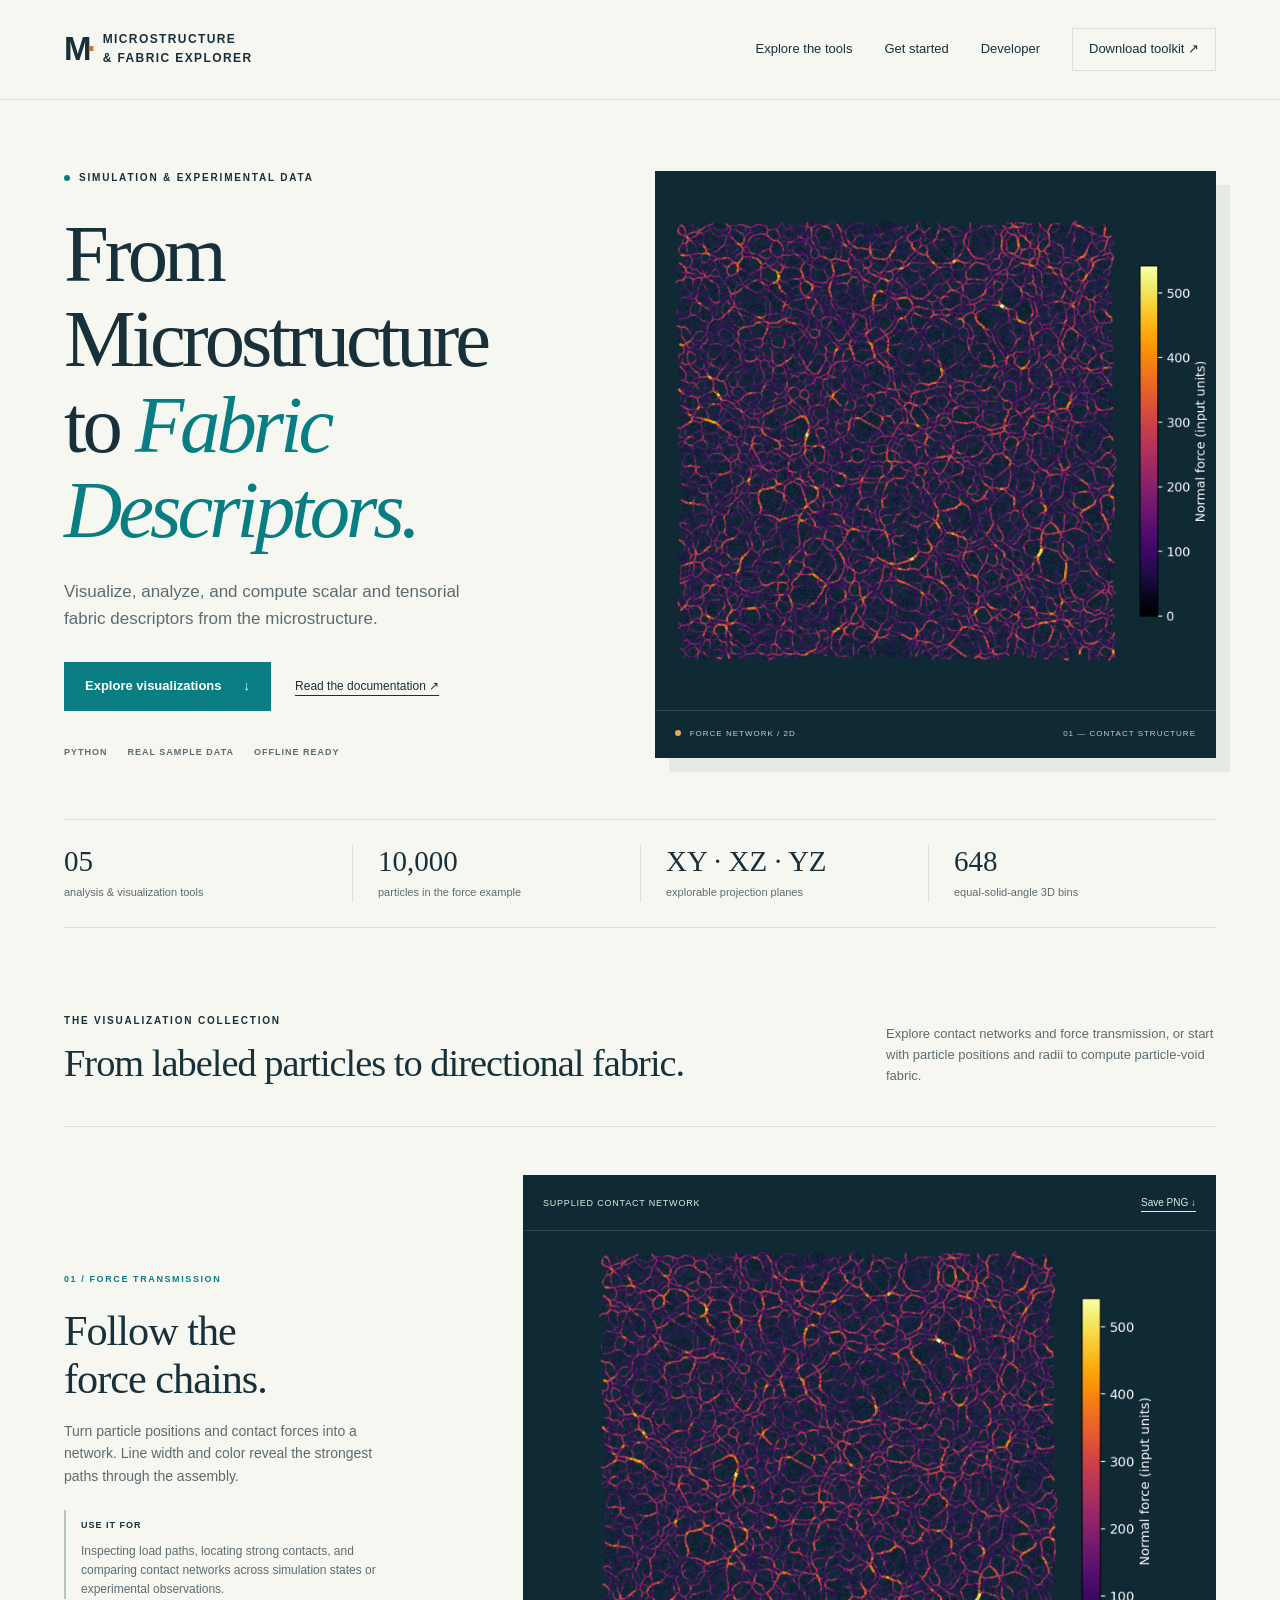
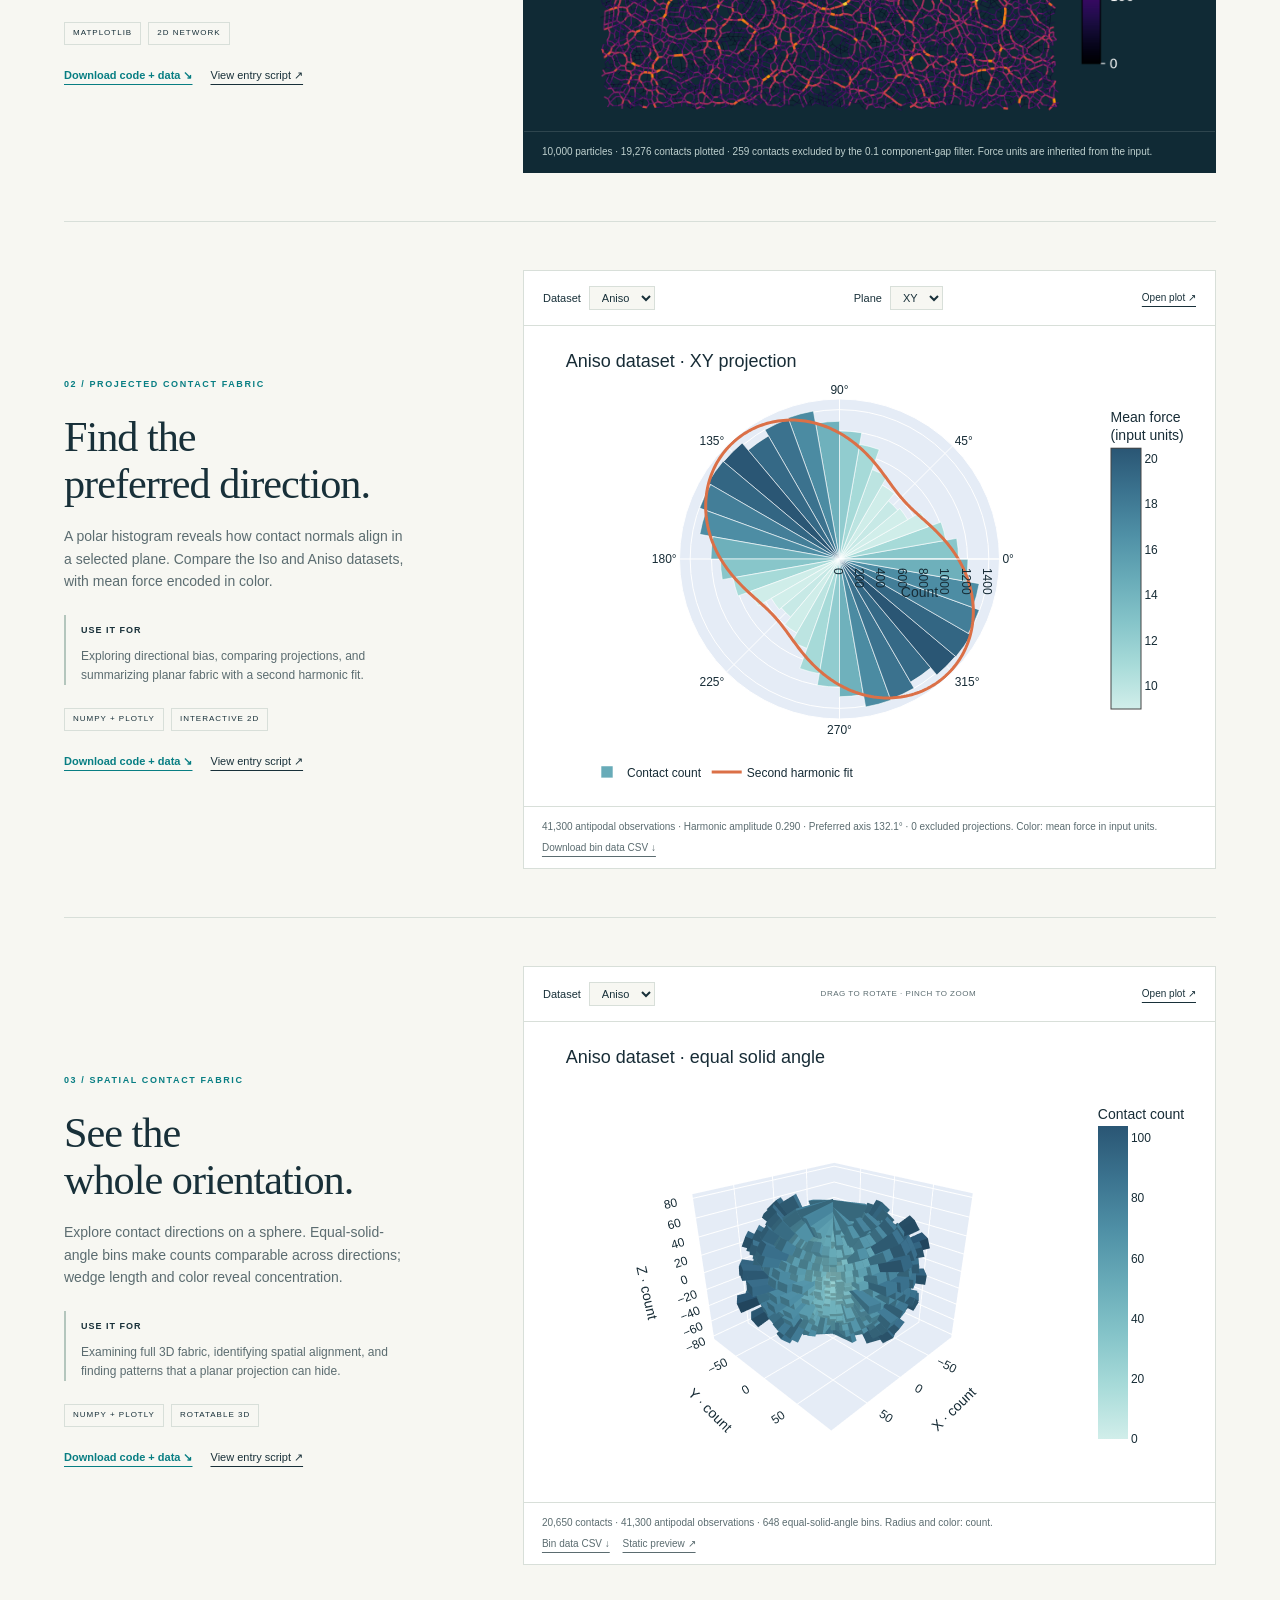
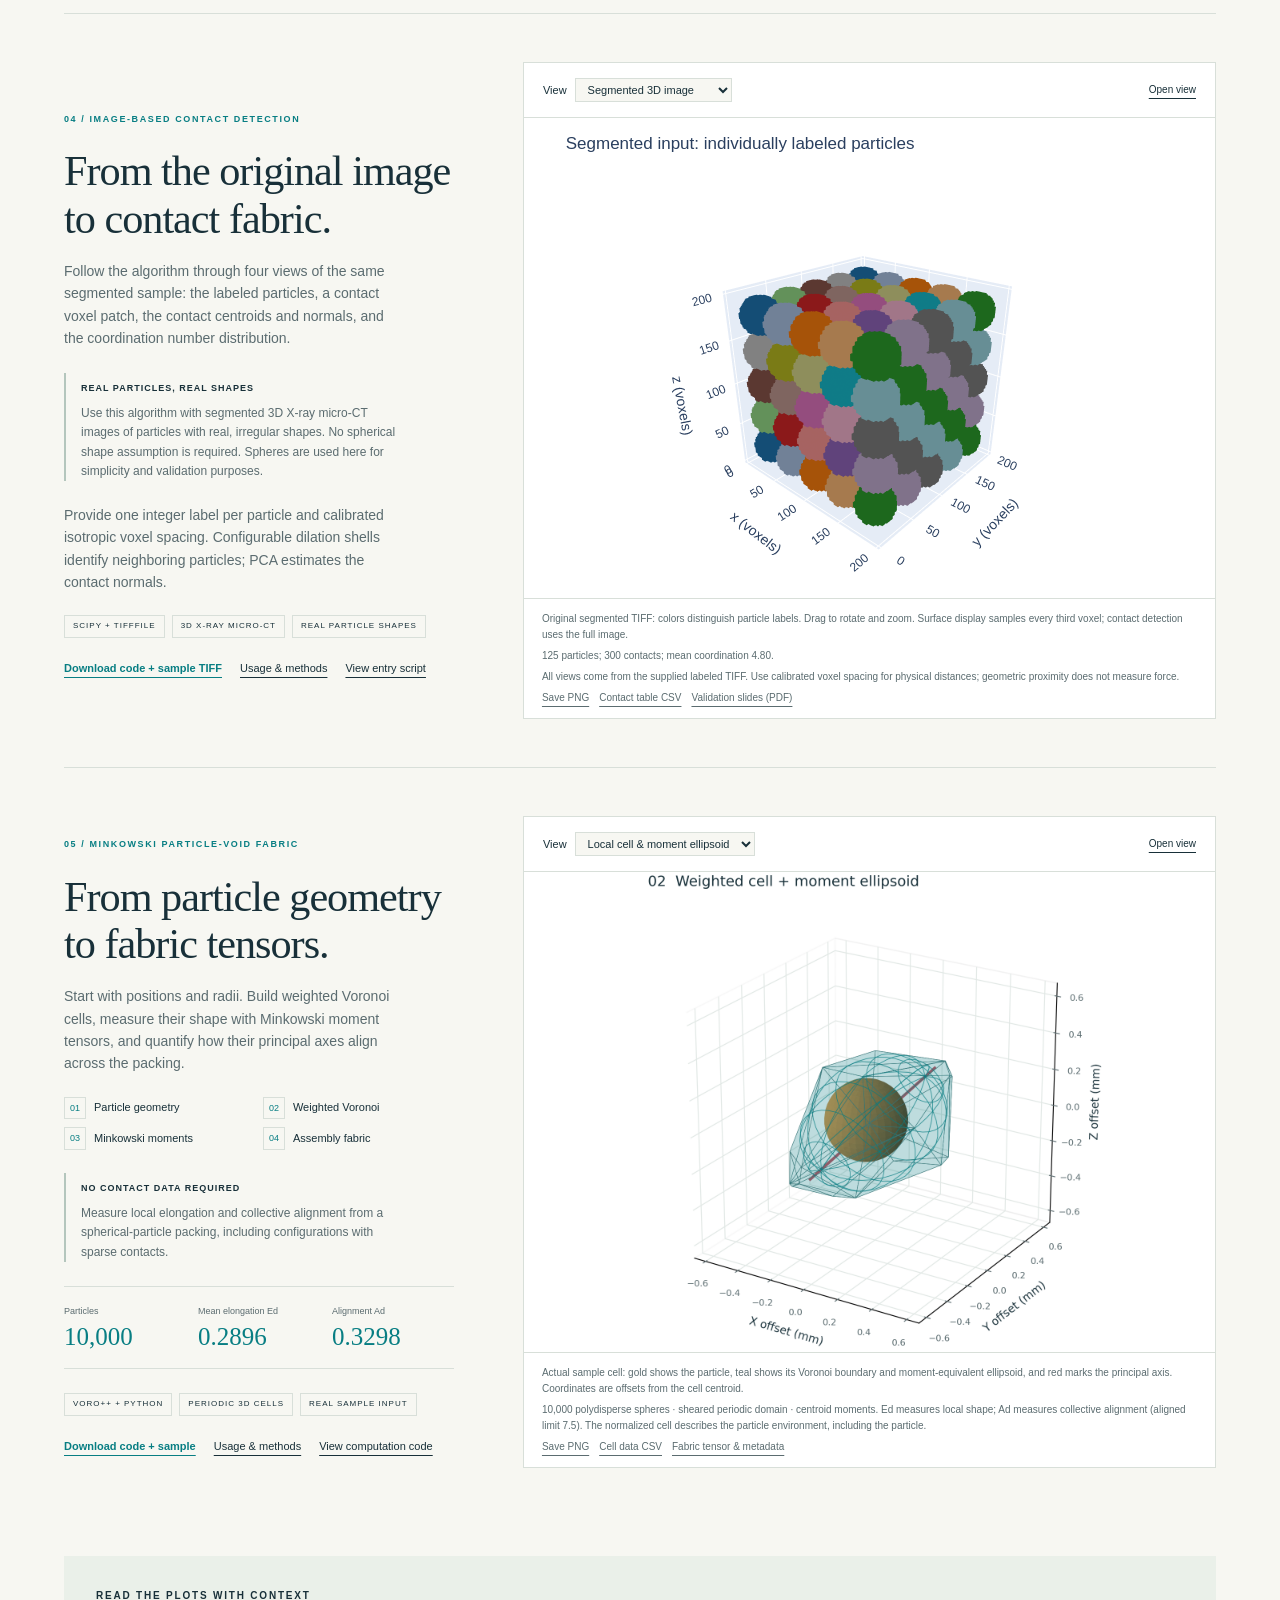
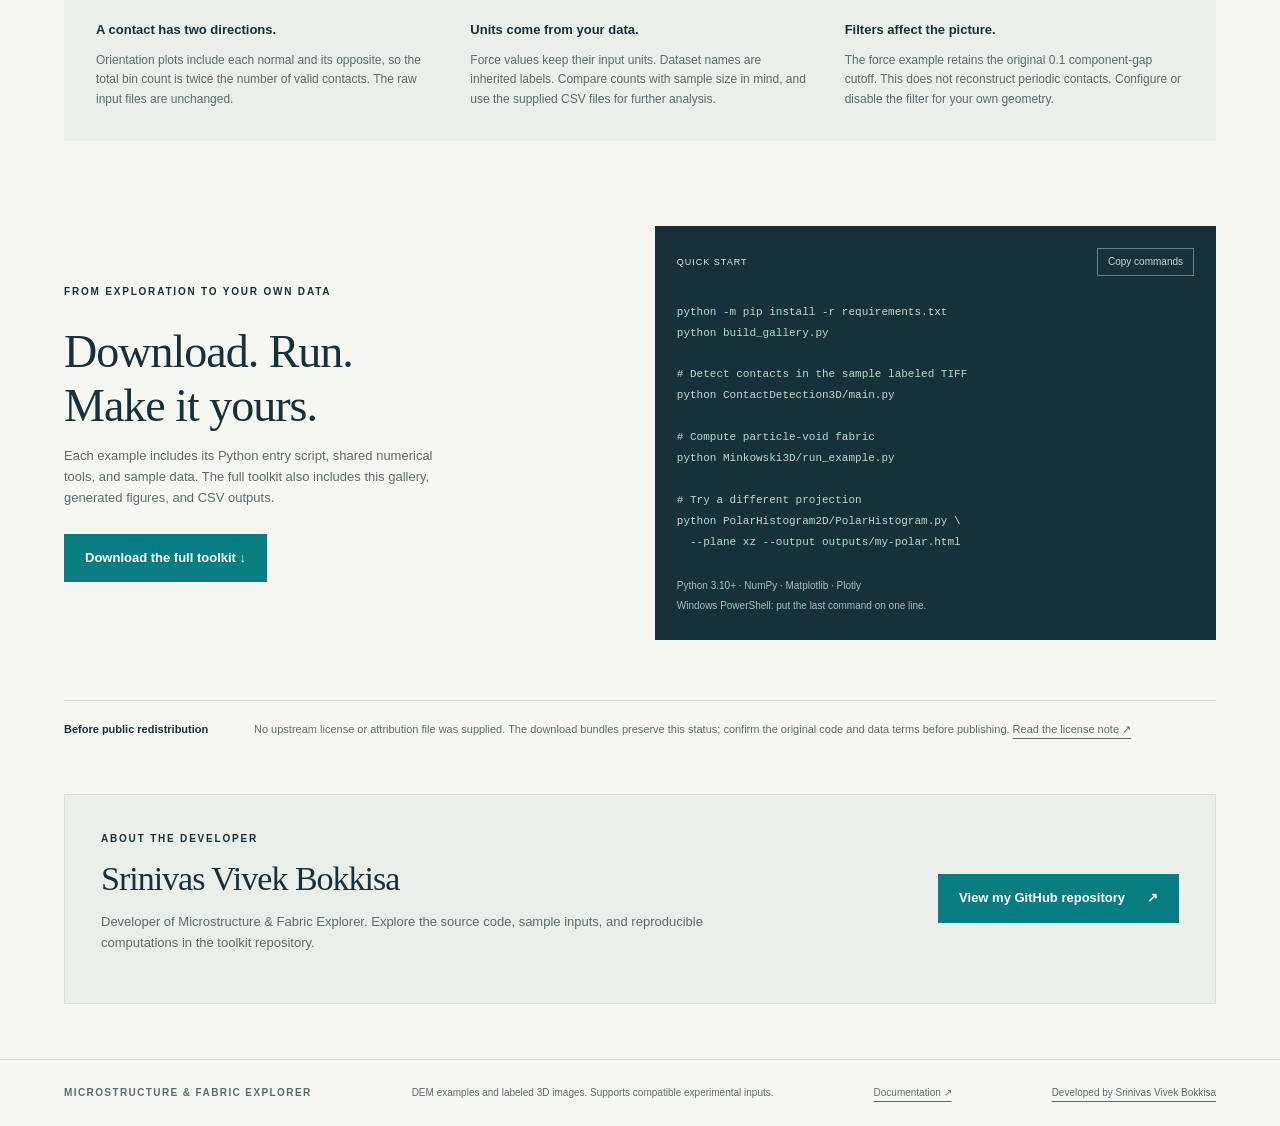
==== index.html @ 486c44ab "Added a new module for Minkowski3D" ====
<!doctype html>
<html lang="en">
<head>
  <meta name="author" content="Srinivas Vivek Bokkisa">
  <meta charset="utf-8">
  <meta name="viewport" content="width=device-width,initial-scale=1">
  <meta name="description" content="Explore microstructure, contact networks, and directional fabric from simulation or experimental data with reproducible Python tools and interactive visualizations.">
  <title>Microstructure &amp; Fabric Explorer</title>
  <link rel="stylesheet" href="styles.css">
  <script src="gallery-data.js" defer></script>
  <script src="gallery.js" defer></script>
</head>
<body>
<header class="site-header"><a class="brand" href="#"><span class="brand-mark" aria-hidden="true">M<span>·</span></span> <span>MICROSTRUCTURE<br>&amp; FABRIC EXPLORER</span></a><nav aria-label="Main navigation"><a href="#explore">Explore the tools</a><a href="#workflow">Get started</a><a href="#developer">Developer</a><a class="nav-download" href="downloads/microstructure-fabric-explorer.zip" download>Download toolkit <span aria-hidden="true">↗</span></a></nav></header>
<main>
<section class="hero">
  <div class="hero-copy"><p class="eyebrow"><span class="status-dot"></span> SIMULATION &amp; EXPERIMENTAL DATA</p><h1>From Microstructure<br>to <em>Fabric Descriptors.</em></h1><p class="intro">Visualize, analyze, and compute scalar and tensorial fabric descriptors from the microstructure.</p><div class="hero-actions"><a class="button" href="#explore">Explore visualizations <span aria-hidden="true">↓</span></a><a class="text-link" href="README.md">Read the documentation ↗</a></div><div class="hero-footnote"><span>PYTHON</span><span>REAL SAMPLE DATA</span><span>OFFLINE READY</span></div></div>
  <figure class="hero-figure"><img src="outputs/force-chain.png" alt="Force-chain network calculated from the supplied 10,000-particle dataset; bright lines indicate greater normal forces."><figcaption><span><i class="live-dot"></i> FORCE NETWORK / 2D</span><span>01 — CONTACT STRUCTURE</span></figcaption></figure>
</section>
<div class="facts" aria-label="Toolkit overview"><div><strong>05</strong><span>analysis &amp; visualization tools</span></div><div><strong>10,000</strong><span>particles in the force example</span></div><div><strong>XY · XZ · YZ</strong><span>explorable projection planes</span></div><div><strong>648</strong><span>equal-solid-angle 3D bins</span></div></div>
<section id="explore" class="explore">
  <div class="section-heading"><div><p class="eyebrow">THE VISUALIZATION COLLECTION</p><h2>From labeled particles to directional fabric.</h2></div><p>Explore contact networks and force transmission, or start with particle positions and radii to compute particle-void fabric.</p></div>
  <article class="tool force-tool" id="force">
    <div class="tool-copy"><span class="tool-number">01 / FORCE TRANSMISSION</span><h3>Follow the<br>force chains.</h3><p>Turn particle positions and contact forces into a network. Line width and color reveal the strongest paths through the assembly.</p><div class="use-case"><span>USE IT FOR</span><p>Inspecting load paths, locating strong contacts, and comparing contact networks across simulation states or experimental observations.</p></div><div class="tags"><span>MATPLOTLIB</span><span>2D NETWORK</span></div><div class="tool-links"><a href="downloads/force-chain.zip" download>Download code + data ↘</a><a href="ForceChain2D/ForceChain.py">View entry script ↗</a></div></div>
    <div class="visual-panel dark-panel"><div class="panel-toolbar"><span>SUPPLIED CONTACT NETWORK</span><a href="outputs/force-chain.png" download>Save PNG ↓</a></div><img loading="lazy" src="outputs/force-chain.png" alt="Force network with an input-unit force color scale."><div class="panel-caption" id="force-caption">Generated from the supplied particle positions and contact forces.</div></div>
  </article>
  <article class="tool" id="polar">
    <div class="tool-copy"><span class="tool-number">02 / PROJECTED CONTACT FABRIC</span><h3>Find the<br>preferred direction.</h3><p>A polar histogram reveals how contact normals align in a selected plane. Compare the Iso and Aniso datasets, with mean force encoded in color.</p><div class="use-case"><span>USE IT FOR</span><p>Exploring directional bias, comparing projections, and summarizing planar fabric with a second harmonic fit.</p></div><div class="tags"><span>NUMPY + PLOTLY</span><span>INTERACTIVE 2D</span></div><div class="tool-links"><a href="downloads/polar-histogram.zip" download>Download code + data ↘</a><a href="PolarHistogram2D/PolarHistogram.py">View entry script ↗</a></div></div>
    <div class="visual-panel"><div class="panel-toolbar controls"><label>Dataset <select id="polar-dataset"><option value="aniso">Aniso</option><option value="iso">Iso</option></select></label><label>Plane <select id="polar-plane"><option value="xy">XY</option><option value="xz">XZ</option><option value="yz">YZ</option></select></label><a id="polar-open" href="outputs/polar-aniso-xy.html" target="_blank" rel="noopener">Open plot ↗</a></div><iframe id="polar-frame" title="Interactive polar contact histogram" src="outputs/polar-aniso-xy.html" loading="lazy"></iframe><div class="panel-caption"><p id="polar-caption" aria-live="polite">Radius: antipodal contact count · Color: mean force</p><a id="polar-csv" href="outputs/polar-aniso-xy.csv" download>Download bin data CSV ↓</a></div></div>
  </article>
  <article class="tool" id="sphere">
    <div class="tool-copy"><span class="tool-number">03 / SPATIAL CONTACT FABRIC</span><h3>See the<br>whole orientation.</h3><p>Explore contact directions on a sphere. Equal-solid-angle bins make counts comparable across directions; wedge length and color reveal concentration.</p><div class="use-case"><span>USE IT FOR</span><p>Examining full 3D fabric, identifying spatial alignment, and finding patterns that a planar projection can hide.</p></div><div class="tags"><span>NUMPY + PLOTLY</span><span>ROTATABLE 3D</span></div><div class="tool-links"><a href="downloads/spherical-histogram.zip" download>Download code + data ↘</a><a href="SphericalHistogram3D/3DHistogram.py">View entry script ↗</a></div></div>
    <div class="visual-panel"><div class="panel-toolbar controls"><label>Dataset <select id="sphere-dataset"><option value="aniso">Aniso</option><option value="iso">Iso</option></select></label><span class="interaction-hint">DRAG TO ROTATE · PINCH TO ZOOM</span><a id="sphere-open" href="outputs/sphere-aniso.html" target="_blank" rel="noopener">Open plot ↗</a></div><iframe id="sphere-frame" title="Rotatable three-dimensional contact orientation histogram" src="outputs/sphere-aniso.html" loading="lazy"></iframe><div class="panel-caption"><p id="sphere-caption" aria-live="polite">36 azimuth × 18 latitude bands · Equal solid angle</p><div><a id="sphere-csv" href="outputs/sphere-aniso.csv" download>Bin data CSV ↓</a> <a id="sphere-png" href="outputs/sphere-aniso.png">Static preview ↗</a></div></div></div>
  </article>
  <article class="tool contact-tool" id="contacts">
    <div class="tool-copy"><span class="tool-number">04 / IMAGE-BASED CONTACT DETECTION</span><h3>From the original image<br>to contact fabric.</h3><p>Follow the algorithm through four views of the same segmented sample: the labeled particles, a contact voxel patch, the contact centroids and normals, and the coordination number distribution.</p><div class="use-case"><span>REAL PARTICLES, REAL SHAPES</span><p>Use this algorithm with segmented 3D X-ray micro-CT images of particles with real, irregular shapes. No spherical shape assumption is required. Spheres are used here for simplicity and validation purposes.</p></div><p>Provide one integer label per particle and calibrated isotropic voxel spacing. Configurable dilation shells identify neighboring particles; PCA estimates the contact normals.</p><div class="tags"><span>SCIPY + TIFFFILE</span><span>3D X-RAY MICRO-CT</span><span>REAL PARTICLE SHAPES</span></div><div class="tool-links"><a href="downloads/contact-detection.zip" download>Download code + sample TIFF</a><a href="ContactDetection3D/README.md">Usage &amp; methods</a><a href="ContactDetection3D/main.py">View entry script</a></div></div>
    <div class="visual-panel contact-panel">
      <div class="panel-toolbar controls"><label>View <select id="contact-view"><option value="volume">Segmented 3D image</option><option value="patch">Contact voxel patch</option><option value="normals">Centroids &amp; normals</option><option value="coordination">Coordination distribution</option></select></label><a id="contact-open" href="outputs/contact-detection/segmented-volume.html" target="_blank" rel="noopener">Open view</a></div>
      <iframe id="contact-frame" title="Rotatable 3D view of the original segmented TIFF showing individually colored spherical particles" src="outputs/contact-detection/segmented-volume.html" loading="lazy"></iframe>
      <img id="contact-image" class="contact-preview" src="outputs/contact-detection/contact-voxels.png" alt="Contact voxel patch highlighted in red between two particle surfaces." hidden>
      <div class="panel-caption"><p id="contact-caption" aria-live="polite">Original segmented TIFF: colors distinguish particle labels. Drag to rotate and zoom. Surface display samples every third voxel; contact detection uses the full image.</p><p id="contact-summary">125 particles; 300 contacts; mean coordination 4.80.</p><p>All views come from the supplied labeled TIFF. Use calibrated voxel spacing for physical distances; geometric proximity does not measure force.</p><a id="contact-save" href="outputs/contact-detection/segmented-volume.png" download>Save PNG</a><a href="outputs/contact-detection/contacts_summary.csv" download>Contact table CSV</a><a href="ContactDetection3D/out/Validation_contact_algorithm.pdf">Validation slides (PDF)</a></div>
    </div>
  </article>
  <article class="tool minkowski-tool" id="minkowski">
    <div class="tool-copy">
      <span class="tool-number">05 / MINKOWSKI PARTICLE-VOID FABRIC</span>
      <h3>From particle geometry<br> to fabric tensors.</h3>
      <p>Start with positions and radii. Build weighted Voronoi cells, measure their shape with Minkowski moment tensors, and quantify how their principal axes align across the packing.</p>
      <ol class="minkowski-steps" aria-label="Minkowski computation workflow"><li>Particle geometry</li><li>Weighted Voronoi</li><li>Minkowski moments</li><li>Assembly fabric</li></ol>
      <div class="use-case"><span>NO CONTACT DATA REQUIRED</span><p>Measure local elongation and collective alignment from a spherical-particle packing, including configurations with sparse contacts.</p></div>
      <dl class="minkowski-metrics"><div><dt>Particles</dt><dd id="minkowski-count">10,000</dd></div><div><dt>Mean elongation Ed</dt><dd id="minkowski-ed">0.2896</dd></div><div><dt>Alignment Ad</dt><dd id="minkowski-ad">0.3298</dd></div></dl>
      <div class="tags"><span>VORO++ + PYTHON</span><span>PERIODIC 3D CELLS</span><span>REAL SAMPLE INPUT</span></div>
      <div class="tool-links"><a href="downloads/minkowski3d.zip" download>Download code + sample</a><a href="Minkowski3D/README.md">Usage &amp; methods</a><a href="Minkowski3D/main.py">View computation code</a></div>
    </div>
    <div class="visual-panel minkowski-panel">
      <div class="panel-toolbar controls"><label>View <select id="minkowski-view"><option value="cell">Local cell &amp; moment ellipsoid</option><option value="packing">Particle packing</option><option value="fabric">Assembly statistics</option><option value="workflow">Complete workflow</option><option value="interactive">Interactive 3D explorer</option></select></label><a id="minkowski-open" href="outputs/minkowski/cell.png" target="_blank" rel="noopener">Open view</a></div>
      <img id="minkowski-image" class="minkowski-preview" src="outputs/minkowski/cell.png" alt="A computed weighted Voronoi cell enclosing its spherical particle, with a moment-equivalent ellipsoid and principal axis." loading="lazy">
      <iframe id="minkowski-frame" title="Interactive Minkowski packing, local cell, principal axes, and elongation statistics" src="outputs/minkowski/preview.html" loading="lazy" hidden></iframe>
      <div class="panel-caption"><p id="minkowski-caption" aria-live="polite">Actual sample cell: gold shows the particle, teal shows its Voronoi boundary and moment-equivalent ellipsoid, and red marks the principal axis. Coordinates are offsets from the cell centroid.</p><p>10,000 polydisperse spheres &middot; sheared periodic domain &middot; centroid moments. Ed measures local shape; Ad measures collective alignment (aligned limit 7.5). The normalized cell describes the particle environment, including the particle.</p><a id="minkowski-save" href="outputs/minkowski/cell.png" download>Save PNG</a><a href="outputs/minkowski/cells.csv" download>Cell data CSV</a><a href="outputs/minkowski/fabric.json">Fabric tensor &amp; metadata</a></div>
    </div>
  </article>
</section>
<section class="reading"><p class="eyebrow">READ THE PLOTS WITH CONTEXT</p><div class="reading-grid"><div><h4>A contact has two directions.</h4><p>Orientation plots include each normal and its opposite, so the total bin count is twice the number of valid contacts. The raw input files are unchanged.</p></div><div><h4>Units come from your data.</h4><p>Force values keep their input units. Dataset names are inherited labels. Compare counts with sample size in mind, and use the supplied CSV files for further analysis.</p></div><div><h4>Filters affect the picture.</h4><p>The force example retains the original 0.1 component-gap cutoff. This does not reconstruct periodic contacts. Configure or disable the filter for your own geometry.</p></div></div></section>
<section id="workflow" class="workflow"><div><p class="eyebrow">FROM EXPLORATION TO YOUR OWN DATA</p><h2>Download. Run.<br>Make it yours.</h2><p>Each example includes its Python entry script, shared numerical tools, and sample data. The full toolkit also includes this gallery, generated figures, and CSV outputs.</p><a class="button" href="downloads/microstructure-fabric-explorer.zip" download>Download the full toolkit ↓</a></div><div class="terminal"><div class="terminal-top"><span>QUICK START</span><button id="copy-command" type="button">Copy commands</button></div><pre><code id="quickstart">python -m pip install -r requirements.txt
python build_gallery.py

# Detect contacts in the sample labeled TIFF
python ContactDetection3D/main.py

# Compute particle-void fabric
python Minkowski3D/run_example.py

# Try a different projection
python PolarHistogram2D/PolarHistogram.py \
  --plane xz --output outputs/my-polar.html</code></pre><p>Python 3.10+ · NumPy · Matplotlib · Plotly</p><p>Windows PowerShell: put the last command on one line.</p><span id="copy-status" role="status"></span></div></section>
<aside class="license-note"><strong>Before public redistribution</strong><p>No upstream license or attribution file was supplied. The download bundles preserve this status; confirm the original code and data terms before publishing. <a href="LICENSE-NOTE.md">Read the license note ↗</a></p></aside>
<section id="developer" class="developer">
  <div><p class="eyebrow">ABOUT THE DEVELOPER</p><h2>Srinivas Vivek Bokkisa</h2><p>Developer of Microstructure &amp; Fabric Explorer. Explore the source code, sample inputs, and reproducible computations in the toolkit repository.</p></div>
  <a class="button" href="https://github.com/srinivas12viv/microstructure-fabric-explorer" target="_blank" rel="noopener">View my GitHub repository <span aria-hidden="true">&#8599;</span></a>
</section>
</main>
<footer><a class="brand" href="#">MICROSTRUCTURE &amp; FABRIC EXPLORER</a><span>DEM examples and labeled 3D images. Supports compatible experimental inputs.</span><a href="README.md">Documentation ↗</a><a href="#developer">Developed by Srinivas Vivek Bokkisa</a></footer>
<noscript><p class="noscript">JavaScript is required for plot controls. <a href="outputs/polar-aniso-xy.html">Open the polar plot</a> or <a href="outputs/sphere-aniso.html">open the 3D plot</a> directly.</p></noscript>
</body>
</html>
---- styles.css ----
:root{--paper:#f7f7f2;--ink:#183039;--muted:#5b6c70;--line:#d8dfd9;--teal:#087e83;--orange:#d56e42}*{box-sizing:border-box}html{scroll-behavior:smooth;scroll-padding-top:28px}body{margin:0;background:var(--paper);color:var(--ink);font:16px/1.6 'Segoe UI',Arial,sans-serif}a{color:inherit;text-underline-offset:5px}a:hover{color:var(--teal)}a:focus-visible,button:focus-visible,select:focus-visible{outline:3px solid var(--orange);outline-offset:4px}button,select{font:inherit}header,main,footer{max-width:1440px;margin:auto}.site-header{height:100px;padding:0 5%;display:flex;align-items:center;justify-content:space-between;border-bottom:1px solid var(--line)}.brand{font-size:12px;font-weight:750;letter-spacing:1.4px;text-decoration:none;display:flex;align-items:center;gap:12px}.brand-mark{font-size:33px;letter-spacing:-5px}.brand-mark span{color:var(--orange)}nav{display:flex;align-items:center;gap:32px;font-size:13px}nav a{text-decoration:none}.nav-download{border:1px solid var(--line);padding:10px 16px}.hero{padding:70px 5% 60px;display:grid;grid-template-columns:1fr 1.05fr;gap:5%;align-items:center}.eyebrow{font-size:10px;font-weight:700;letter-spacing:1.8px;display:flex;align-items:center;gap:9px;margin:0 0 25px}.status-dot,.live-dot{height:6px;width:6px;border-radius:50%;background:var(--teal);display:inline-block}.hero h1{font-family:Georgia,'Times New Roman',serif;font-size:clamp(55px,6.3vw,90px);font-weight:400;line-height:1.06;letter-spacing:-4px;margin:0 0 25px}em{font-weight:400;color:var(--teal)}.intro{font-size:17px;color:var(--muted);max-width:420px}.hero-actions{display:flex;align-items:center;gap:24px;flex-wrap:wrap;margin:30px 0 34px}.button{display:inline-flex;gap:22px;align-items:center;background:var(--teal);color:white;padding:14px 21px;text-decoration:none;font-size:13px;font-weight:600}.button:hover{background:#075d61;color:white}.text-link{font-size:12px}.hero-footnote{display:flex;gap:20px;font-size:9px;font-weight:700;letter-spacing:1px;color:var(--muted)}.hero-figure{margin:0;background:#102a35;box-shadow:14px 14px 0 #e5eae3;overflow:hidden}.hero-figure img{display:block;width:100%;aspect-ratio:1.04;object-fit:contain}.hero-figure figcaption{display:flex;justify-content:space-between;gap:14px;border-top:1px solid #ffffff20;padding:17px 20px;color:#bfd1cf;font-size:8px;letter-spacing:1px}.live-dot{background:#e3ac5c;margin-right:5px}.facts{margin:0 5%;border-top:1px solid var(--line);border-bottom:1px solid var(--line);display:grid;grid-template-columns:repeat(4,1fr);padding:25px 0}.facts>div{display:flex;flex-direction:column;padding-left:25px;border-left:1px solid var(--line)}.facts>div:first-child{padding-left:0;border-left:0}.facts strong{font:29px Georgia,serif}.facts span{font-size:11px;color:var(--muted);margin-top:6px}.explore{padding:85px 5% 0}.section-heading{display:flex;justify-content:space-between;gap:40px;align-items:end;margin-bottom:40px}.section-heading .eyebrow{margin-bottom:12px}h2{font:400 clamp(30px,3vw,44px)/1.18 Georgia,serif;letter-spacing:-1px;margin:0}.section-heading>p{max-width:330px;color:var(--muted);font-size:13px;margin:0}.tool{display:grid;grid-template-columns:0.72fr 1.28fr;gap:6%;padding:48px 0;border-top:1px solid var(--line);align-items:center}.tool-number{font-size:9px;font-weight:700;letter-spacing:1.6px;color:var(--teal)}h3{font:400 clamp(31px,3.3vw,47px)/1.12 Georgia,serif;letter-spacing:-1px;margin:18px 0}.tool-copy>p{font-size:14px;max-width:340px;color:var(--muted)}.use-case{border-left:2px solid #b4c6bd;padding-left:15px;margin:23px 0}.use-case span{font-size:9px;font-weight:700;letter-spacing:1px}.use-case p{font-size:12px;color:var(--muted);margin:6px 0;max-width:315px}.tags{display:flex;flex-wrap:wrap;gap:7px;margin:22px 0}.tags span{font-size:8px;letter-spacing:1px;border:1px solid var(--line);padding:4px 8px}.tool-links{display:flex;gap:18px;flex-wrap:wrap;font-size:11px}.tool-links a:first-child{color:var(--teal);font-weight:700}.visual-panel{background:white;border:1px solid var(--line);min-width:0}.panel-toolbar{display:flex;align-items:center;justify-content:space-between;gap:15px;padding:13px 19px;border-bottom:1px solid var(--line);font-size:9px;letter-spacing:0.8px;min-height:55px}.panel-toolbar a{font-size:10px;letter-spacing:0}.controls label{font-size:11px;letter-spacing:0;display:flex;gap:8px;align-items:center}.controls select{border:1px solid var(--line);background:var(--paper);padding:4px 8px;color:var(--ink);font-size:11px}.interaction-hint{font-size:8px;letter-spacing:0.5px;color:var(--muted)}iframe{display:block;border:0;width:100%;height:480px}.panel-caption{border-top:1px solid var(--line);padding:12px 18px;font-size:10px;color:var(--muted)}.panel-caption p{margin:0 0 5px}.panel-caption a{margin-right:10px}.dark-panel{background:#102a35;color:#dce9e5;border-color:#102a35}.dark-panel .panel-toolbar,.dark-panel .panel-caption{border-color:#ffffff20}.dark-panel .panel-caption{color:#bfd1cf}.dark-panel img{width:100%;display:block;max-height:500px;object-fit:contain}.reading{margin:40px 5% 0;padding:32px;background:#eaf0e9}.reading .eyebrow{margin-bottom:16px}.reading-grid{display:grid;grid-template-columns:repeat(3,1fr);gap:35px}h4{font-size:13px;font-weight:650;margin:0 0 10px}.reading p:not(.eyebrow){font-size:12px;color:var(--muted);margin:0}.workflow{display:grid;grid-template-columns:1fr 1.1fr;gap:7%;padding:85px 5% 60px;align-items:center}.workflow h2{font-size:46px}.workflow>div>p:not(.eyebrow){font-size:13px;color:var(--muted);max-width:390px}.workflow .button{margin-top:12px}.terminal{background:#17313a;color:#dce7e3;padding:22px;min-width:0}.terminal-top{display:flex;justify-content:space-between;align-items:center;font-size:9px;letter-spacing:1px}.terminal button{border:1px solid #6a807f;color:#c7dad4;background:transparent;font-size:10px;padding:5px 10px;cursor:pointer}.terminal pre{font-size:11px;line-height:1.9;overflow-x:auto;margin:26px 0;color:#aee0c6}.terminal p{font-size:10px!important;color:#a9beb9!important;margin:4px 0}.terminal #copy-status{font-size:11px}.license-note{margin:0 5% 55px;border-top:1px solid var(--line);padding-top:20px;font-size:11px;color:var(--muted);display:flex;gap:30px}.license-note strong{min-width:160px;color:var(--ink)}.license-note p{margin:0}footer{border-top:1px solid var(--line);padding:25px 5%;display:flex;gap:25px;align-items:center;justify-content:space-between;font-size:10px;color:var(--muted)}footer .brand{font-size:10px}.noscript{padding:20px} @media(min-width:1440px){.hero h1{font-size:90px}}@media(max-width:900px){nav{gap:16px}.hero{gap:28px}.hero h1{letter-spacing:-2px}.hero-actions{gap:15px}.hero-footnote{gap:10px;font-size:8px}.tool{gap:25px;grid-template-columns:0.8fr 1.2fr}iframe{height:420px}.interaction-hint{display:none}.panel-toolbar{padding:12px;gap:8px}.workflow{gap:30px}.terminal pre{font-size:10px}}@media(max-width:650px){.site-header{height:78px}.brand{font-size:10px;letter-spacing:1px}nav>a:not(.nav-download){display:none}.nav-download{font-size:10px;padding:8px}.hero{grid-template-columns:1fr;padding-top:40px;gap:35px}.hero h1{font-size:64px}.hero-figure{max-width:100%;box-shadow:8px 8px 0 #e5eae3}.hero-figure img{max-height:430px}.hero-footnote{font-size:8px;gap:18px}.facts{grid-template-columns:1fr 1fr;gap:25px 12px}.facts>div:nth-child(3){border:0;padding:0}.facts strong{font-size:24px}.facts span{font-size:10px}.explore{padding-top:55px}.section-heading{display:block}.section-heading>p{margin-top:18px}.tool{grid-template-columns:1fr;gap:25px;padding:32px 0}.tool-copy>p,.use-case p{max-width:none}.tool h3 br{display:none}.tool h3{font-size:36px}.tool-links{font-size:12px}iframe{height:425px}.reading{padding:25px}.reading-grid{grid-template-columns:1fr;gap:22px}.workflow{grid-template-columns:1fr;padding-top:55px}.workflow h2{font-size:40px}.terminal pre{font-size:10px}.license-note{display:block}.license-note p{margin-top:10px}footer{flex-wrap:wrap;justify-content:start;gap:15px}footer>span{width:100%;order:3}}@media(prefers-reduced-motion:reduce){html{scroll-behavior:auto}}
:where(.hero,.tool,.workflow,.reading-grid)>*{min-width:0}img{max-width:100%}@media(max-width:650px){.hero,.tool,.workflow{grid-template-columns:minmax(0,1fr)}.hero h1{font-size:clamp(43px,12vw,64px)}.hero-footnote{flex-wrap:wrap}.site-header{gap:12px}.nav-download{white-space:nowrap}.panel-toolbar{flex-wrap:wrap}.reading-grid{grid-template-columns:minmax(0,1fr)}}

.contact-preview{display:block;width:100%;height:480px;object-fit:contain;background:#fff;padding:12px}.contact-tool .tool-links{row-gap:12px}@media(max-width:650px){.contact-preview{height:360px}}

/* One output panel, matching the other toolkit examples. */
.contact-panel [hidden]{display:none}
.contact-panel .contact-preview{height:480px}
.contact-panel select{max-width:100%}
@media(max-width:900px){.contact-panel .contact-preview{height:420px}}
@media(max-width:650px){.contact-panel .contact-preview{height:425px}}
.minkowski-panel [hidden]{display:none}
.minkowski-preview{display:block;width:100%;height:480px;object-fit:contain;background:white}
.minkowski-panel iframe{height:980px}
.minkowski-panel select{max-width:100%}
.minkowski-steps{list-style:none;padding:0;margin:22px 0;display:grid;grid-template-columns:1fr 1fr;gap:8px;counter-reset:stage}
.minkowski-steps li{counter-increment:stage;font-size:11px;display:flex;gap:8px;align-items:center}
.minkowski-steps li::before{content:counter(stage,decimal-leading-zero);font-size:9px;color:var(--teal);border:1px solid var(--line);padding:3px 5px}
.minkowski-metrics{display:grid;grid-template-columns:repeat(3,1fr);gap:12px;margin:24px 0;padding:17px 0;border-top:1px solid var(--line);border-bottom:1px solid var(--line)}
.minkowski-metrics dt{font-size:9px;color:var(--muted)}
.minkowski-metrics dd{margin:5px 0 0;font:25px Georgia,serif;color:var(--teal)}
.developer{margin:0 5% 55px;padding:36px;border:1px solid var(--line);background:#eaf0e9;display:flex;justify-content:space-between;align-items:center;gap:32px}
.developer .eyebrow{margin-bottom:12px}.developer h2{font-size:34px}.developer p:not(.eyebrow){font-size:13px;color:var(--muted);max-width:620px}.developer .button{flex-shrink:0}
@media(max-width:900px){.developer{flex-wrap:wrap}.minkowski-preview{height:420px}}
@media(max-width:650px){.developer{padding:25px}.developer h2{font-size:29px}.minkowski-preview{height:380px}.minkowski-metrics dd{font-size:23px}.minkowski-panel .controls label{flex-wrap:wrap}}
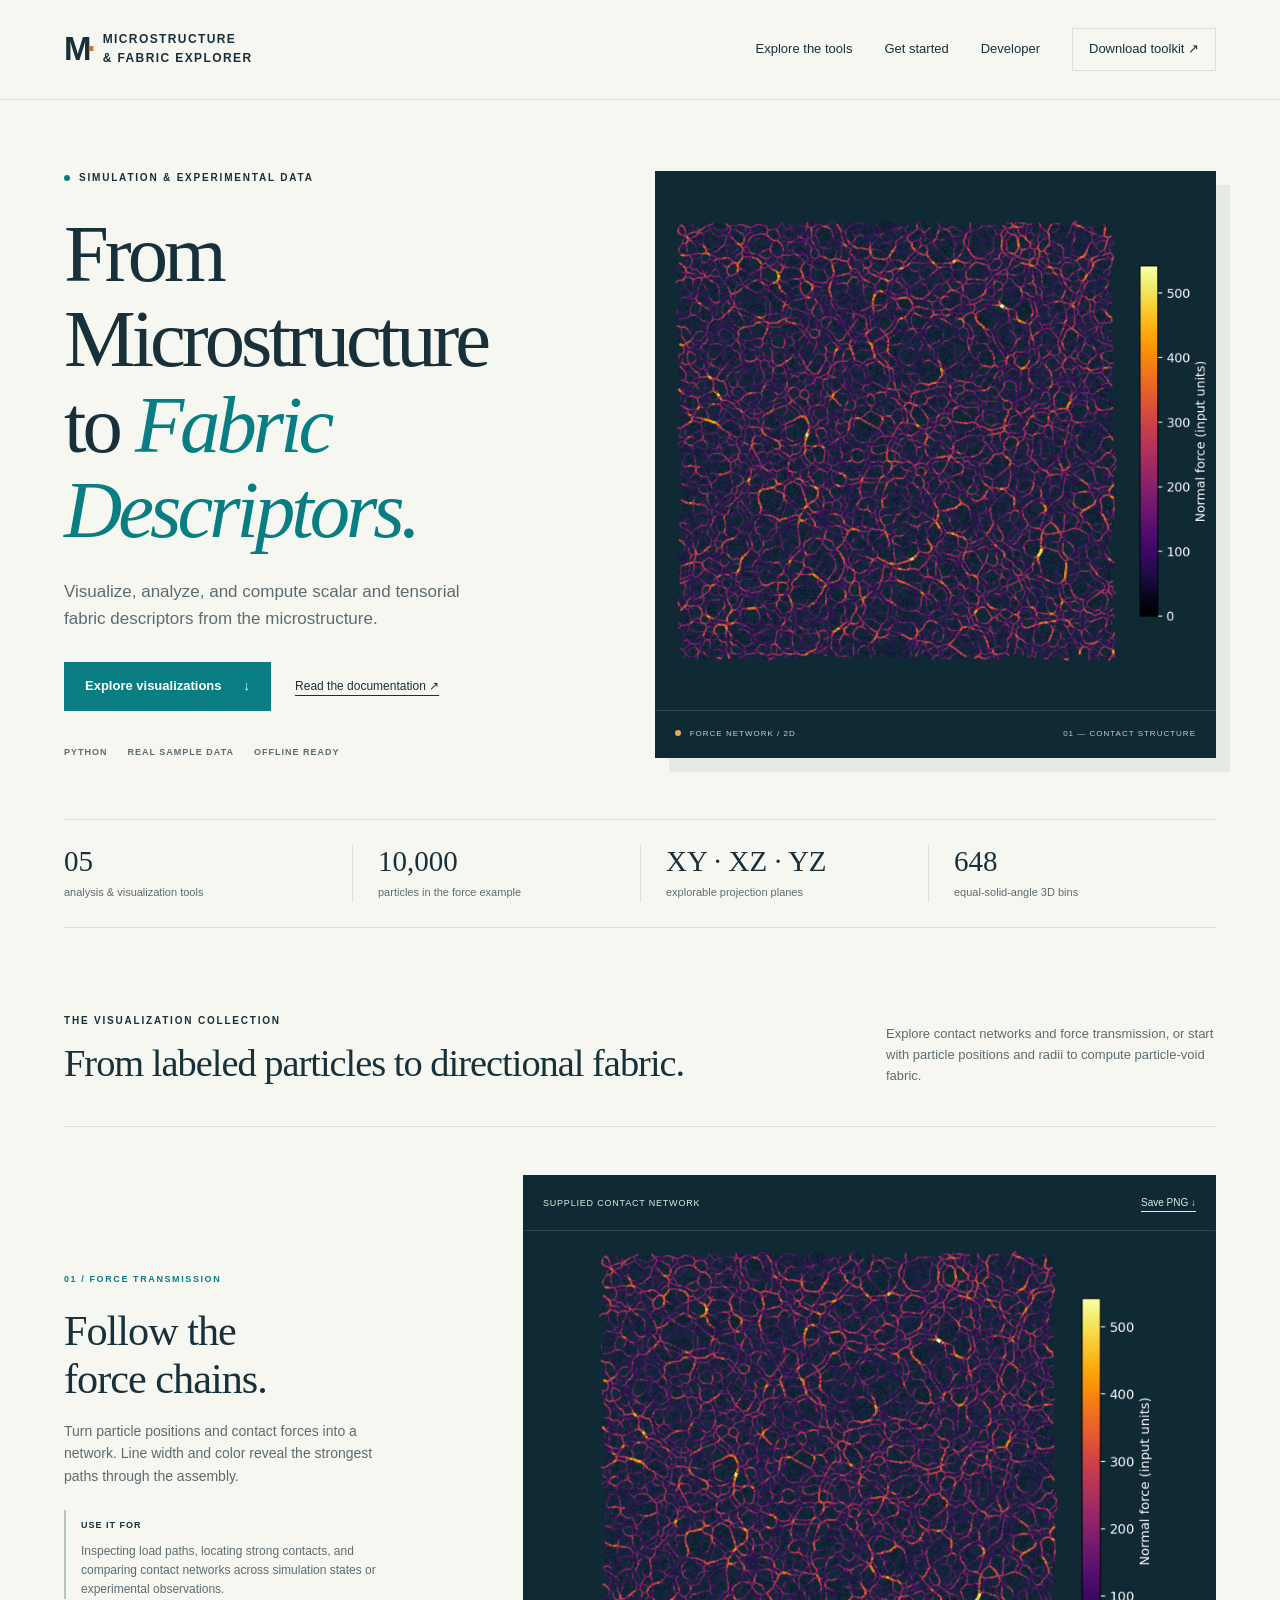
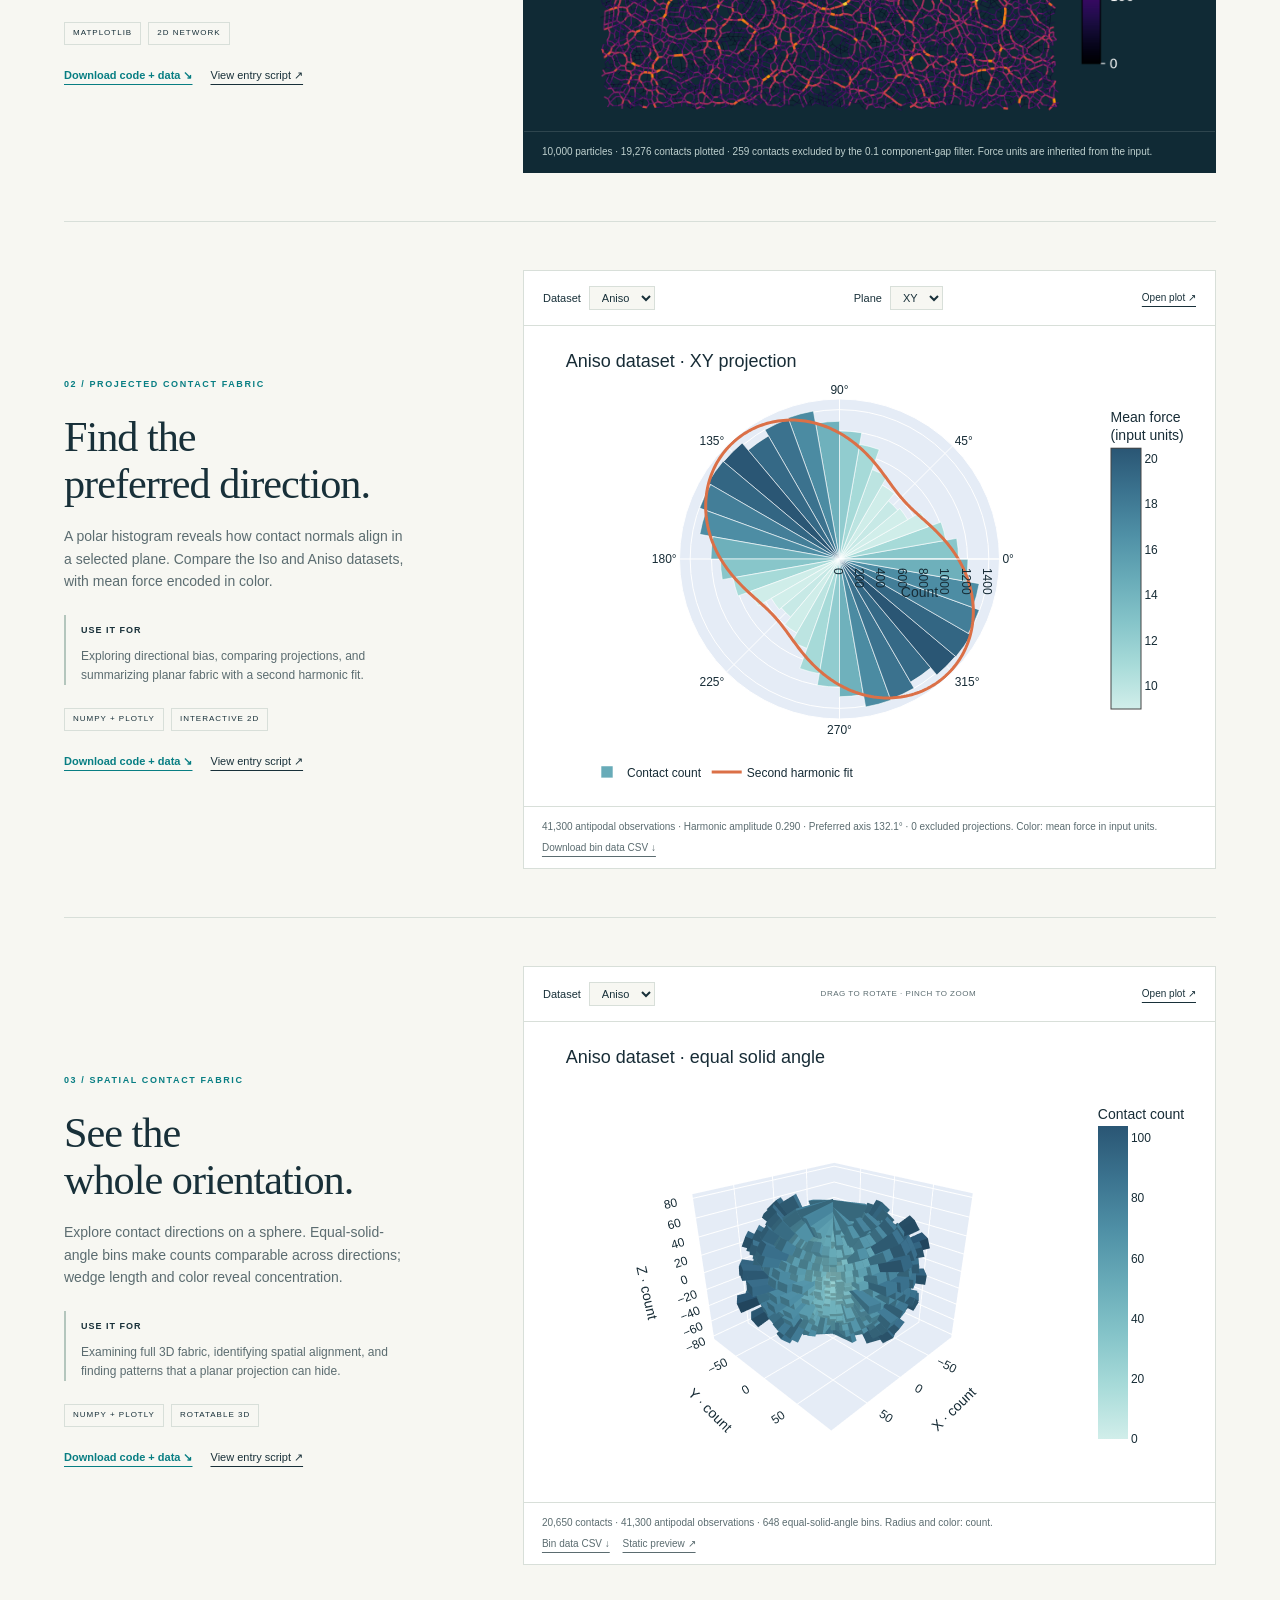
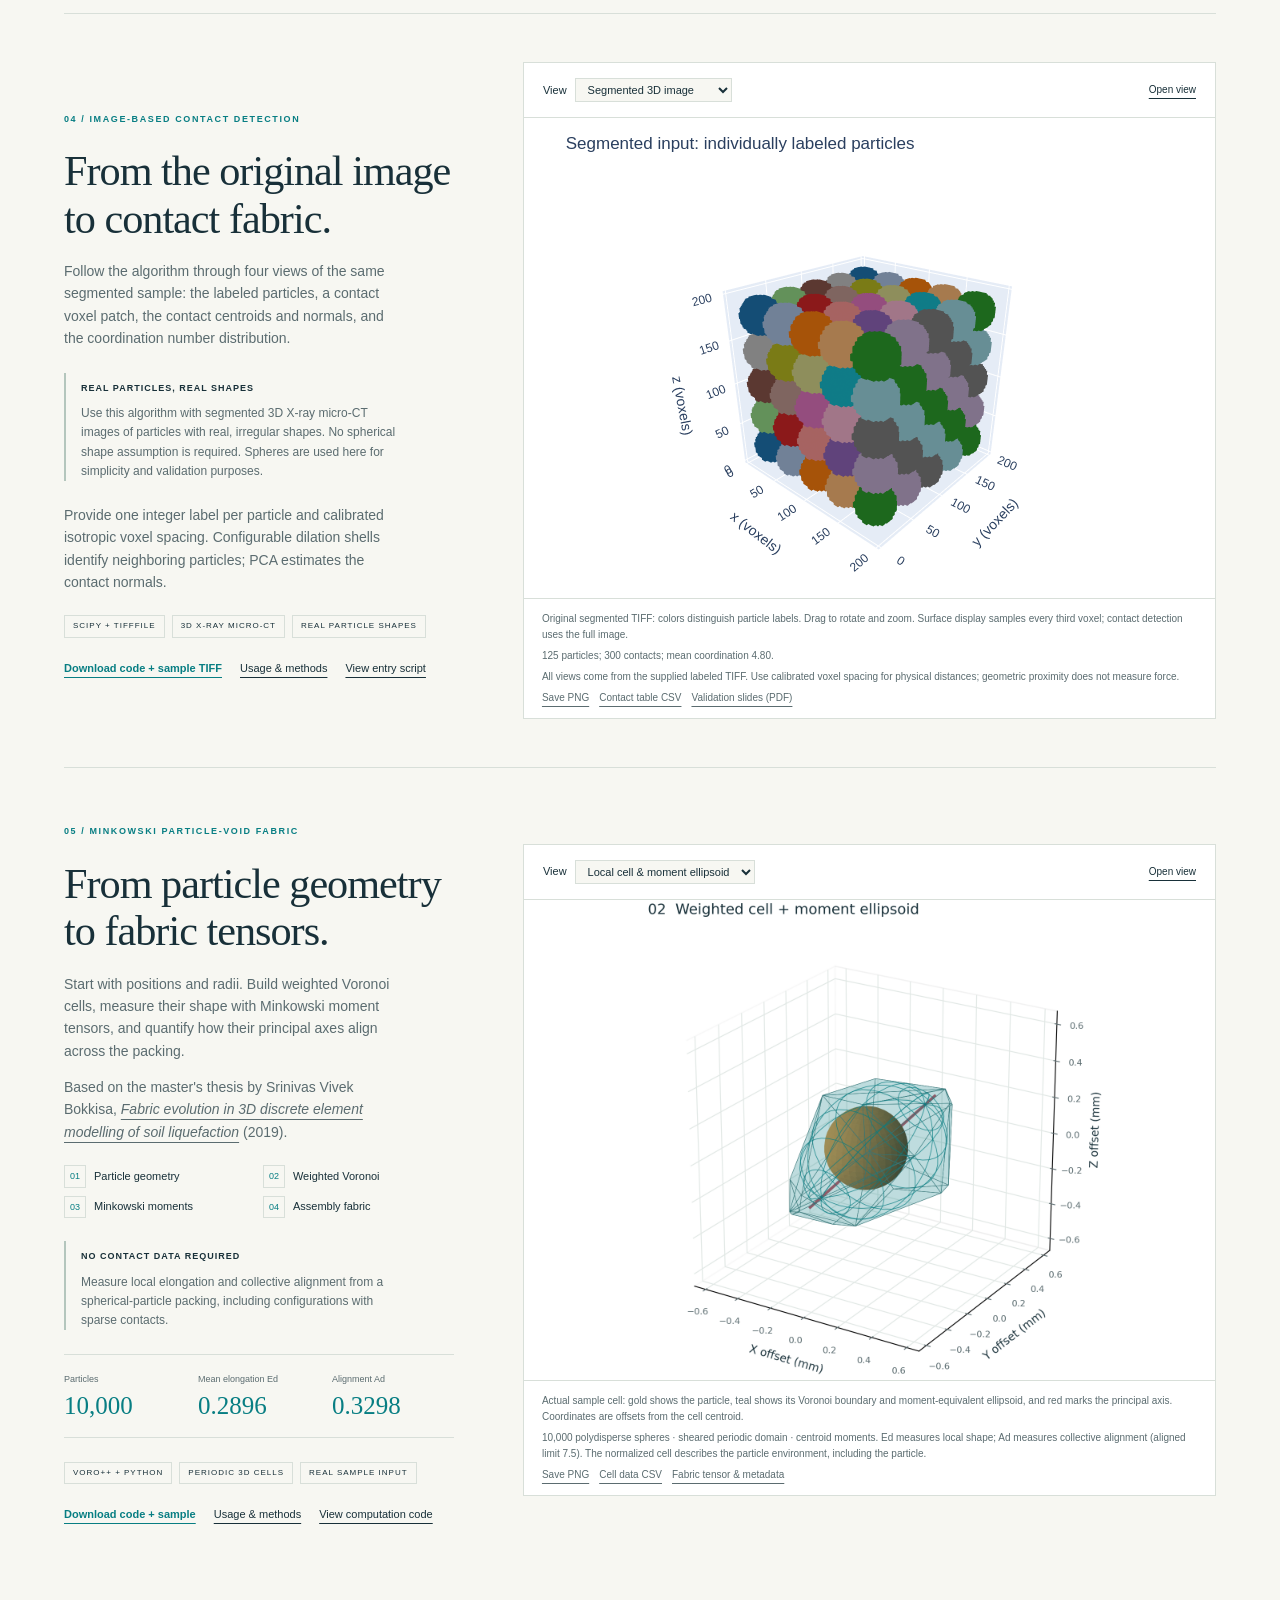
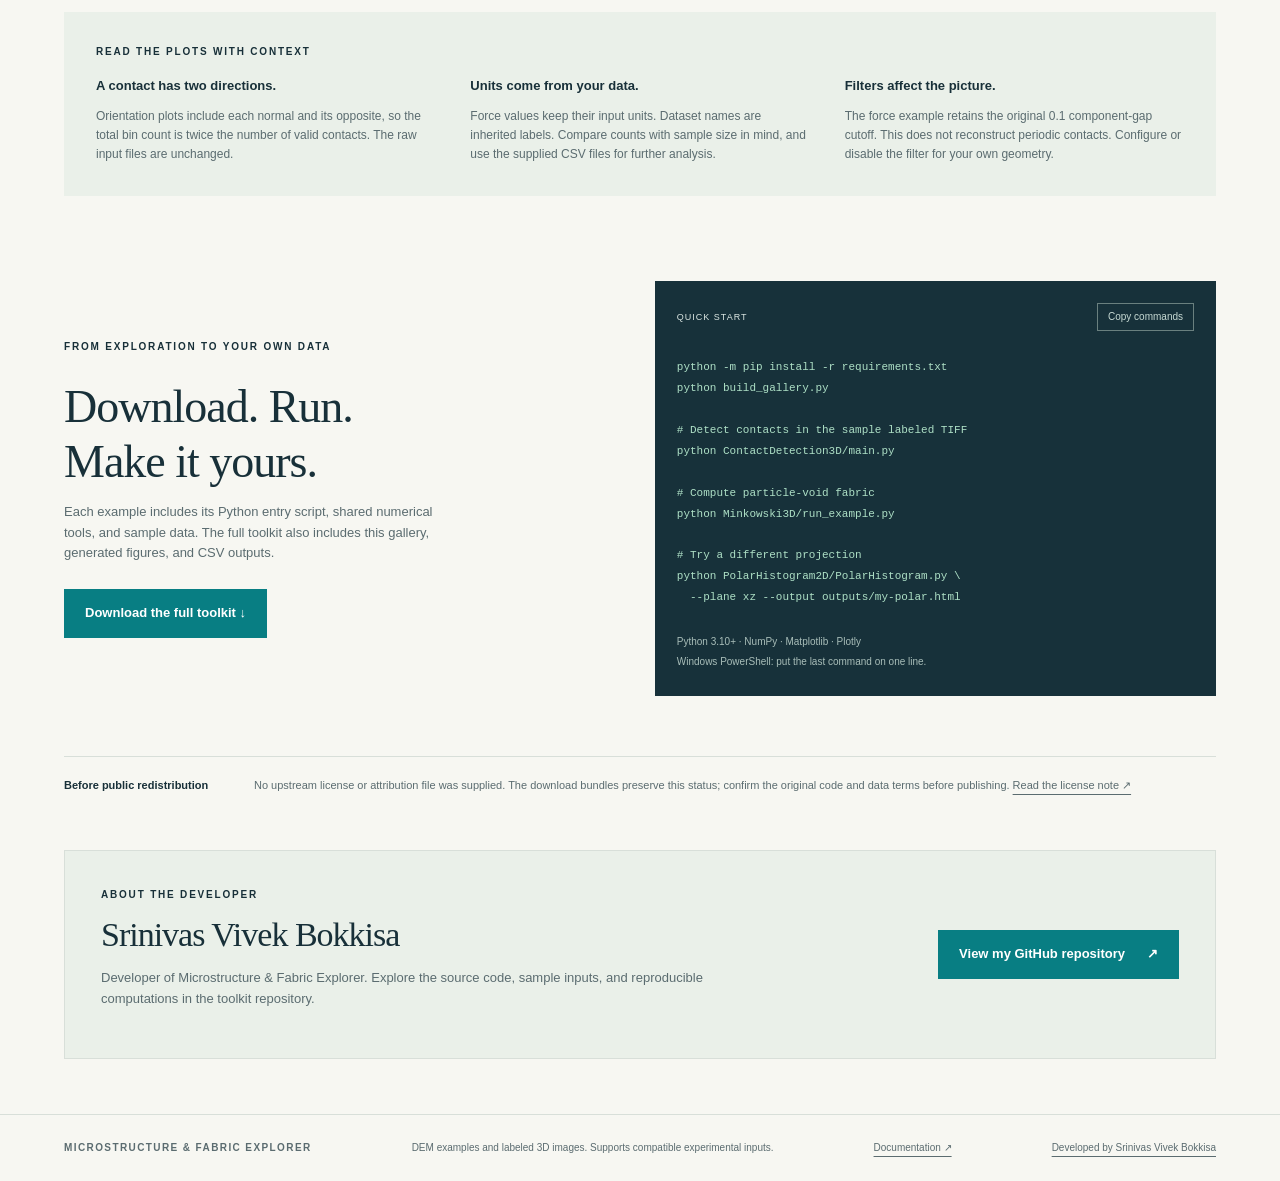
==== commit 0dbfc799: "More changes" ====
--- a/index.html
+++ b/index.html
@@ -46,6 +46,7 @@
       <span class="tool-number">05 / MINKOWSKI PARTICLE-VOID FABRIC</span>
       <h3>From particle geometry<br> to fabric tensors.</h3>
       <p>Start with positions and radii. Build weighted Voronoi cells, measure their shape with Minkowski moment tensors, and quantify how their principal axes align across the packing.</p>
+      <p>Based on the master's thesis by Srinivas Vivek Bokkisa, <a href="https://doi.org/10.14711/thesis-991012752454703412" target="_blank" rel="noopener"><cite>Fabric evolution in 3D discrete element modelling of soil liquefaction</cite></a> (2019).</p>
       <ol class="minkowski-steps" aria-label="Minkowski computation workflow"><li>Particle geometry</li><li>Weighted Voronoi</li><li>Minkowski moments</li><li>Assembly fabric</li></ol>
       <div class="use-case"><span>NO CONTACT DATA REQUIRED</span><p>Measure local elongation and collective alignment from a spherical-particle packing, including configurations with sparse contacts.</p></div>
       <dl class="minkowski-metrics"><div><dt>Particles</dt><dd id="minkowski-count">10,000</dd></div><div><dt>Mean elongation Ed</dt><dd id="minkowski-ed">0.2896</dd></div><div><dt>Alignment Ad</dt><dd id="minkowski-ad">0.3298</dd></div></dl>
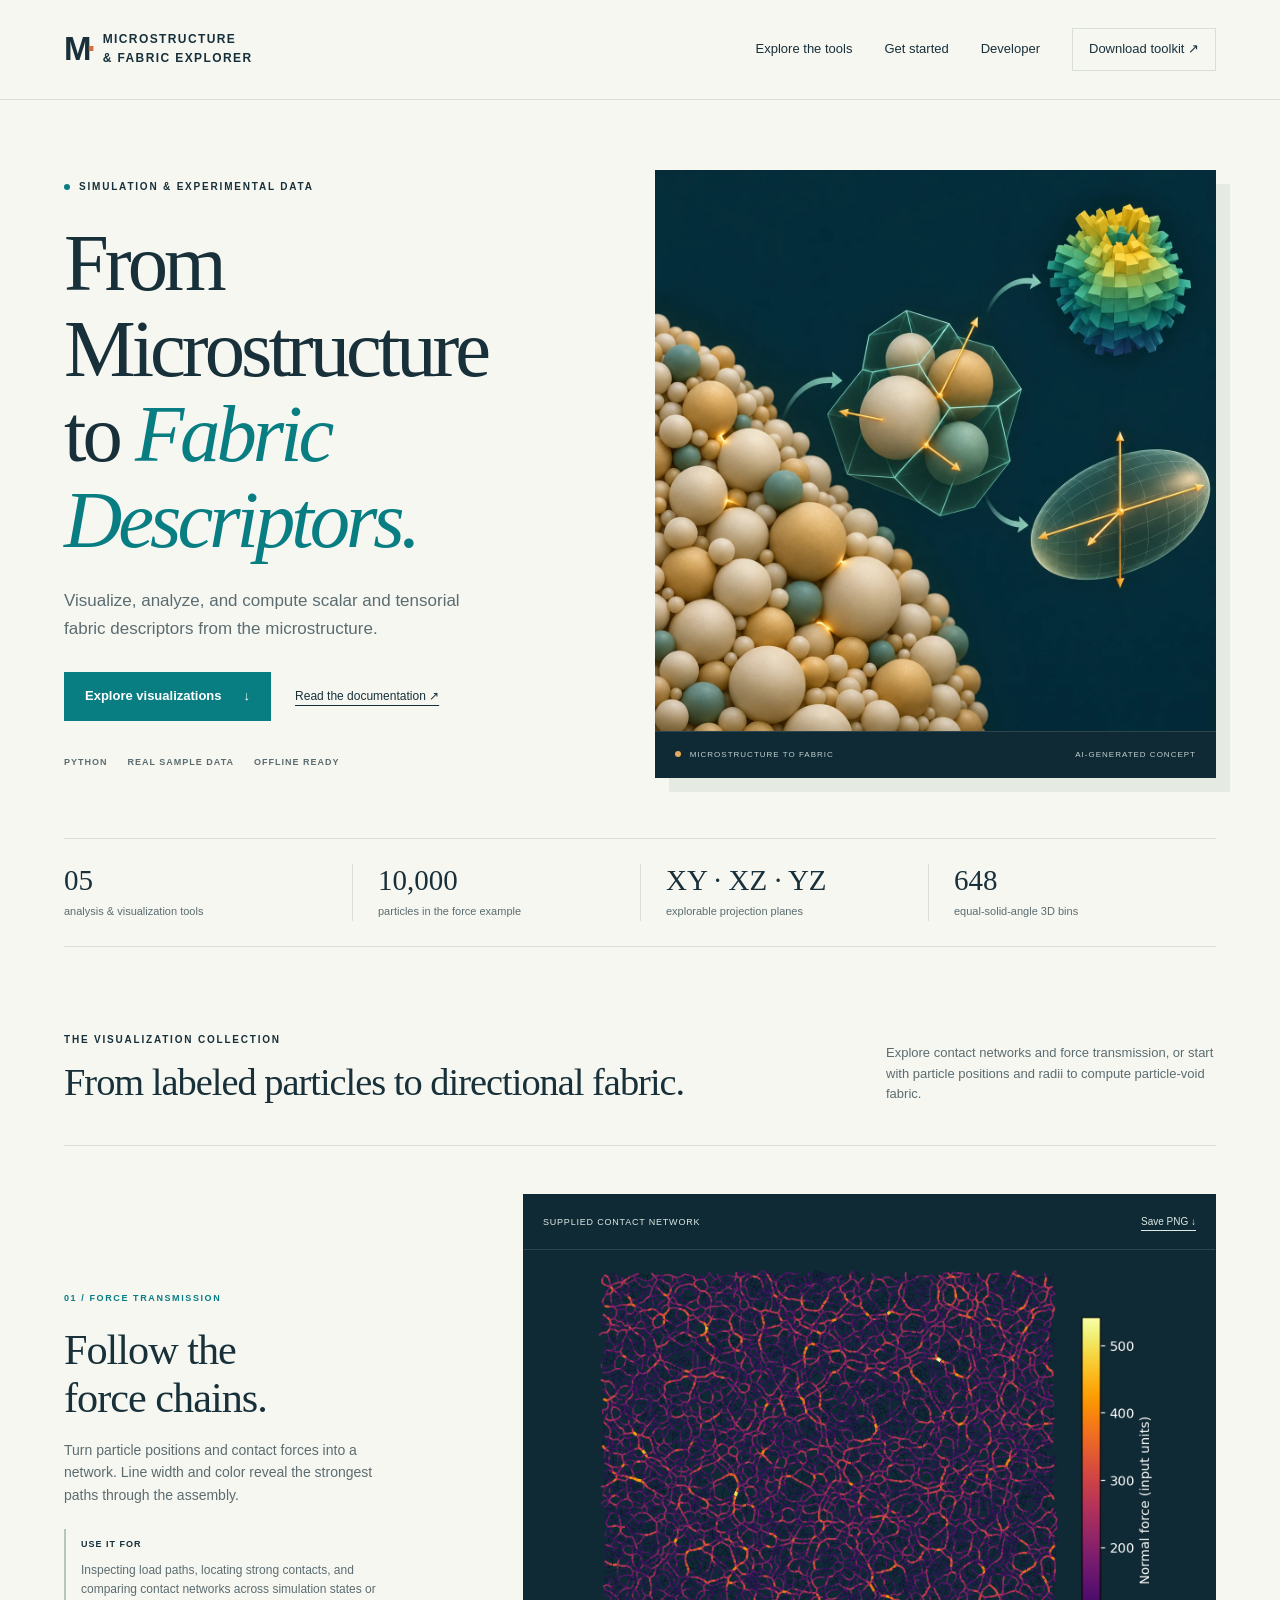
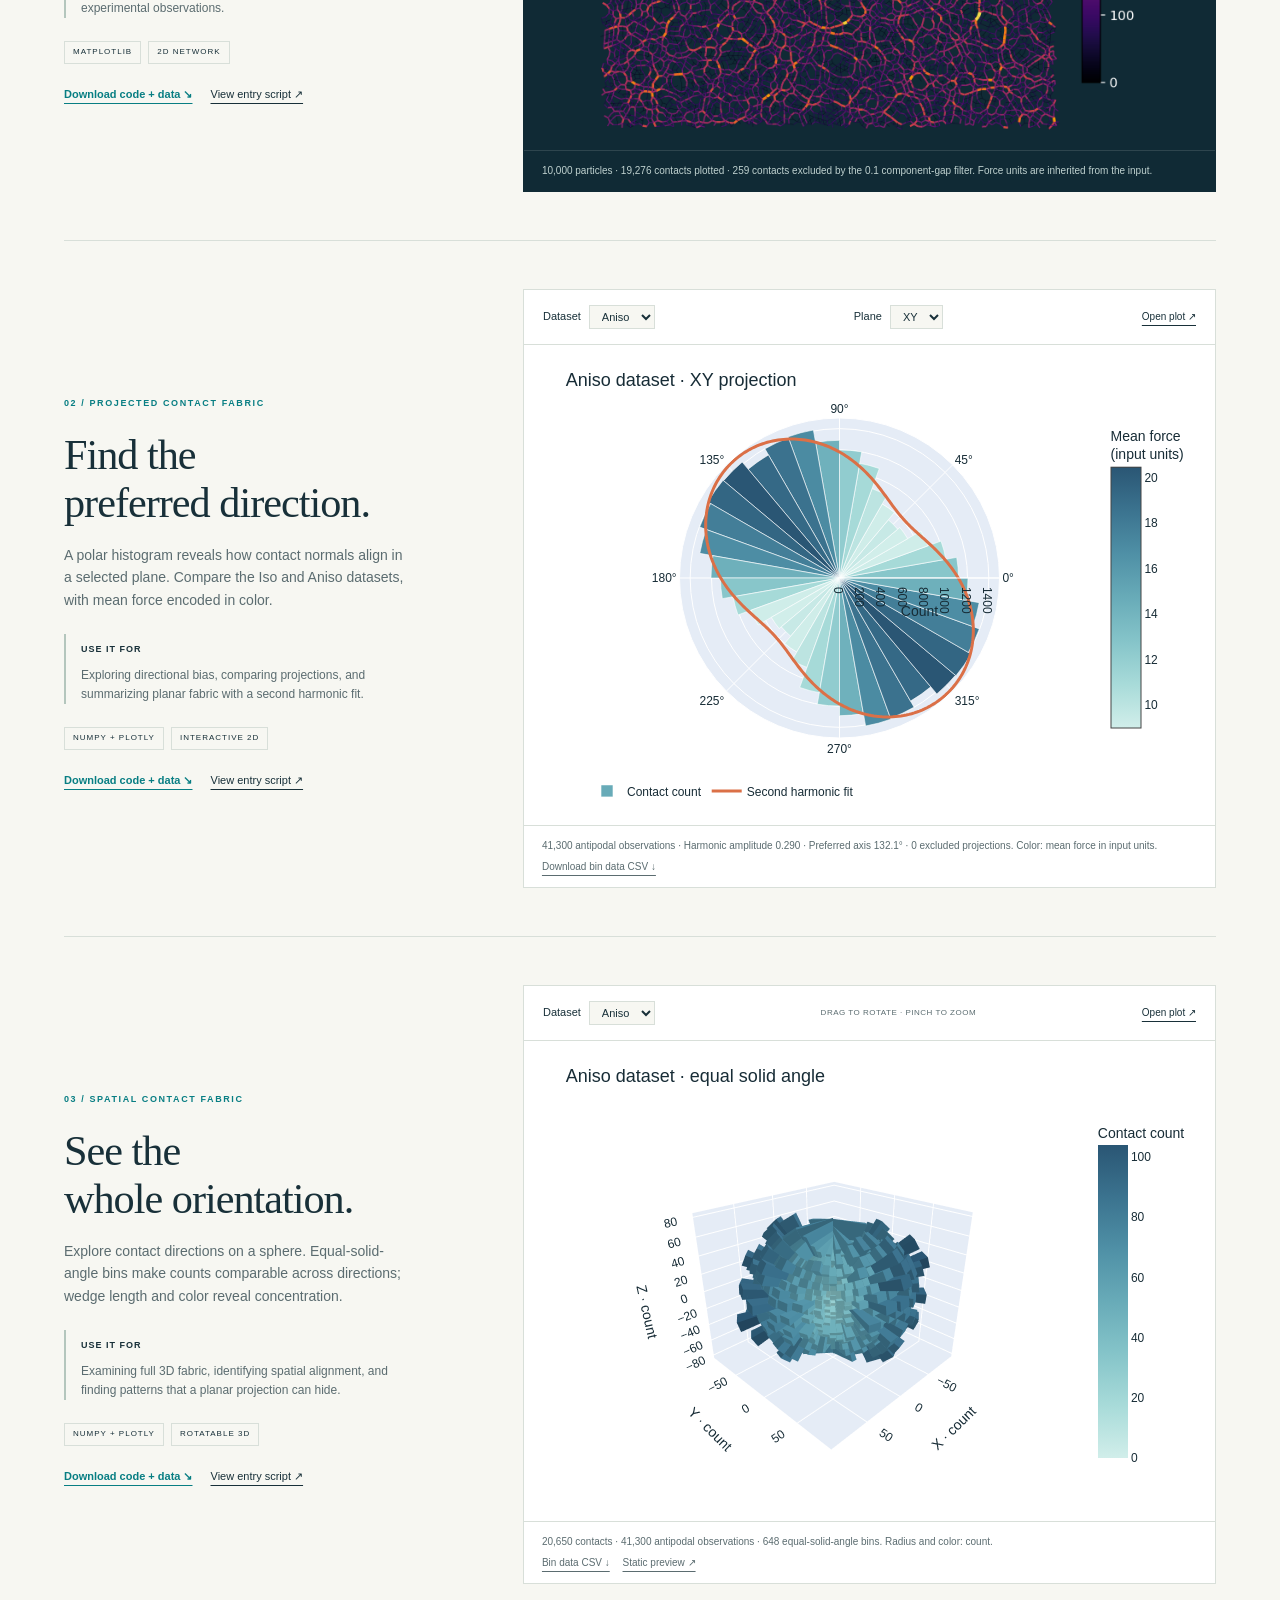
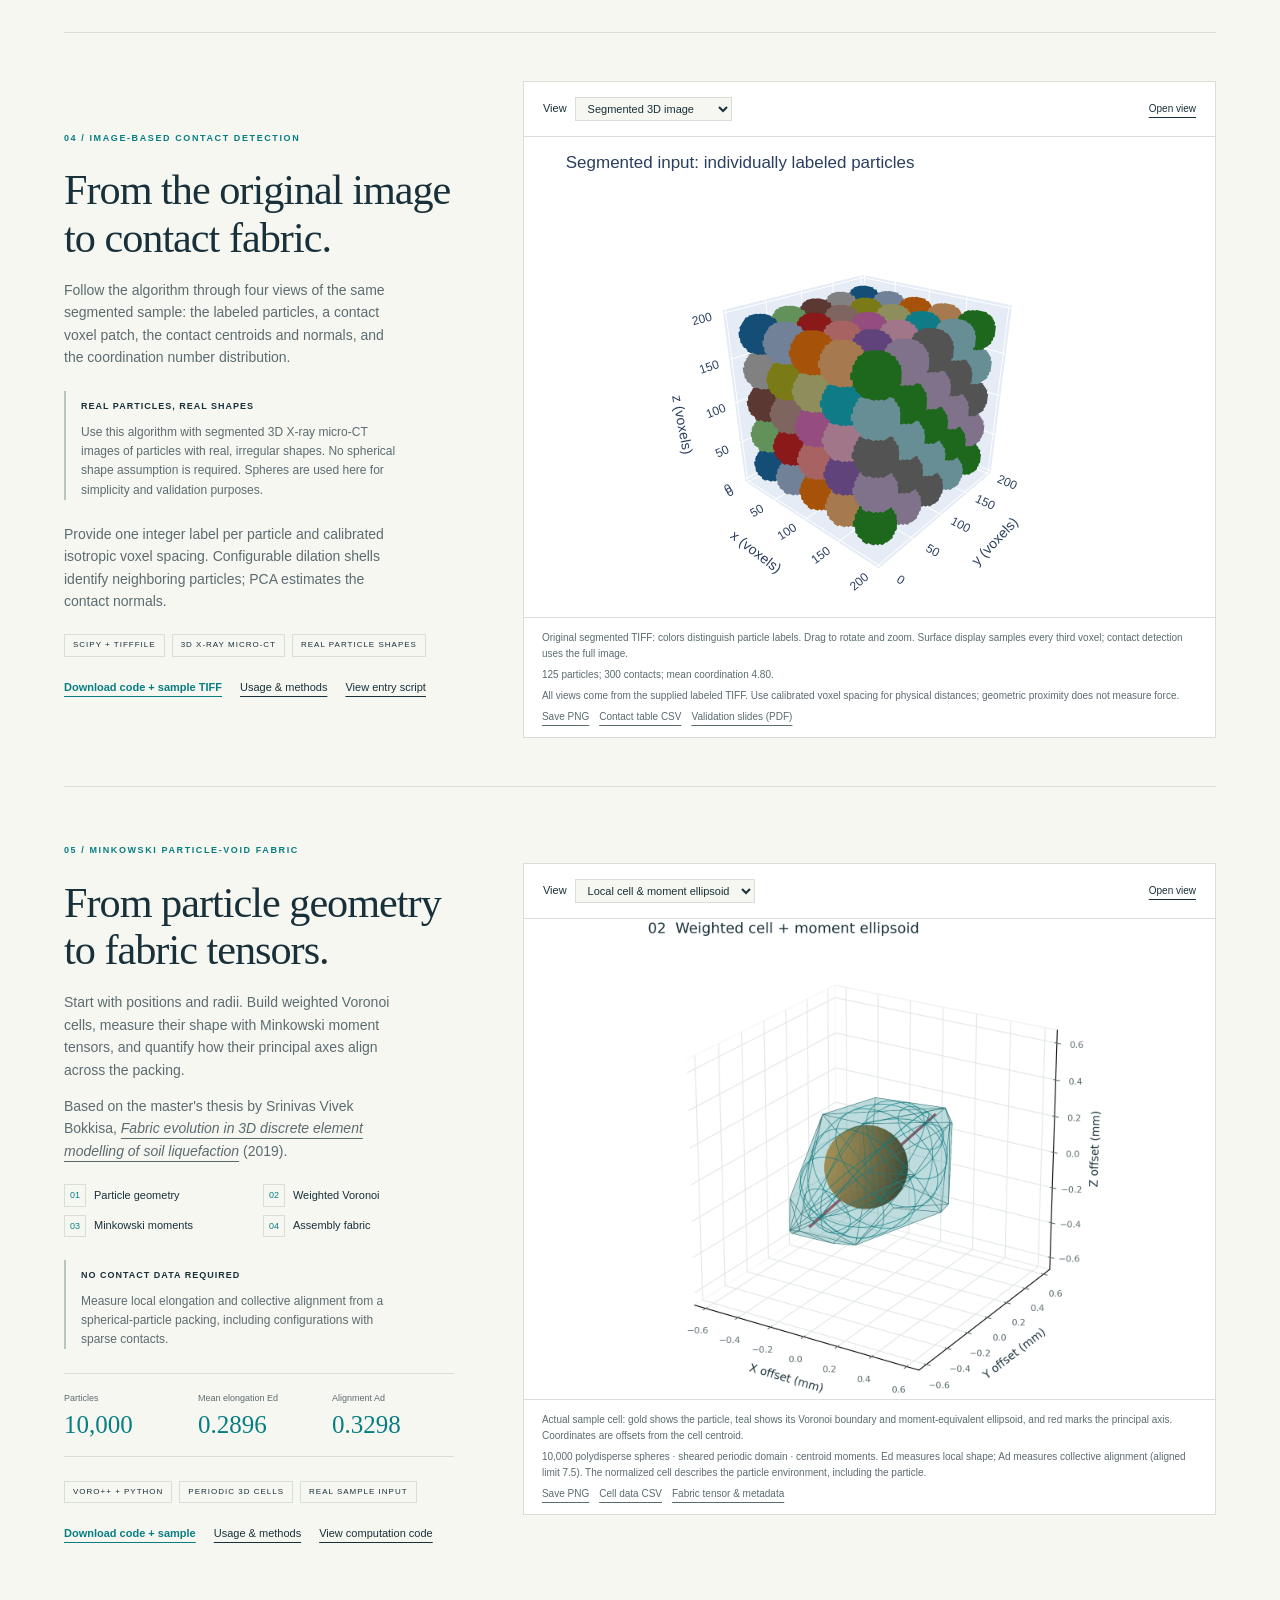
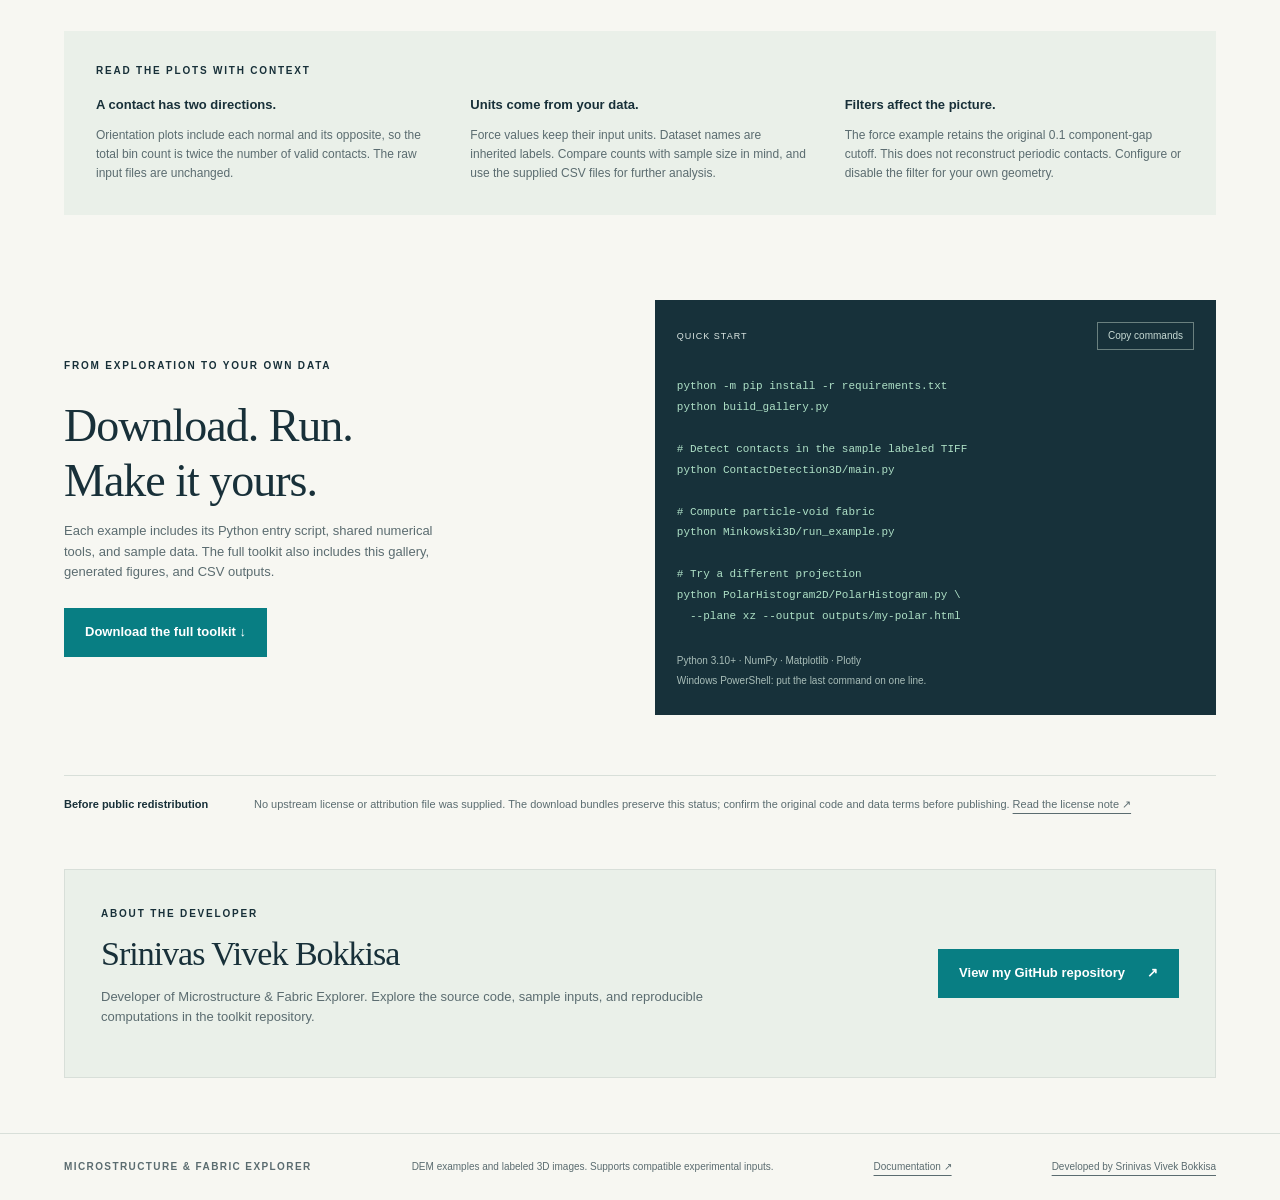
==== commit da95fbf1: "Updated the image at the start" ====
--- a/index.html
+++ b/index.html
@@ -15,7 +15,7 @@
 <main>
 <section class="hero">
   <div class="hero-copy"><p class="eyebrow"><span class="status-dot"></span> SIMULATION &amp; EXPERIMENTAL DATA</p><h1>From Microstructure<br>to <em>Fabric Descriptors.</em></h1><p class="intro">Visualize, analyze, and compute scalar and tensorial fabric descriptors from the microstructure.</p><div class="hero-actions"><a class="button" href="#explore">Explore visualizations <span aria-hidden="true">↓</span></a><a class="text-link" href="README.md">Read the documentation ↗</a></div><div class="hero-footnote"><span>PYTHON</span><span>REAL SAMPLE DATA</span><span>OFFLINE READY</span></div></div>
-  <figure class="hero-figure"><img src="outputs/force-chain.png" alt="Force-chain network calculated from the supplied 10,000-particle dataset; bright lines indicate greater normal forces."><figcaption><span><i class="live-dot"></i> FORCE NETWORK / 2D</span><span>01 — CONTACT STRUCTURE</span></figcaption></figure>
+  <figure class="hero-figure"><img src="outputs/microstructure-to-fabric.webp" width="1254" height="1254" fetchpriority="high" alt="Conceptual illustration of a dense spherical granular packing transitioning through contact normals and Voronoi cells into a 3D spherical histogram and an ellipsoidal approximation."><figcaption><span><i class="live-dot"></i> MICROSTRUCTURE TO FABRIC</span><span>AI-GENERATED CONCEPT</span></figcaption></figure>
 </section>
 <div class="facts" aria-label="Toolkit overview"><div><strong>05</strong><span>analysis &amp; visualization tools</span></div><div><strong>10,000</strong><span>particles in the force example</span></div><div><strong>XY · XZ · YZ</strong><span>explorable projection planes</span></div><div><strong>648</strong><span>equal-solid-angle 3D bins</span></div></div>
 <section id="explore" class="explore">
--- a/styles.css
+++ b/styles.css
@@ -1,4 +1,4 @@
-:root{--paper:#f7f7f2;--ink:#183039;--muted:#5b6c70;--line:#d8dfd9;--teal:#087e83;--orange:#d56e42}*{box-sizing:border-box}html{scroll-behavior:smooth;scroll-padding-top:28px}body{margin:0;background:var(--paper);color:var(--ink);font:16px/1.6 'Segoe UI',Arial,sans-serif}a{color:inherit;text-underline-offset:5px}a:hover{color:var(--teal)}a:focus-visible,button:focus-visible,select:focus-visible{outline:3px solid var(--orange);outline-offset:4px}button,select{font:inherit}header,main,footer{max-width:1440px;margin:auto}.site-header{height:100px;padding:0 5%;display:flex;align-items:center;justify-content:space-between;border-bottom:1px solid var(--line)}.brand{font-size:12px;font-weight:750;letter-spacing:1.4px;text-decoration:none;display:flex;align-items:center;gap:12px}.brand-mark{font-size:33px;letter-spacing:-5px}.brand-mark span{color:var(--orange)}nav{display:flex;align-items:center;gap:32px;font-size:13px}nav a{text-decoration:none}.nav-download{border:1px solid var(--line);padding:10px 16px}.hero{padding:70px 5% 60px;display:grid;grid-template-columns:1fr 1.05fr;gap:5%;align-items:center}.eyebrow{font-size:10px;font-weight:700;letter-spacing:1.8px;display:flex;align-items:center;gap:9px;margin:0 0 25px}.status-dot,.live-dot{height:6px;width:6px;border-radius:50%;background:var(--teal);display:inline-block}.hero h1{font-family:Georgia,'Times New Roman',serif;font-size:clamp(55px,6.3vw,90px);font-weight:400;line-height:1.06;letter-spacing:-4px;margin:0 0 25px}em{font-weight:400;color:var(--teal)}.intro{font-size:17px;color:var(--muted);max-width:420px}.hero-actions{display:flex;align-items:center;gap:24px;flex-wrap:wrap;margin:30px 0 34px}.button{display:inline-flex;gap:22px;align-items:center;background:var(--teal);color:white;padding:14px 21px;text-decoration:none;font-size:13px;font-weight:600}.button:hover{background:#075d61;color:white}.text-link{font-size:12px}.hero-footnote{display:flex;gap:20px;font-size:9px;font-weight:700;letter-spacing:1px;color:var(--muted)}.hero-figure{margin:0;background:#102a35;box-shadow:14px 14px 0 #e5eae3;overflow:hidden}.hero-figure img{display:block;width:100%;aspect-ratio:1.04;object-fit:contain}.hero-figure figcaption{display:flex;justify-content:space-between;gap:14px;border-top:1px solid #ffffff20;padding:17px 20px;color:#bfd1cf;font-size:8px;letter-spacing:1px}.live-dot{background:#e3ac5c;margin-right:5px}.facts{margin:0 5%;border-top:1px solid var(--line);border-bottom:1px solid var(--line);display:grid;grid-template-columns:repeat(4,1fr);padding:25px 0}.facts>div{display:flex;flex-direction:column;padding-left:25px;border-left:1px solid var(--line)}.facts>div:first-child{padding-left:0;border-left:0}.facts strong{font:29px Georgia,serif}.facts span{font-size:11px;color:var(--muted);margin-top:6px}.explore{padding:85px 5% 0}.section-heading{display:flex;justify-content:space-between;gap:40px;align-items:end;margin-bottom:40px}.section-heading .eyebrow{margin-bottom:12px}h2{font:400 clamp(30px,3vw,44px)/1.18 Georgia,serif;letter-spacing:-1px;margin:0}.section-heading>p{max-width:330px;color:var(--muted);font-size:13px;margin:0}.tool{display:grid;grid-template-columns:0.72fr 1.28fr;gap:6%;padding:48px 0;border-top:1px solid var(--line);align-items:center}.tool-number{font-size:9px;font-weight:700;letter-spacing:1.6px;color:var(--teal)}h3{font:400 clamp(31px,3.3vw,47px)/1.12 Georgia,serif;letter-spacing:-1px;margin:18px 0}.tool-copy>p{font-size:14px;max-width:340px;color:var(--muted)}.use-case{border-left:2px solid #b4c6bd;padding-left:15px;margin:23px 0}.use-case span{font-size:9px;font-weight:700;letter-spacing:1px}.use-case p{font-size:12px;color:var(--muted);margin:6px 0;max-width:315px}.tags{display:flex;flex-wrap:wrap;gap:7px;margin:22px 0}.tags span{font-size:8px;letter-spacing:1px;border:1px solid var(--line);padding:4px 8px}.tool-links{display:flex;gap:18px;flex-wrap:wrap;font-size:11px}.tool-links a:first-child{color:var(--teal);font-weight:700}.visual-panel{background:white;border:1px solid var(--line);min-width:0}.panel-toolbar{display:flex;align-items:center;justify-content:space-between;gap:15px;padding:13px 19px;border-bottom:1px solid var(--line);font-size:9px;letter-spacing:0.8px;min-height:55px}.panel-toolbar a{font-size:10px;letter-spacing:0}.controls label{font-size:11px;letter-spacing:0;display:flex;gap:8px;align-items:center}.controls select{border:1px solid var(--line);background:var(--paper);padding:4px 8px;color:var(--ink);font-size:11px}.interaction-hint{font-size:8px;letter-spacing:0.5px;color:var(--muted)}iframe{display:block;border:0;width:100%;height:480px}.panel-caption{border-top:1px solid var(--line);padding:12px 18px;font-size:10px;color:var(--muted)}.panel-caption p{margin:0 0 5px}.panel-caption a{margin-right:10px}.dark-panel{background:#102a35;color:#dce9e5;border-color:#102a35}.dark-panel .panel-toolbar,.dark-panel .panel-caption{border-color:#ffffff20}.dark-panel .panel-caption{color:#bfd1cf}.dark-panel img{width:100%;display:block;max-height:500px;object-fit:contain}.reading{margin:40px 5% 0;padding:32px;background:#eaf0e9}.reading .eyebrow{margin-bottom:16px}.reading-grid{display:grid;grid-template-columns:repeat(3,1fr);gap:35px}h4{font-size:13px;font-weight:650;margin:0 0 10px}.reading p:not(.eyebrow){font-size:12px;color:var(--muted);margin:0}.workflow{display:grid;grid-template-columns:1fr 1.1fr;gap:7%;padding:85px 5% 60px;align-items:center}.workflow h2{font-size:46px}.workflow>div>p:not(.eyebrow){font-size:13px;color:var(--muted);max-width:390px}.workflow .button{margin-top:12px}.terminal{background:#17313a;color:#dce7e3;padding:22px;min-width:0}.terminal-top{display:flex;justify-content:space-between;align-items:center;font-size:9px;letter-spacing:1px}.terminal button{border:1px solid #6a807f;color:#c7dad4;background:transparent;font-size:10px;padding:5px 10px;cursor:pointer}.terminal pre{font-size:11px;line-height:1.9;overflow-x:auto;margin:26px 0;color:#aee0c6}.terminal p{font-size:10px!important;color:#a9beb9!important;margin:4px 0}.terminal #copy-status{font-size:11px}.license-note{margin:0 5% 55px;border-top:1px solid var(--line);padding-top:20px;font-size:11px;color:var(--muted);display:flex;gap:30px}.license-note strong{min-width:160px;color:var(--ink)}.license-note p{margin:0}footer{border-top:1px solid var(--line);padding:25px 5%;display:flex;gap:25px;align-items:center;justify-content:space-between;font-size:10px;color:var(--muted)}footer .brand{font-size:10px}.noscript{padding:20px} @media(min-width:1440px){.hero h1{font-size:90px}}@media(max-width:900px){nav{gap:16px}.hero{gap:28px}.hero h1{letter-spacing:-2px}.hero-actions{gap:15px}.hero-footnote{gap:10px;font-size:8px}.tool{gap:25px;grid-template-columns:0.8fr 1.2fr}iframe{height:420px}.interaction-hint{display:none}.panel-toolbar{padding:12px;gap:8px}.workflow{gap:30px}.terminal pre{font-size:10px}}@media(max-width:650px){.site-header{height:78px}.brand{font-size:10px;letter-spacing:1px}nav>a:not(.nav-download){display:none}.nav-download{font-size:10px;padding:8px}.hero{grid-template-columns:1fr;padding-top:40px;gap:35px}.hero h1{font-size:64px}.hero-figure{max-width:100%;box-shadow:8px 8px 0 #e5eae3}.hero-figure img{max-height:430px}.hero-footnote{font-size:8px;gap:18px}.facts{grid-template-columns:1fr 1fr;gap:25px 12px}.facts>div:nth-child(3){border:0;padding:0}.facts strong{font-size:24px}.facts span{font-size:10px}.explore{padding-top:55px}.section-heading{display:block}.section-heading>p{margin-top:18px}.tool{grid-template-columns:1fr;gap:25px;padding:32px 0}.tool-copy>p,.use-case p{max-width:none}.tool h3 br{display:none}.tool h3{font-size:36px}.tool-links{font-size:12px}iframe{height:425px}.reading{padding:25px}.reading-grid{grid-template-columns:1fr;gap:22px}.workflow{grid-template-columns:1fr;padding-top:55px}.workflow h2{font-size:40px}.terminal pre{font-size:10px}.license-note{display:block}.license-note p{margin-top:10px}footer{flex-wrap:wrap;justify-content:start;gap:15px}footer>span{width:100%;order:3}}@media(prefers-reduced-motion:reduce){html{scroll-behavior:auto}}
+:root{--paper:#f7f7f2;--ink:#183039;--muted:#5b6c70;--line:#d8dfd9;--teal:#087e83;--orange:#d56e42}*{box-sizing:border-box}html{scroll-behavior:smooth;scroll-padding-top:28px}body{margin:0;background:var(--paper);color:var(--ink);font:16px/1.6 'Segoe UI',Arial,sans-serif}a{color:inherit;text-underline-offset:5px}a:hover{color:var(--teal)}a:focus-visible,button:focus-visible,select:focus-visible{outline:3px solid var(--orange);outline-offset:4px}button,select{font:inherit}header,main,footer{max-width:1440px;margin:auto}.site-header{height:100px;padding:0 5%;display:flex;align-items:center;justify-content:space-between;border-bottom:1px solid var(--line)}.brand{font-size:12px;font-weight:750;letter-spacing:1.4px;text-decoration:none;display:flex;align-items:center;gap:12px}.brand-mark{font-size:33px;letter-spacing:-5px}.brand-mark span{color:var(--orange)}nav{display:flex;align-items:center;gap:32px;font-size:13px}nav a{text-decoration:none}.nav-download{border:1px solid var(--line);padding:10px 16px}.hero{padding:70px 5% 60px;display:grid;grid-template-columns:1fr 1.05fr;gap:5%;align-items:center}.eyebrow{font-size:10px;font-weight:700;letter-spacing:1.8px;display:flex;align-items:center;gap:9px;margin:0 0 25px}.status-dot,.live-dot{height:6px;width:6px;border-radius:50%;background:var(--teal);display:inline-block}.hero h1{font-family:Georgia,'Times New Roman',serif;font-size:clamp(55px,6.3vw,90px);font-weight:400;line-height:1.06;letter-spacing:-4px;margin:0 0 25px}em{font-weight:400;color:var(--teal)}.intro{font-size:17px;color:var(--muted);max-width:420px}.hero-actions{display:flex;align-items:center;gap:24px;flex-wrap:wrap;margin:30px 0 34px}.button{display:inline-flex;gap:22px;align-items:center;background:var(--teal);color:white;padding:14px 21px;text-decoration:none;font-size:13px;font-weight:600}.button:hover{background:#075d61;color:white}.text-link{font-size:12px}.hero-footnote{display:flex;gap:20px;font-size:9px;font-weight:700;letter-spacing:1px;color:var(--muted)}.hero-figure{margin:0;background:#102a35;box-shadow:14px 14px 0 #e5eae3;overflow:hidden}.hero-figure img{display:block;width:100%;height:auto;aspect-ratio:1;object-fit:contain}.hero-figure figcaption{display:flex;justify-content:space-between;gap:14px;border-top:1px solid #ffffff20;padding:17px 20px;color:#bfd1cf;font-size:8px;letter-spacing:1px}.live-dot{background:#e3ac5c;margin-right:5px}.facts{margin:0 5%;border-top:1px solid var(--line);border-bottom:1px solid var(--line);display:grid;grid-template-columns:repeat(4,1fr);padding:25px 0}.facts>div{display:flex;flex-direction:column;padding-left:25px;border-left:1px solid var(--line)}.facts>div:first-child{padding-left:0;border-left:0}.facts strong{font:29px Georgia,serif}.facts span{font-size:11px;color:var(--muted);margin-top:6px}.explore{padding:85px 5% 0}.section-heading{display:flex;justify-content:space-between;gap:40px;align-items:end;margin-bottom:40px}.section-heading .eyebrow{margin-bottom:12px}h2{font:400 clamp(30px,3vw,44px)/1.18 Georgia,serif;letter-spacing:-1px;margin:0}.section-heading>p{max-width:330px;color:var(--muted);font-size:13px;margin:0}.tool{display:grid;grid-template-columns:0.72fr 1.28fr;gap:6%;padding:48px 0;border-top:1px solid var(--line);align-items:center}.tool-number{font-size:9px;font-weight:700;letter-spacing:1.6px;color:var(--teal)}h3{font:400 clamp(31px,3.3vw,47px)/1.12 Georgia,serif;letter-spacing:-1px;margin:18px 0}.tool-copy>p{font-size:14px;max-width:340px;color:var(--muted)}.use-case{border-left:2px solid #b4c6bd;padding-left:15px;margin:23px 0}.use-case span{font-size:9px;font-weight:700;letter-spacing:1px}.use-case p{font-size:12px;color:var(--muted);margin:6px 0;max-width:315px}.tags{display:flex;flex-wrap:wrap;gap:7px;margin:22px 0}.tags span{font-size:8px;letter-spacing:1px;border:1px solid var(--line);padding:4px 8px}.tool-links{display:flex;gap:18px;flex-wrap:wrap;font-size:11px}.tool-links a:first-child{color:var(--teal);font-weight:700}.visual-panel{background:white;border:1px solid var(--line);min-width:0}.panel-toolbar{display:flex;align-items:center;justify-content:space-between;gap:15px;padding:13px 19px;border-bottom:1px solid var(--line);font-size:9px;letter-spacing:0.8px;min-height:55px}.panel-toolbar a{font-size:10px;letter-spacing:0}.controls label{font-size:11px;letter-spacing:0;display:flex;gap:8px;align-items:center}.controls select{border:1px solid var(--line);background:var(--paper);padding:4px 8px;color:var(--ink);font-size:11px}.interaction-hint{font-size:8px;letter-spacing:0.5px;color:var(--muted)}iframe{display:block;border:0;width:100%;height:480px}.panel-caption{border-top:1px solid var(--line);padding:12px 18px;font-size:10px;color:var(--muted)}.panel-caption p{margin:0 0 5px}.panel-caption a{margin-right:10px}.dark-panel{background:#102a35;color:#dce9e5;border-color:#102a35}.dark-panel .panel-toolbar,.dark-panel .panel-caption{border-color:#ffffff20}.dark-panel .panel-caption{color:#bfd1cf}.dark-panel img{width:100%;display:block;max-height:500px;object-fit:contain}.reading{margin:40px 5% 0;padding:32px;background:#eaf0e9}.reading .eyebrow{margin-bottom:16px}.reading-grid{display:grid;grid-template-columns:repeat(3,1fr);gap:35px}h4{font-size:13px;font-weight:650;margin:0 0 10px}.reading p:not(.eyebrow){font-size:12px;color:var(--muted);margin:0}.workflow{display:grid;grid-template-columns:1fr 1.1fr;gap:7%;padding:85px 5% 60px;align-items:center}.workflow h2{font-size:46px}.workflow>div>p:not(.eyebrow){font-size:13px;color:var(--muted);max-width:390px}.workflow .button{margin-top:12px}.terminal{background:#17313a;color:#dce7e3;padding:22px;min-width:0}.terminal-top{display:flex;justify-content:space-between;align-items:center;font-size:9px;letter-spacing:1px}.terminal button{border:1px solid #6a807f;color:#c7dad4;background:transparent;font-size:10px;padding:5px 10px;cursor:pointer}.terminal pre{font-size:11px;line-height:1.9;overflow-x:auto;margin:26px 0;color:#aee0c6}.terminal p{font-size:10px!important;color:#a9beb9!important;margin:4px 0}.terminal #copy-status{font-size:11px}.license-note{margin:0 5% 55px;border-top:1px solid var(--line);padding-top:20px;font-size:11px;color:var(--muted);display:flex;gap:30px}.license-note strong{min-width:160px;color:var(--ink)}.license-note p{margin:0}footer{border-top:1px solid var(--line);padding:25px 5%;display:flex;gap:25px;align-items:center;justify-content:space-between;font-size:10px;color:var(--muted)}footer .brand{font-size:10px}.noscript{padding:20px} @media(min-width:1440px){.hero h1{font-size:90px}}@media(max-width:900px){nav{gap:16px}.hero{gap:28px}.hero h1{letter-spacing:-2px}.hero-actions{gap:15px}.hero-footnote{gap:10px;font-size:8px}.tool{gap:25px;grid-template-columns:0.8fr 1.2fr}iframe{height:420px}.interaction-hint{display:none}.panel-toolbar{padding:12px;gap:8px}.workflow{gap:30px}.terminal pre{font-size:10px}}@media(max-width:650px){.site-header{height:78px}.brand{font-size:10px;letter-spacing:1px}nav>a:not(.nav-download){display:none}.nav-download{font-size:10px;padding:8px}.hero{grid-template-columns:1fr;padding-top:40px;gap:35px}.hero h1{font-size:64px}.hero-figure{max-width:100%;box-shadow:8px 8px 0 #e5eae3}.hero-figure img{max-height:430px}.hero-footnote{font-size:8px;gap:18px}.facts{grid-template-columns:1fr 1fr;gap:25px 12px}.facts>div:nth-child(3){border:0;padding:0}.facts strong{font-size:24px}.facts span{font-size:10px}.explore{padding-top:55px}.section-heading{display:block}.section-heading>p{margin-top:18px}.tool{grid-template-columns:1fr;gap:25px;padding:32px 0}.tool-copy>p,.use-case p{max-width:none}.tool h3 br{display:none}.tool h3{font-size:36px}.tool-links{font-size:12px}iframe{height:425px}.reading{padding:25px}.reading-grid{grid-template-columns:1fr;gap:22px}.workflow{grid-template-columns:1fr;padding-top:55px}.workflow h2{font-size:40px}.terminal pre{font-size:10px}.license-note{display:block}.license-note p{margin-top:10px}footer{flex-wrap:wrap;justify-content:start;gap:15px}footer>span{width:100%;order:3}}@media(prefers-reduced-motion:reduce){html{scroll-behavior:auto}}
 :where(.hero,.tool,.workflow,.reading-grid)>*{min-width:0}img{max-width:100%}@media(max-width:650px){.hero,.tool,.workflow{grid-template-columns:minmax(0,1fr)}.hero h1{font-size:clamp(43px,12vw,64px)}.hero-footnote{flex-wrap:wrap}.site-header{gap:12px}.nav-download{white-space:nowrap}.panel-toolbar{flex-wrap:wrap}.reading-grid{grid-template-columns:minmax(0,1fr)}}
 
 .contact-preview{display:block;width:100%;height:480px;object-fit:contain;background:#fff;padding:12px}.contact-tool .tool-links{row-gap:12px}@media(max-width:650px){.contact-preview{height:360px}}
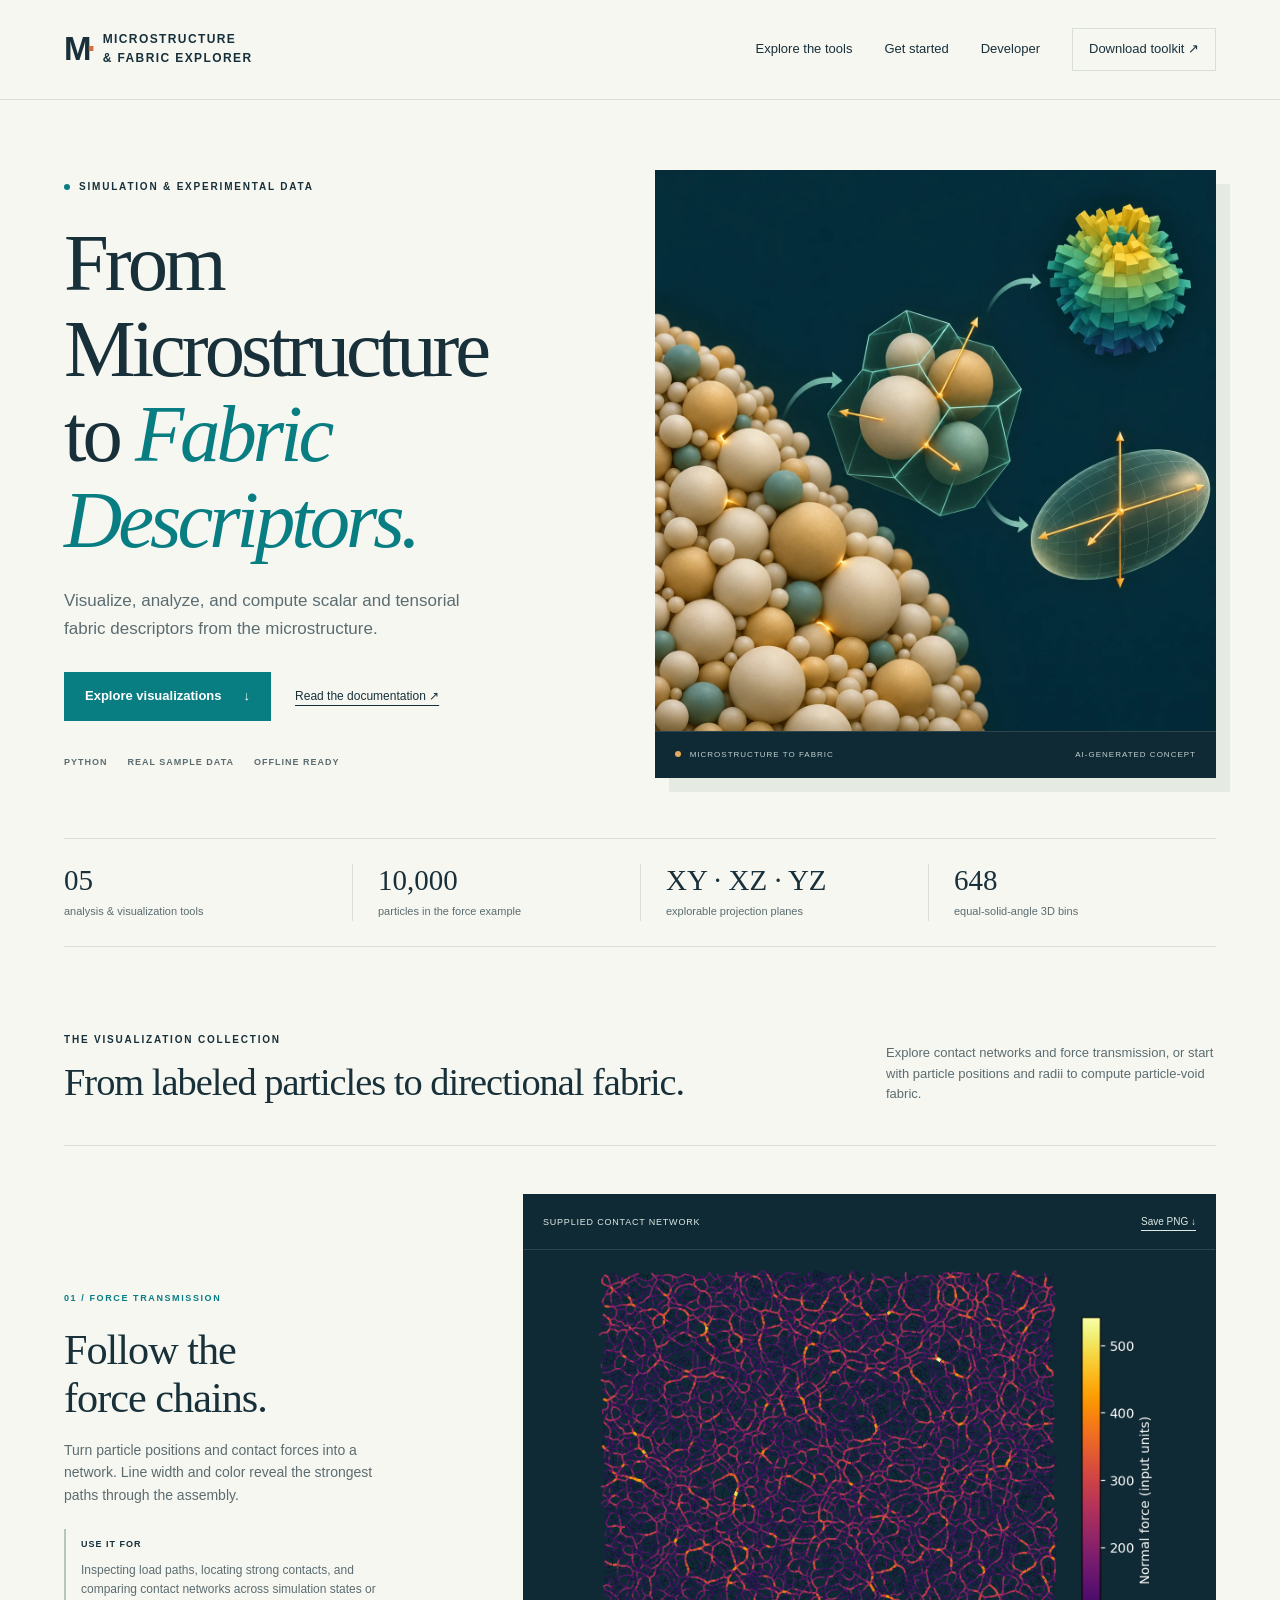
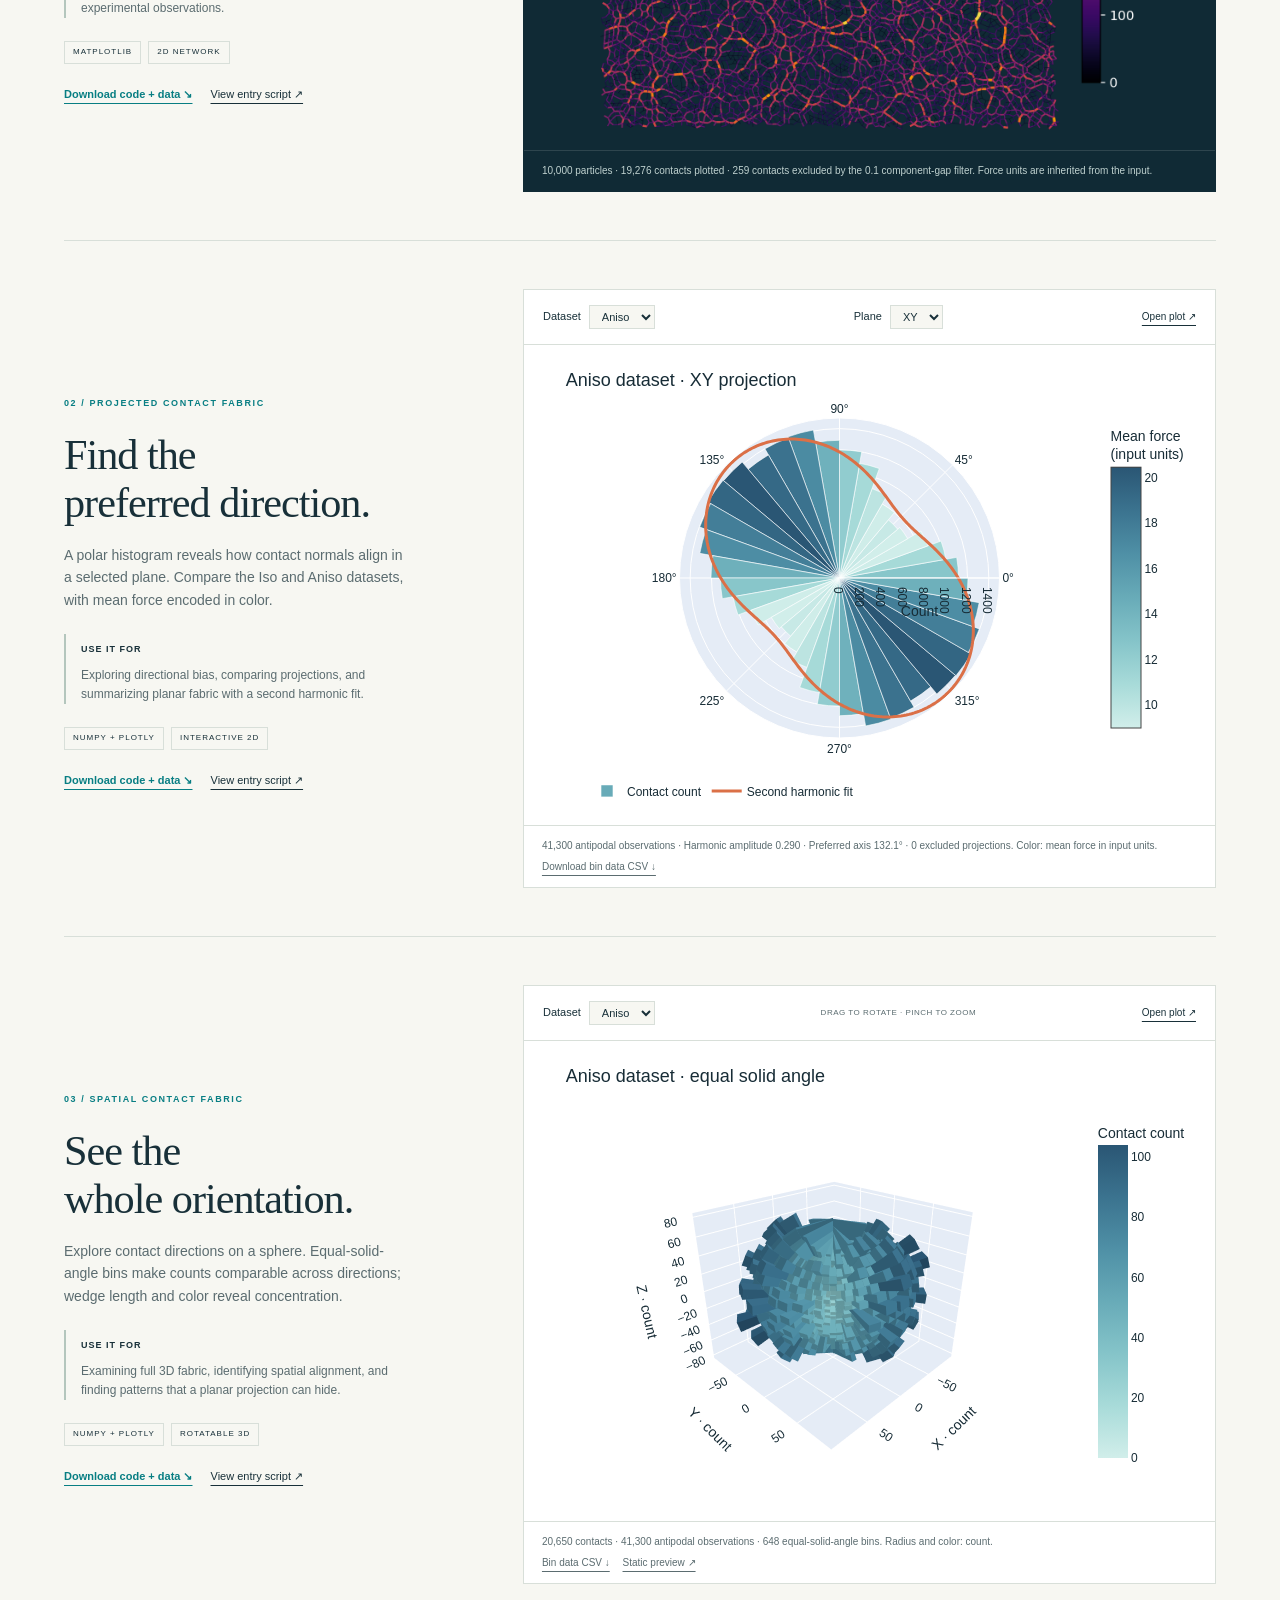
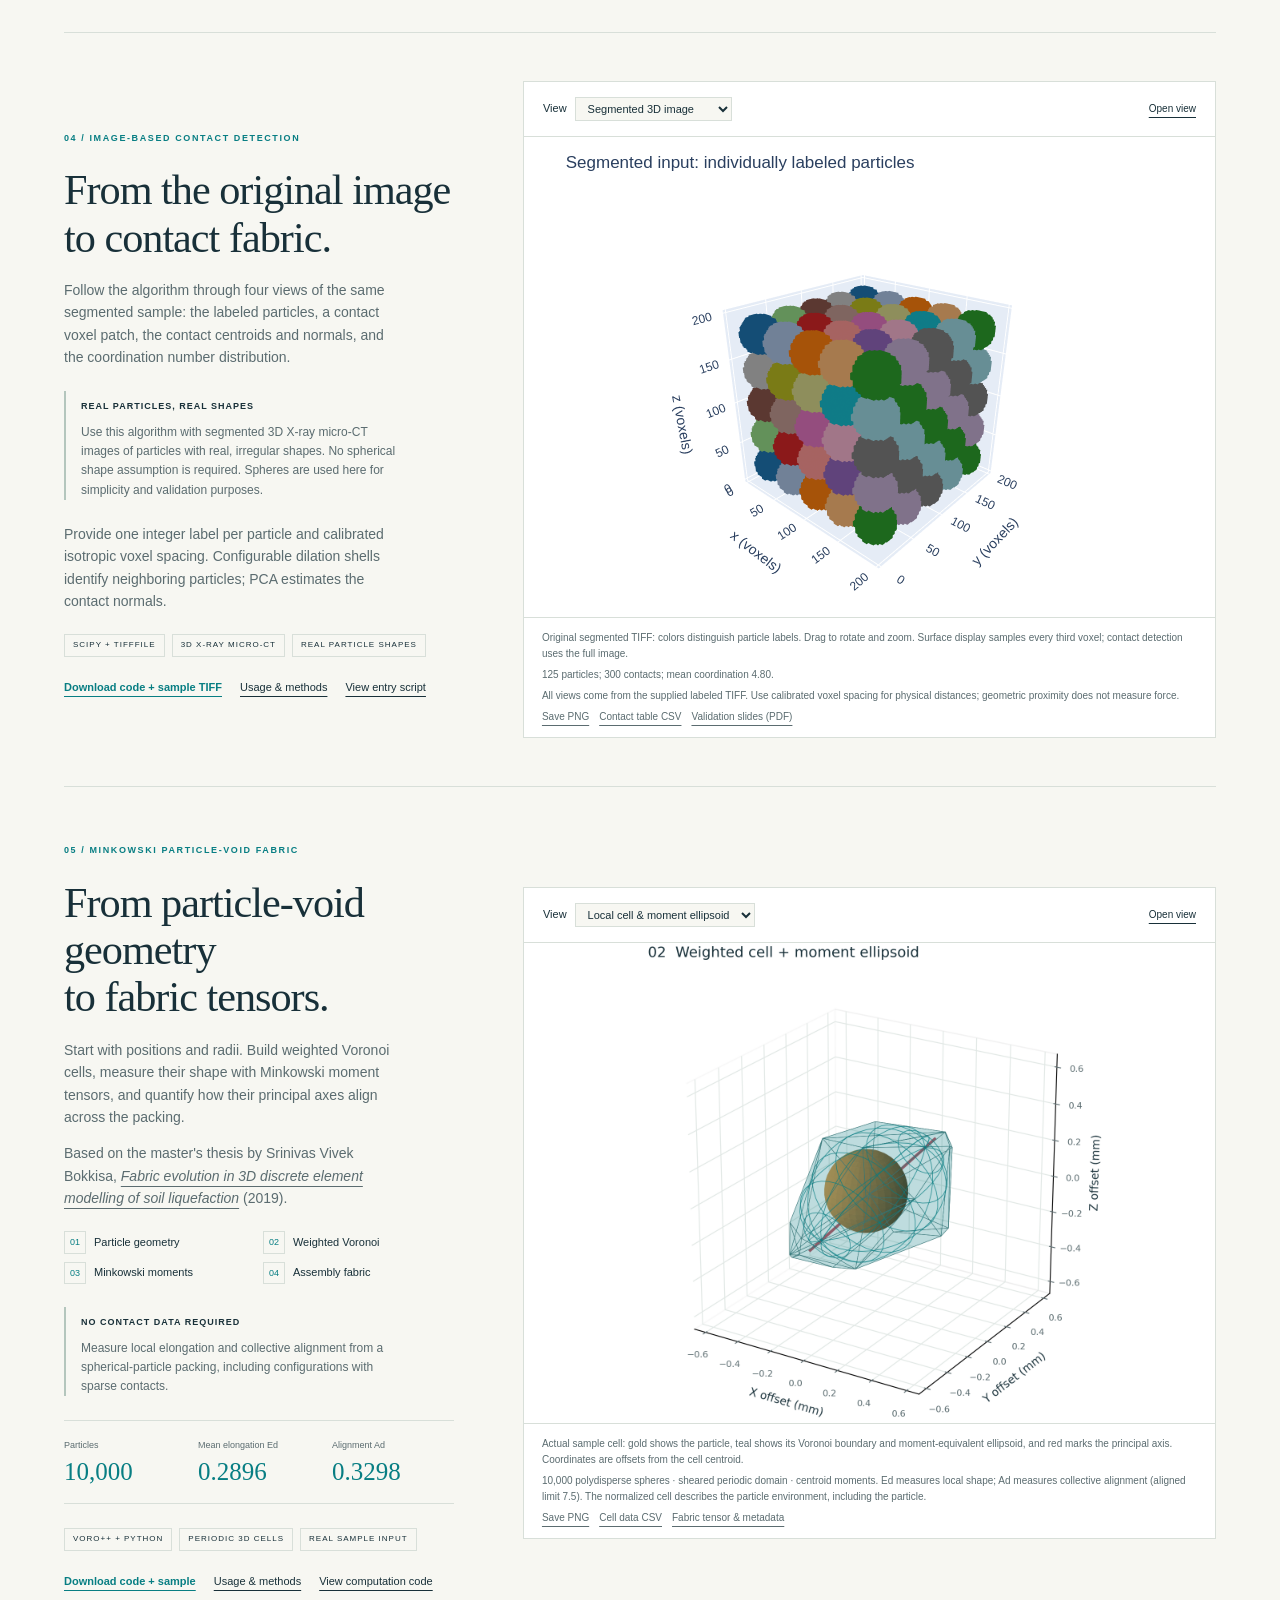
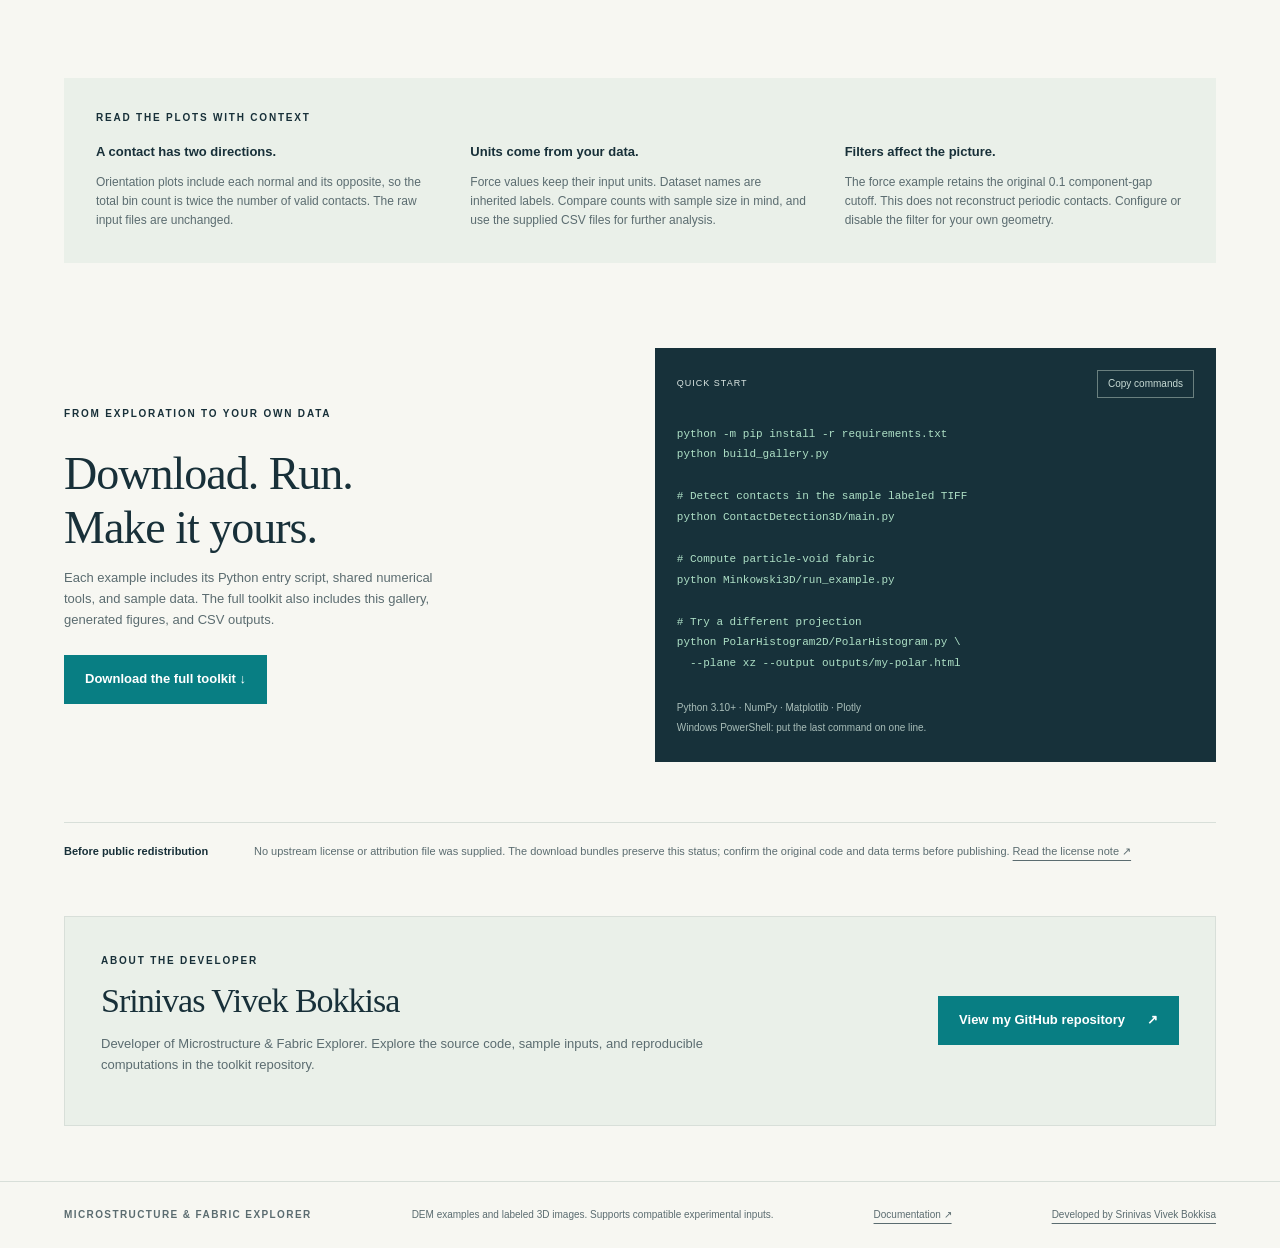
==== commit a52c99de: "Update index.html" ====
--- a/index.html
+++ b/index.html
@@ -44,7 +44,7 @@
   <article class="tool minkowski-tool" id="minkowski">
     <div class="tool-copy">
       <span class="tool-number">05 / MINKOWSKI PARTICLE-VOID FABRIC</span>
-      <h3>From particle geometry<br> to fabric tensors.</h3>
+      <h3>From particle-void geometry<br> to fabric tensors.</h3>
       <p>Start with positions and radii. Build weighted Voronoi cells, measure their shape with Minkowski moment tensors, and quantify how their principal axes align across the packing.</p>
       <p>Based on the master's thesis by Srinivas Vivek Bokkisa, <a href="https://doi.org/10.14711/thesis-991012752454703412" target="_blank" rel="noopener"><cite>Fabric evolution in 3D discrete element modelling of soil liquefaction</cite></a> (2019).</p>
       <ol class="minkowski-steps" aria-label="Minkowski computation workflow"><li>Particle geometry</li><li>Weighted Voronoi</li><li>Minkowski moments</li><li>Assembly fabric</li></ol>
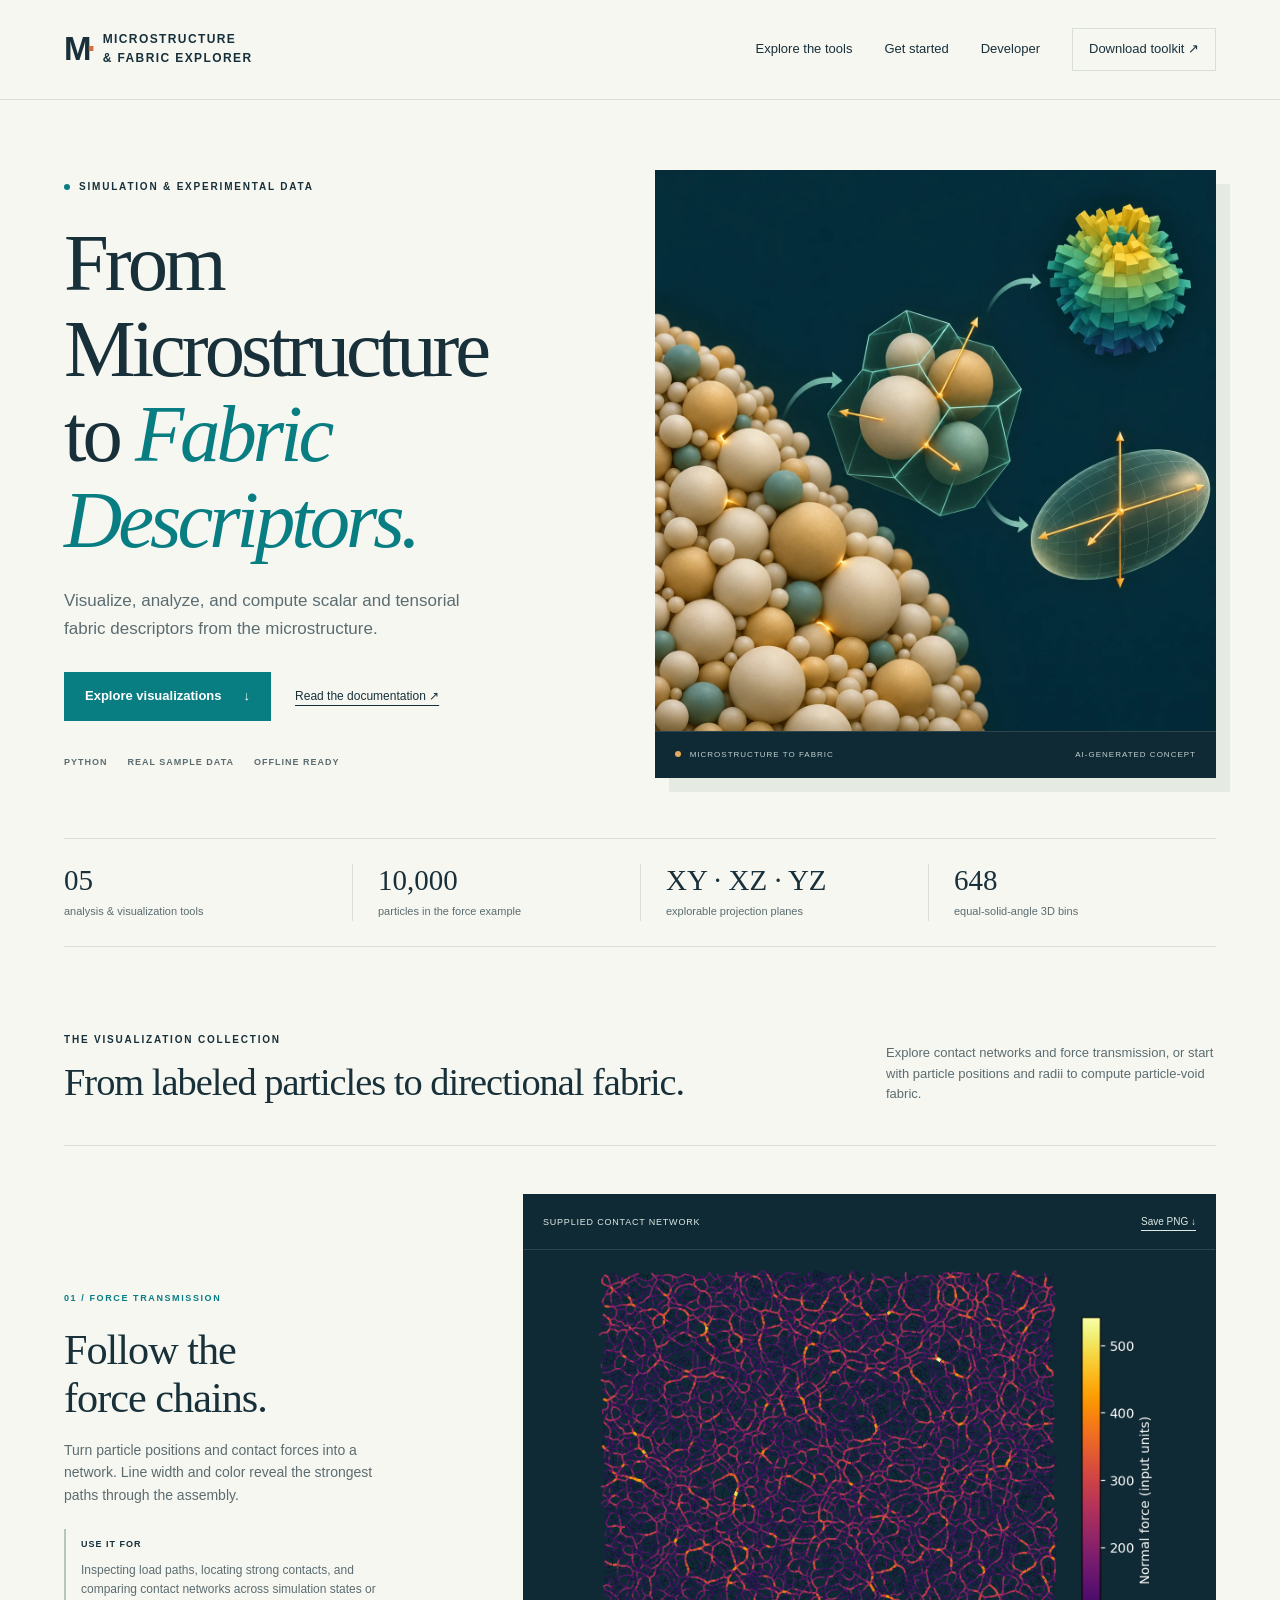
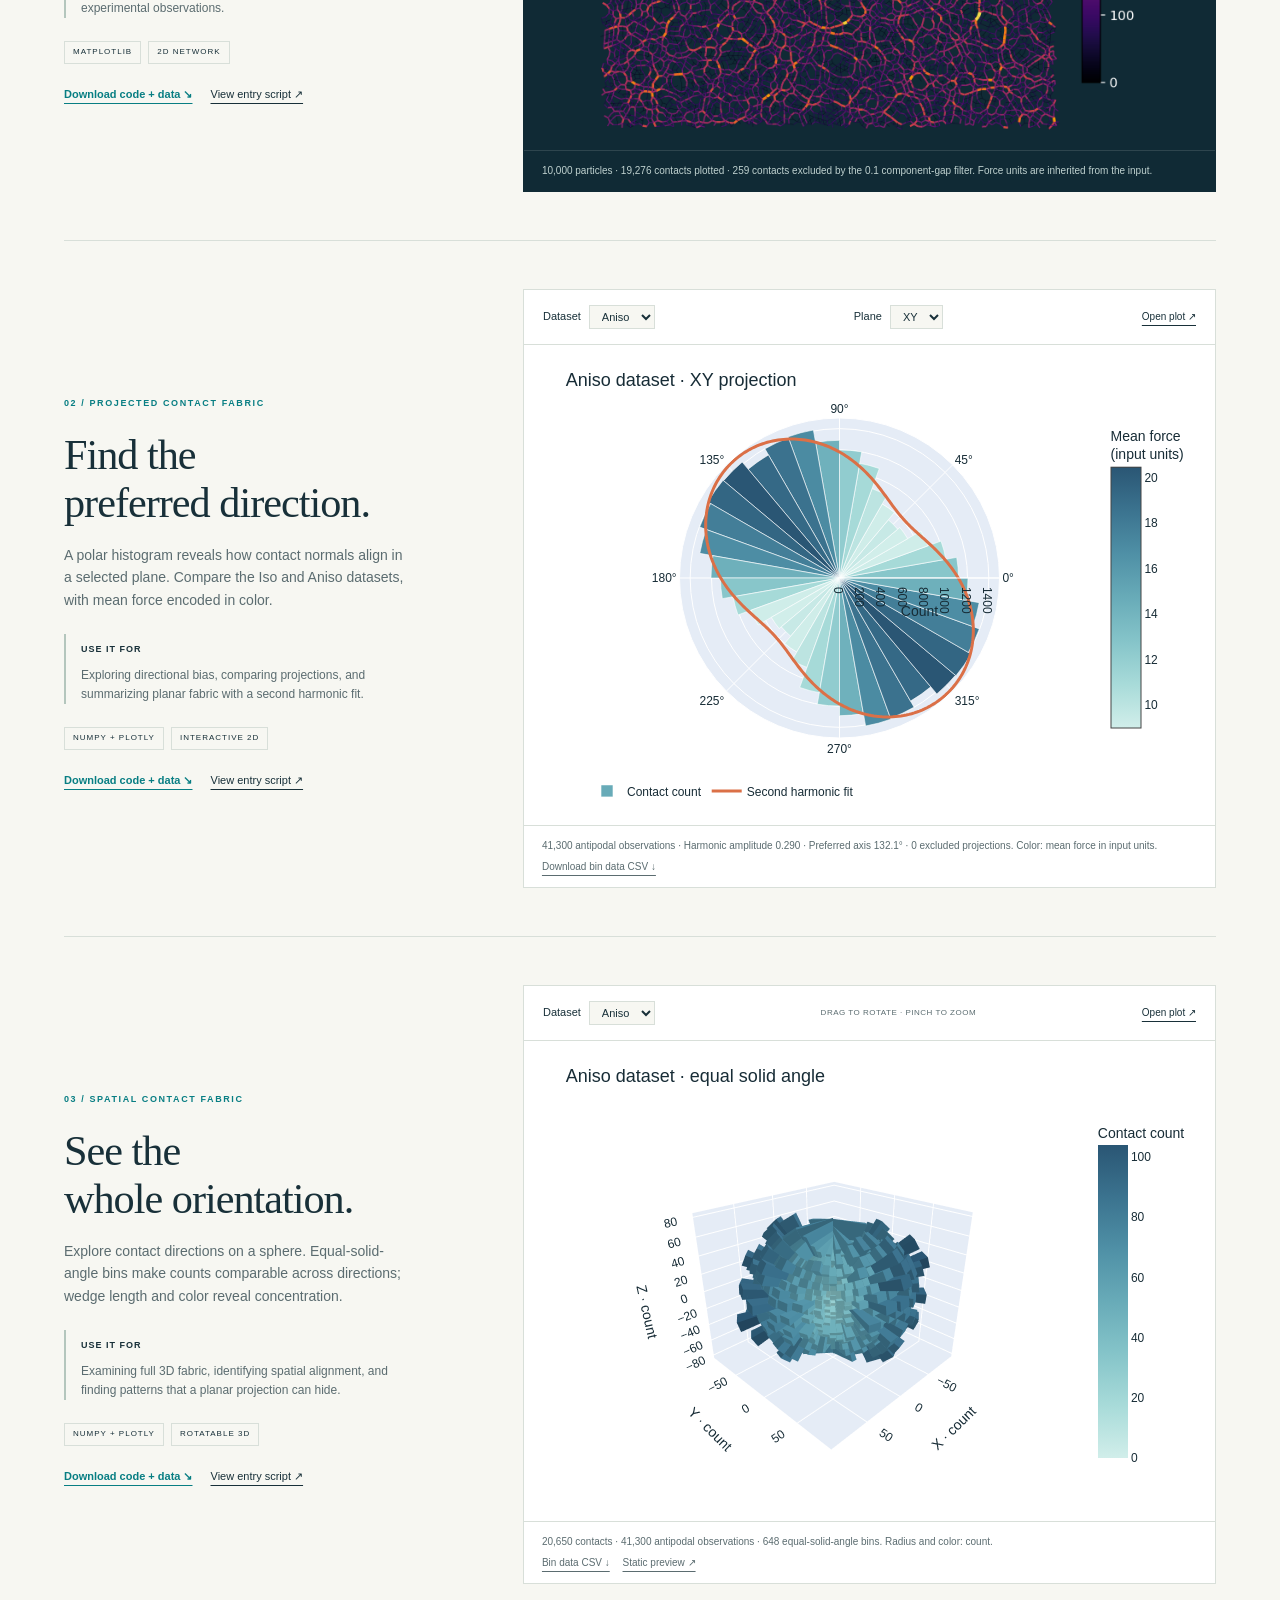
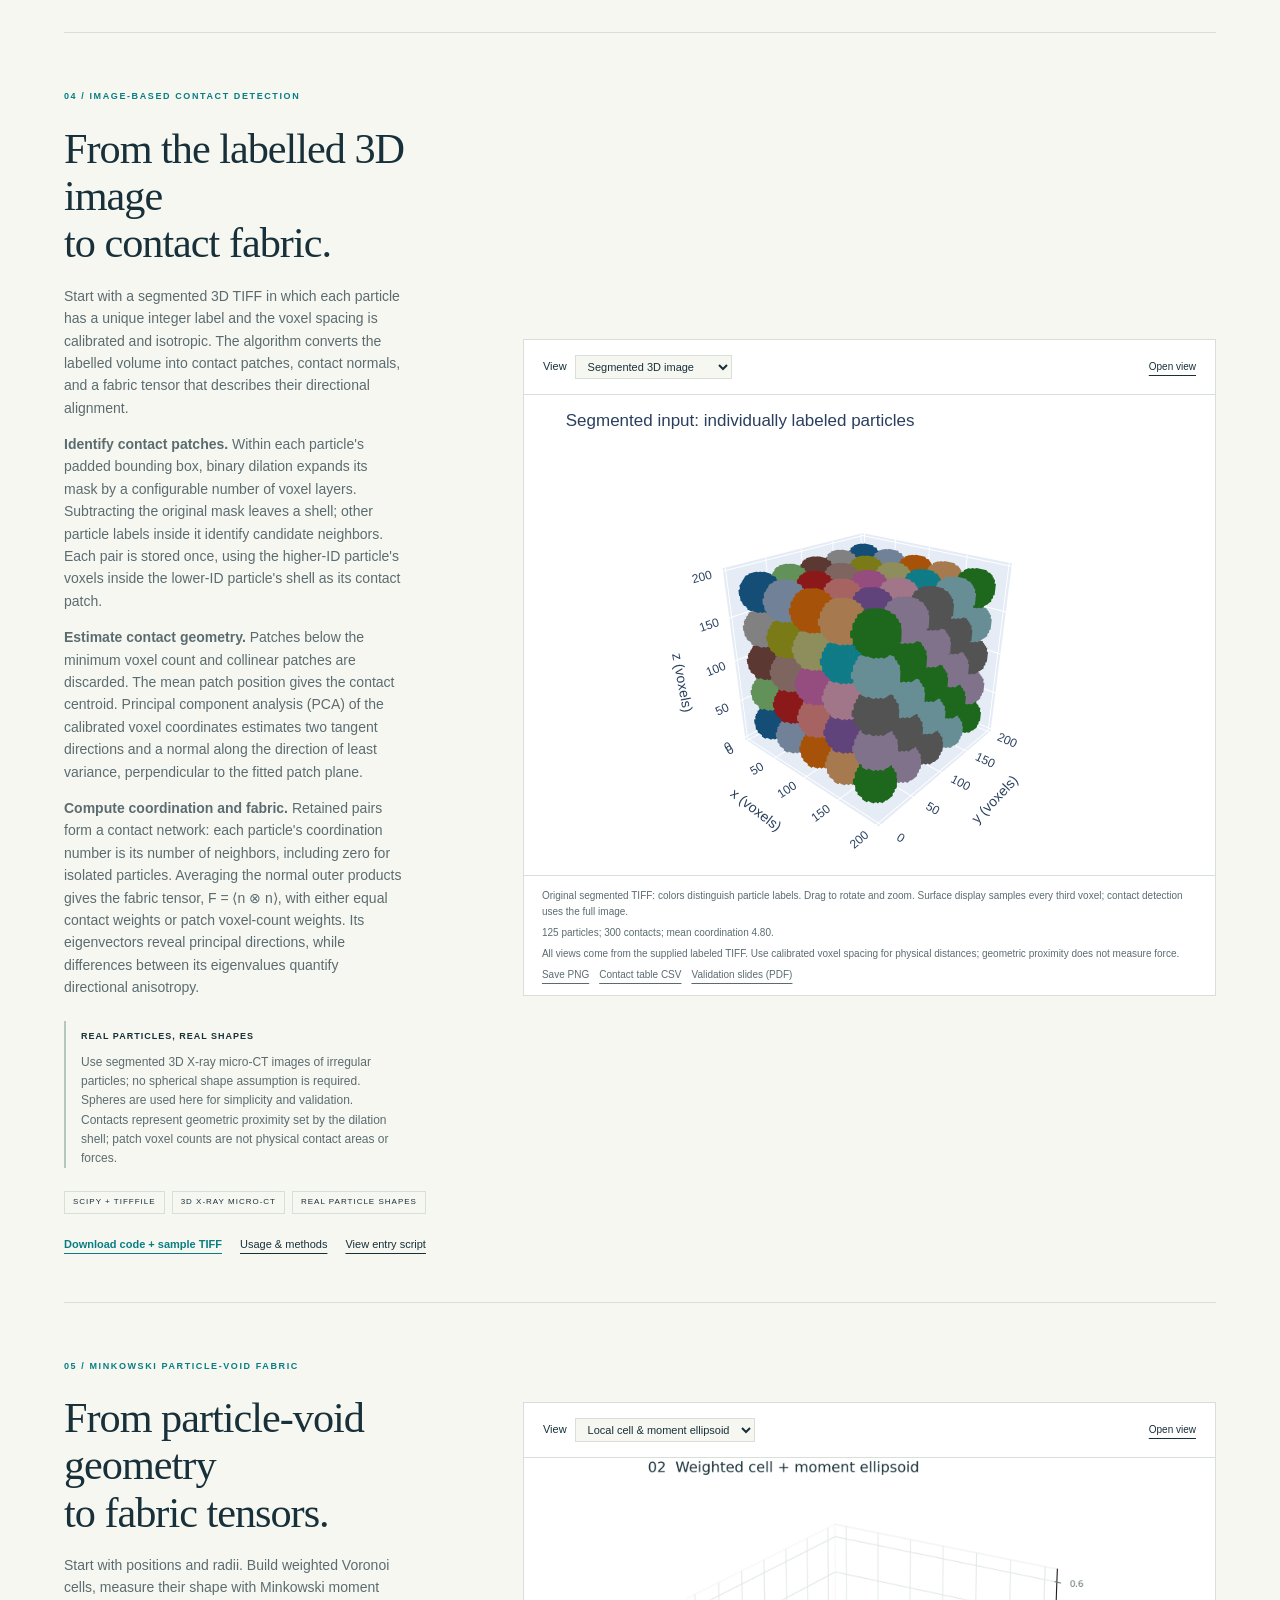
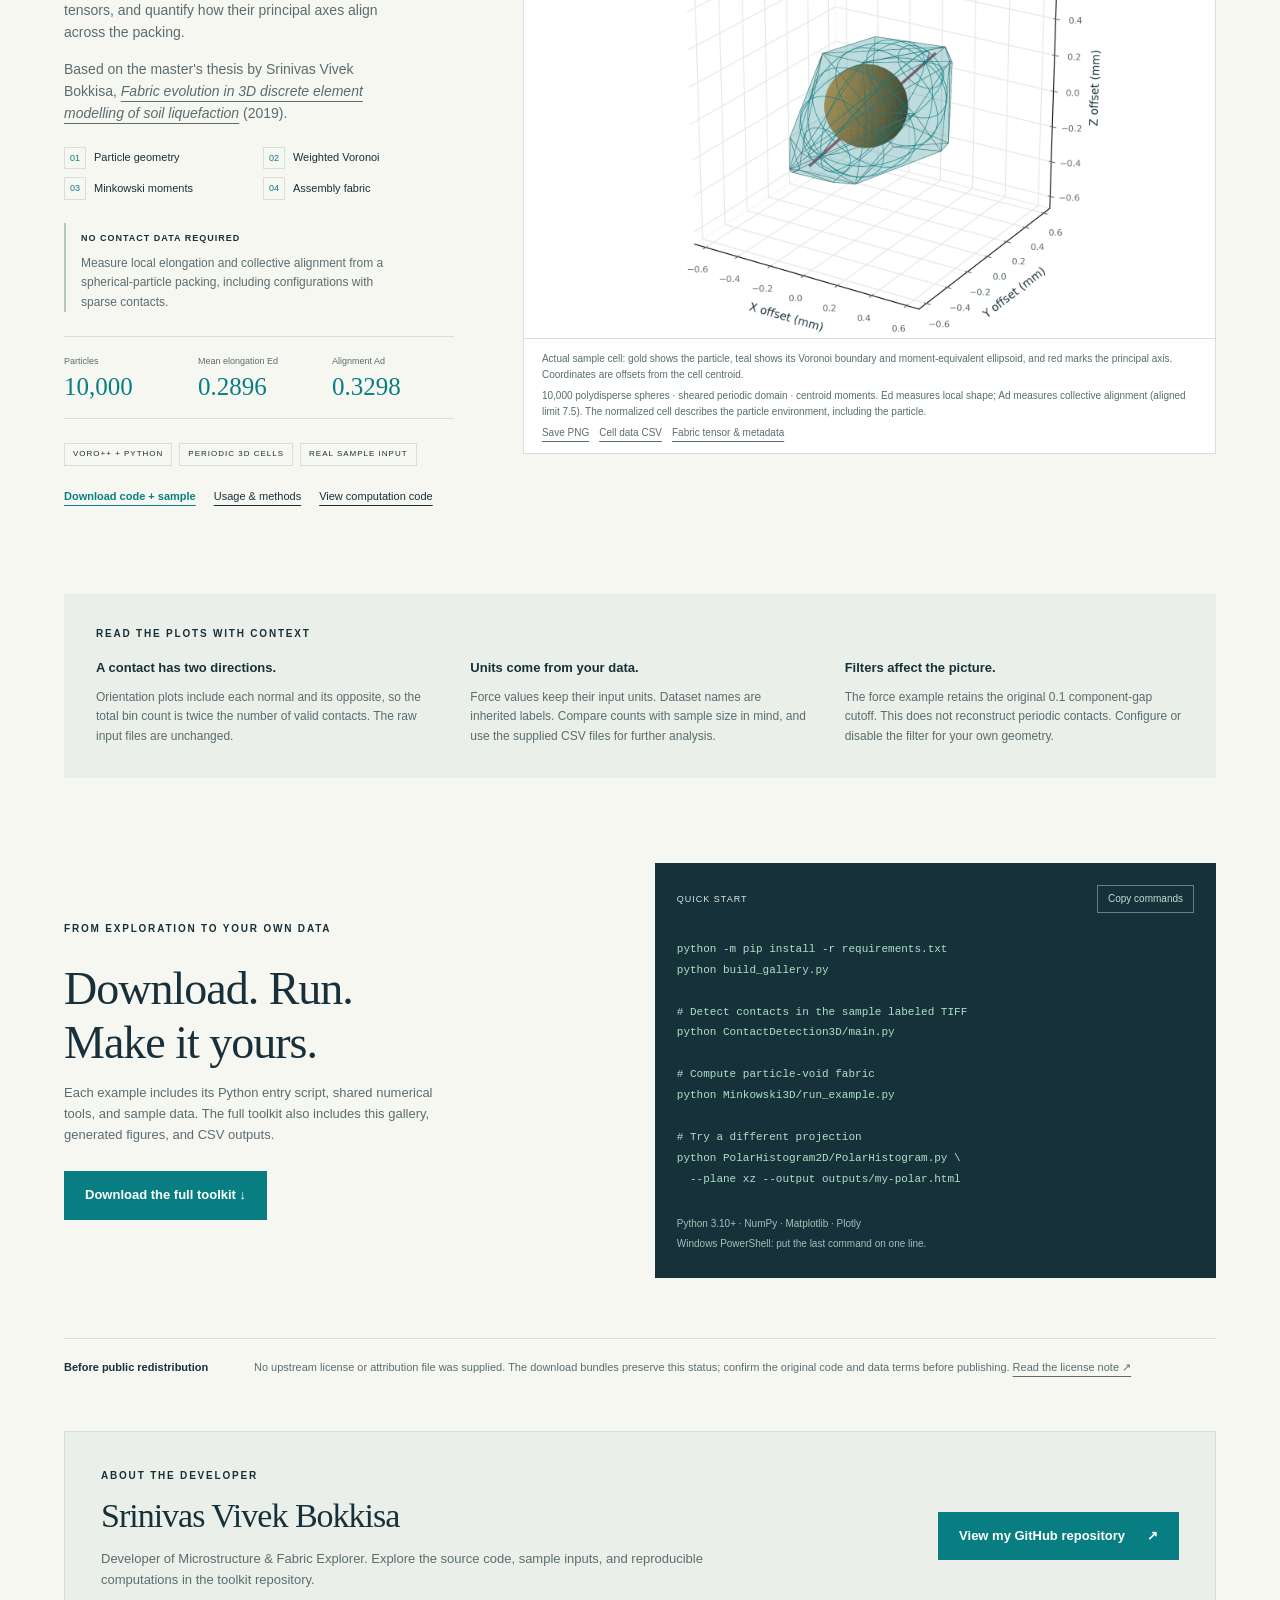
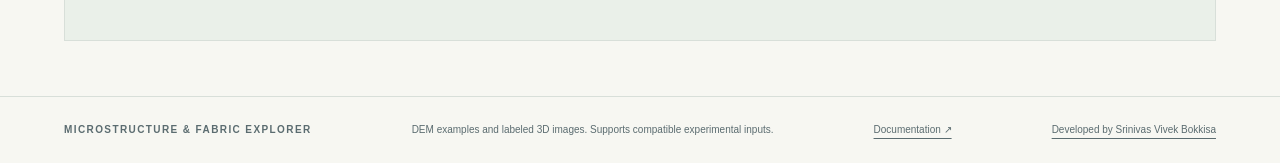
==== commit 285515e2: "Update index.html" ====
--- a/index.html
+++ b/index.html
@@ -33,7 +33,17 @@
     <div class="visual-panel"><div class="panel-toolbar controls"><label>Dataset <select id="sphere-dataset"><option value="aniso">Aniso</option><option value="iso">Iso</option></select></label><span class="interaction-hint">DRAG TO ROTATE · PINCH TO ZOOM</span><a id="sphere-open" href="outputs/sphere-aniso.html" target="_blank" rel="noopener">Open plot ↗</a></div><iframe id="sphere-frame" title="Rotatable three-dimensional contact orientation histogram" src="outputs/sphere-aniso.html" loading="lazy"></iframe><div class="panel-caption"><p id="sphere-caption" aria-live="polite">36 azimuth × 18 latitude bands · Equal solid angle</p><div><a id="sphere-csv" href="outputs/sphere-aniso.csv" download>Bin data CSV ↓</a> <a id="sphere-png" href="outputs/sphere-aniso.png">Static preview ↗</a></div></div></div>
   </article>
   <article class="tool contact-tool" id="contacts">
-    <div class="tool-copy"><span class="tool-number">04 / IMAGE-BASED CONTACT DETECTION</span><h3>From the original image<br>to contact fabric.</h3><p>Follow the algorithm through four views of the same segmented sample: the labeled particles, a contact voxel patch, the contact centroids and normals, and the coordination number distribution.</p><div class="use-case"><span>REAL PARTICLES, REAL SHAPES</span><p>Use this algorithm with segmented 3D X-ray micro-CT images of particles with real, irregular shapes. No spherical shape assumption is required. Spheres are used here for simplicity and validation purposes.</p></div><p>Provide one integer label per particle and calibrated isotropic voxel spacing. Configurable dilation shells identify neighboring particles; PCA estimates the contact normals.</p><div class="tags"><span>SCIPY + TIFFFILE</span><span>3D X-RAY MICRO-CT</span><span>REAL PARTICLE SHAPES</span></div><div class="tool-links"><a href="downloads/contact-detection.zip" download>Download code + sample TIFF</a><a href="ContactDetection3D/README.md">Usage &amp; methods</a><a href="ContactDetection3D/main.py">View entry script</a></div></div>
+    <div class="tool-copy">
+      <span class="tool-number">04 / IMAGE-BASED CONTACT DETECTION</span>
+      <h3>From the labelled 3D image<br>to contact fabric.</h3>
+      <p>Start with a segmented 3D TIFF in which each particle has a unique integer label and the voxel spacing is calibrated and isotropic. The algorithm converts the labelled volume into contact patches, contact normals, and a fabric tensor that describes their directional alignment.</p>
+      <p><strong>Identify contact patches.</strong> Within each particle's padded bounding box, binary dilation expands its mask by a configurable number of voxel layers. Subtracting the original mask leaves a shell; other particle labels inside it identify candidate neighbors. Each pair is stored once, using the higher-ID particle's voxels inside the lower-ID particle's shell as its contact patch.</p>
+      <p><strong>Estimate contact geometry.</strong> Patches below the minimum voxel count and collinear patches are discarded. The mean patch position gives the contact centroid. Principal component analysis (PCA) of the calibrated voxel coordinates estimates two tangent directions and a normal along the direction of least variance, perpendicular to the fitted patch plane.</p>
+      <p><strong>Compute coordination and fabric.</strong> Retained pairs form a contact network: each particle's coordination number is its number of neighbors, including zero for isolated particles. Averaging the normal outer products gives the fabric tensor, F = &lang;n &otimes; n&rang;, with either equal contact weights or patch voxel-count weights. Its eigenvectors reveal principal directions, while differences between its eigenvalues quantify directional anisotropy.</p>
+      <div class="use-case"><span>REAL PARTICLES, REAL SHAPES</span><p>Use segmented 3D X-ray micro-CT images of irregular particles; no spherical shape assumption is required. Spheres are used here for simplicity and validation. Contacts represent geometric proximity set by the dilation shell; patch voxel counts are not physical contact areas or forces.</p></div>
+      <div class="tags"><span>SCIPY + TIFFFILE</span><span>3D X-RAY MICRO-CT</span><span>REAL PARTICLE SHAPES</span></div>
+      <div class="tool-links"><a href="downloads/contact-detection.zip" download>Download code + sample TIFF</a><a href="ContactDetection3D/README.md">Usage &amp; methods</a><a href="ContactDetection3D/main.py">View entry script</a></div>
+    </div>
     <div class="visual-panel contact-panel">
       <div class="panel-toolbar controls"><label>View <select id="contact-view"><option value="volume">Segmented 3D image</option><option value="patch">Contact voxel patch</option><option value="normals">Centroids &amp; normals</option><option value="coordination">Coordination distribution</option></select></label><a id="contact-open" href="outputs/contact-detection/segmented-volume.html" target="_blank" rel="noopener">Open view</a></div>
       <iframe id="contact-frame" title="Rotatable 3D view of the original segmented TIFF showing individually colored spherical particles" src="outputs/contact-detection/segmented-volume.html" loading="lazy"></iframe>
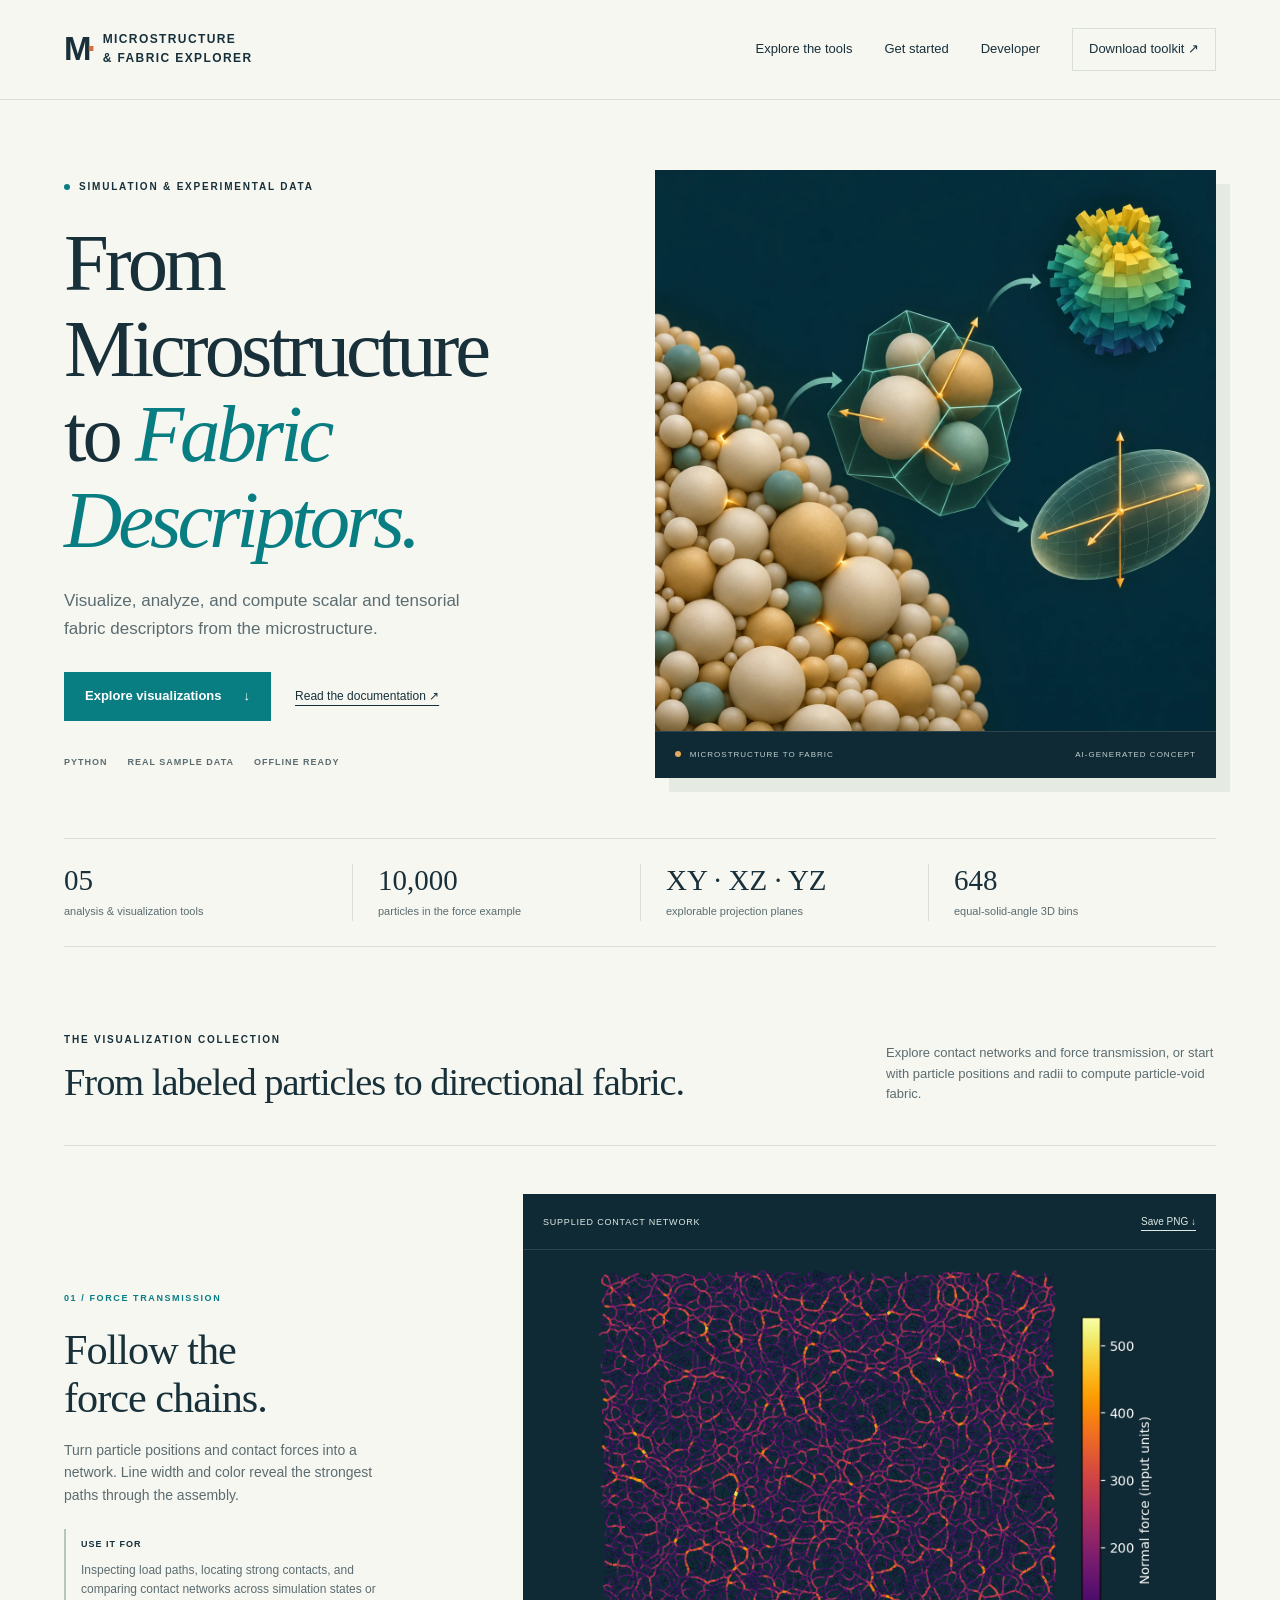
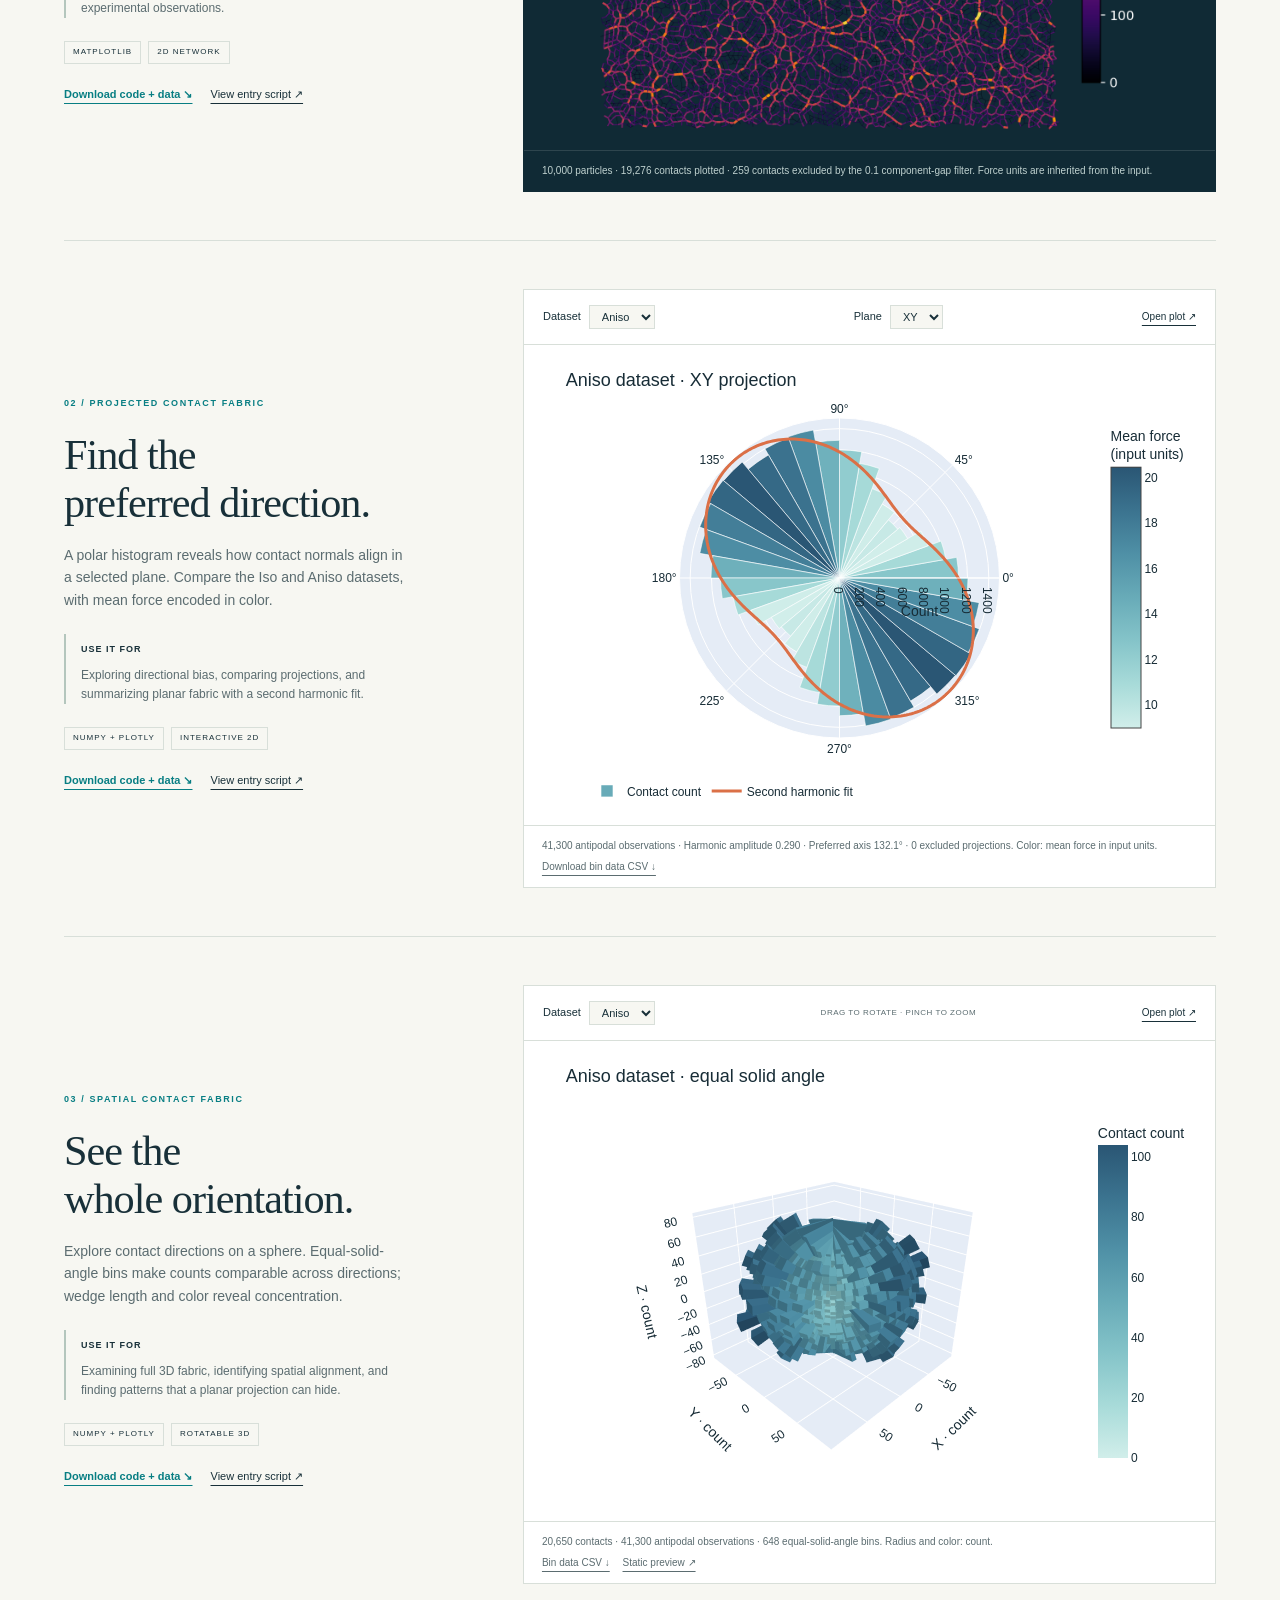
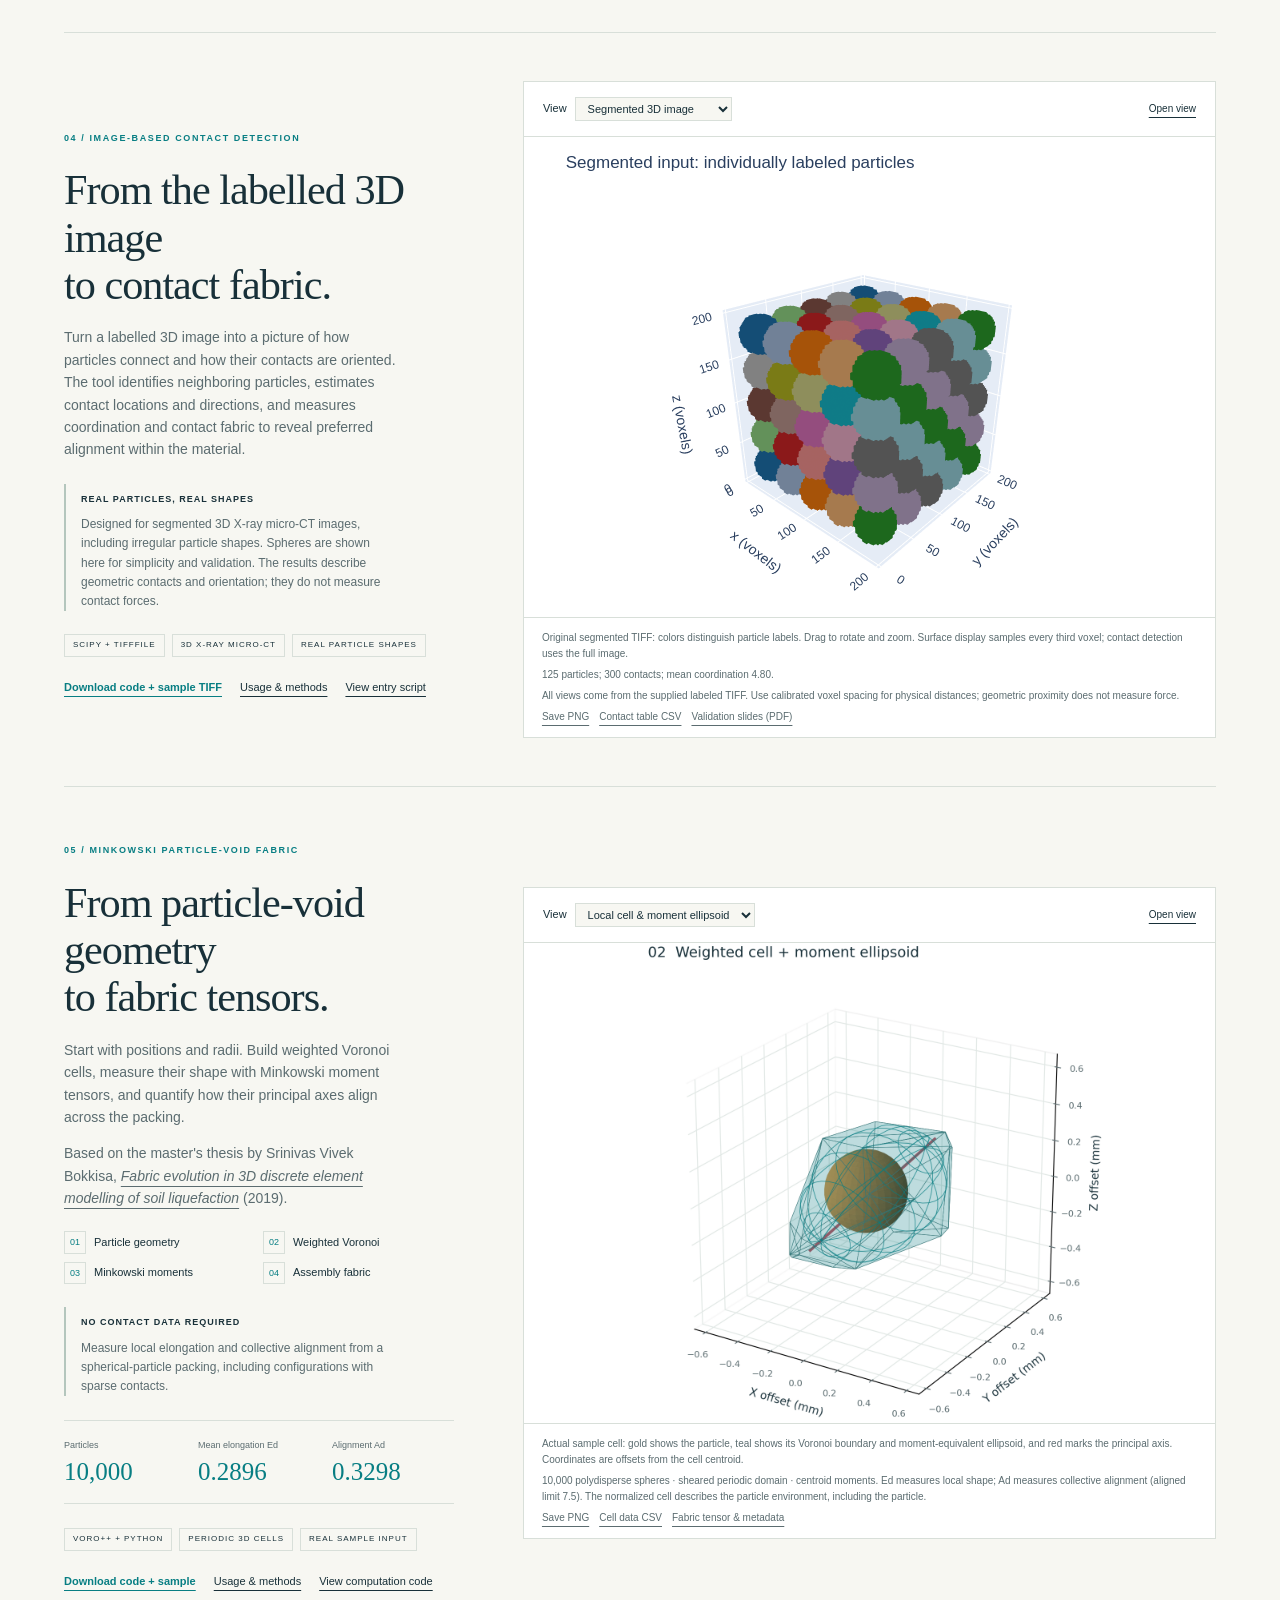
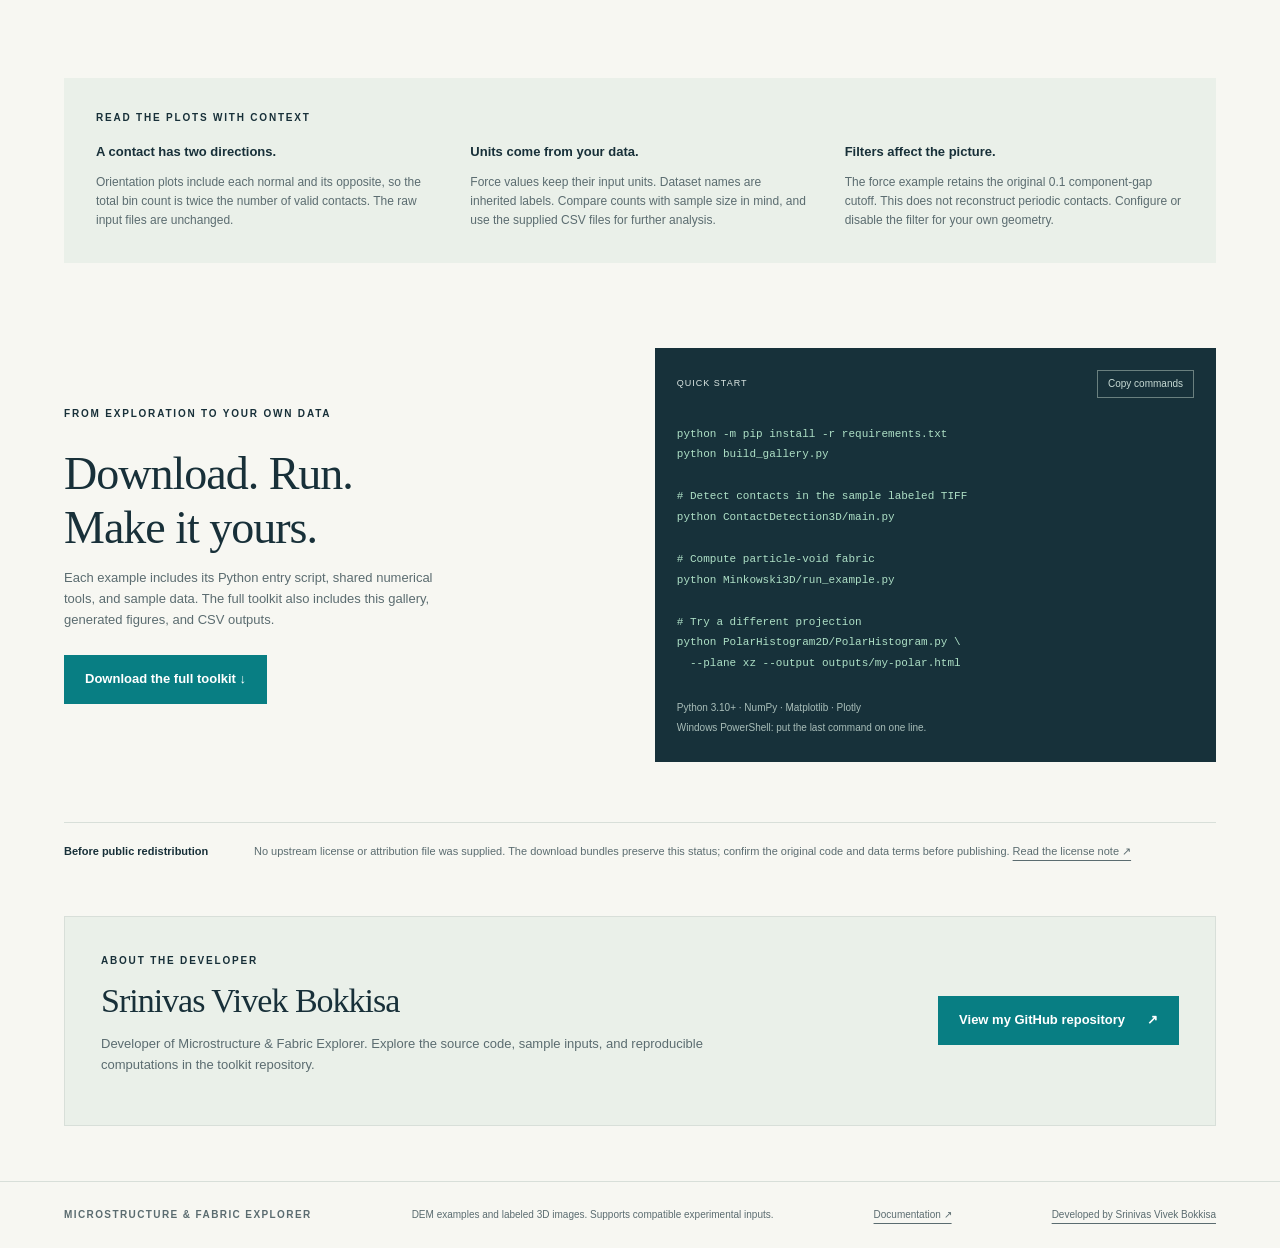
==== commit 18e64601: "Update index.html" ====
--- a/index.html
+++ b/index.html
@@ -36,11 +36,8 @@
     <div class="tool-copy">
       <span class="tool-number">04 / IMAGE-BASED CONTACT DETECTION</span>
       <h3>From the labelled 3D image<br>to contact fabric.</h3>
-      <p>Start with a segmented 3D TIFF in which each particle has a unique integer label and the voxel spacing is calibrated and isotropic. The algorithm converts the labelled volume into contact patches, contact normals, and a fabric tensor that describes their directional alignment.</p>
-      <p><strong>Identify contact patches.</strong> Within each particle's padded bounding box, binary dilation expands its mask by a configurable number of voxel layers. Subtracting the original mask leaves a shell; other particle labels inside it identify candidate neighbors. Each pair is stored once, using the higher-ID particle's voxels inside the lower-ID particle's shell as its contact patch.</p>
-      <p><strong>Estimate contact geometry.</strong> Patches below the minimum voxel count and collinear patches are discarded. The mean patch position gives the contact centroid. Principal component analysis (PCA) of the calibrated voxel coordinates estimates two tangent directions and a normal along the direction of least variance, perpendicular to the fitted patch plane.</p>
-      <p><strong>Compute coordination and fabric.</strong> Retained pairs form a contact network: each particle's coordination number is its number of neighbors, including zero for isolated particles. Averaging the normal outer products gives the fabric tensor, F = &lang;n &otimes; n&rang;, with either equal contact weights or patch voxel-count weights. Its eigenvectors reveal principal directions, while differences between its eigenvalues quantify directional anisotropy.</p>
-      <div class="use-case"><span>REAL PARTICLES, REAL SHAPES</span><p>Use segmented 3D X-ray micro-CT images of irregular particles; no spherical shape assumption is required. Spheres are used here for simplicity and validation. Contacts represent geometric proximity set by the dilation shell; patch voxel counts are not physical contact areas or forces.</p></div>
+      <p>Turn a labelled 3D image into a picture of how particles connect and how their contacts are oriented. The tool identifies neighboring particles, estimates contact locations and directions, and measures coordination and contact fabric to reveal preferred alignment within the material.</p>
+      <div class="use-case"><span>REAL PARTICLES, REAL SHAPES</span><p>Designed for segmented 3D X-ray micro-CT images, including irregular particle shapes. Spheres are shown here for simplicity and validation. The results describe geometric contacts and orientation; they do not measure contact forces.</p></div>
       <div class="tags"><span>SCIPY + TIFFFILE</span><span>3D X-RAY MICRO-CT</span><span>REAL PARTICLE SHAPES</span></div>
       <div class="tool-links"><a href="downloads/contact-detection.zip" download>Download code + sample TIFF</a><a href="ContactDetection3D/README.md">Usage &amp; methods</a><a href="ContactDetection3D/main.py">View entry script</a></div>
     </div>
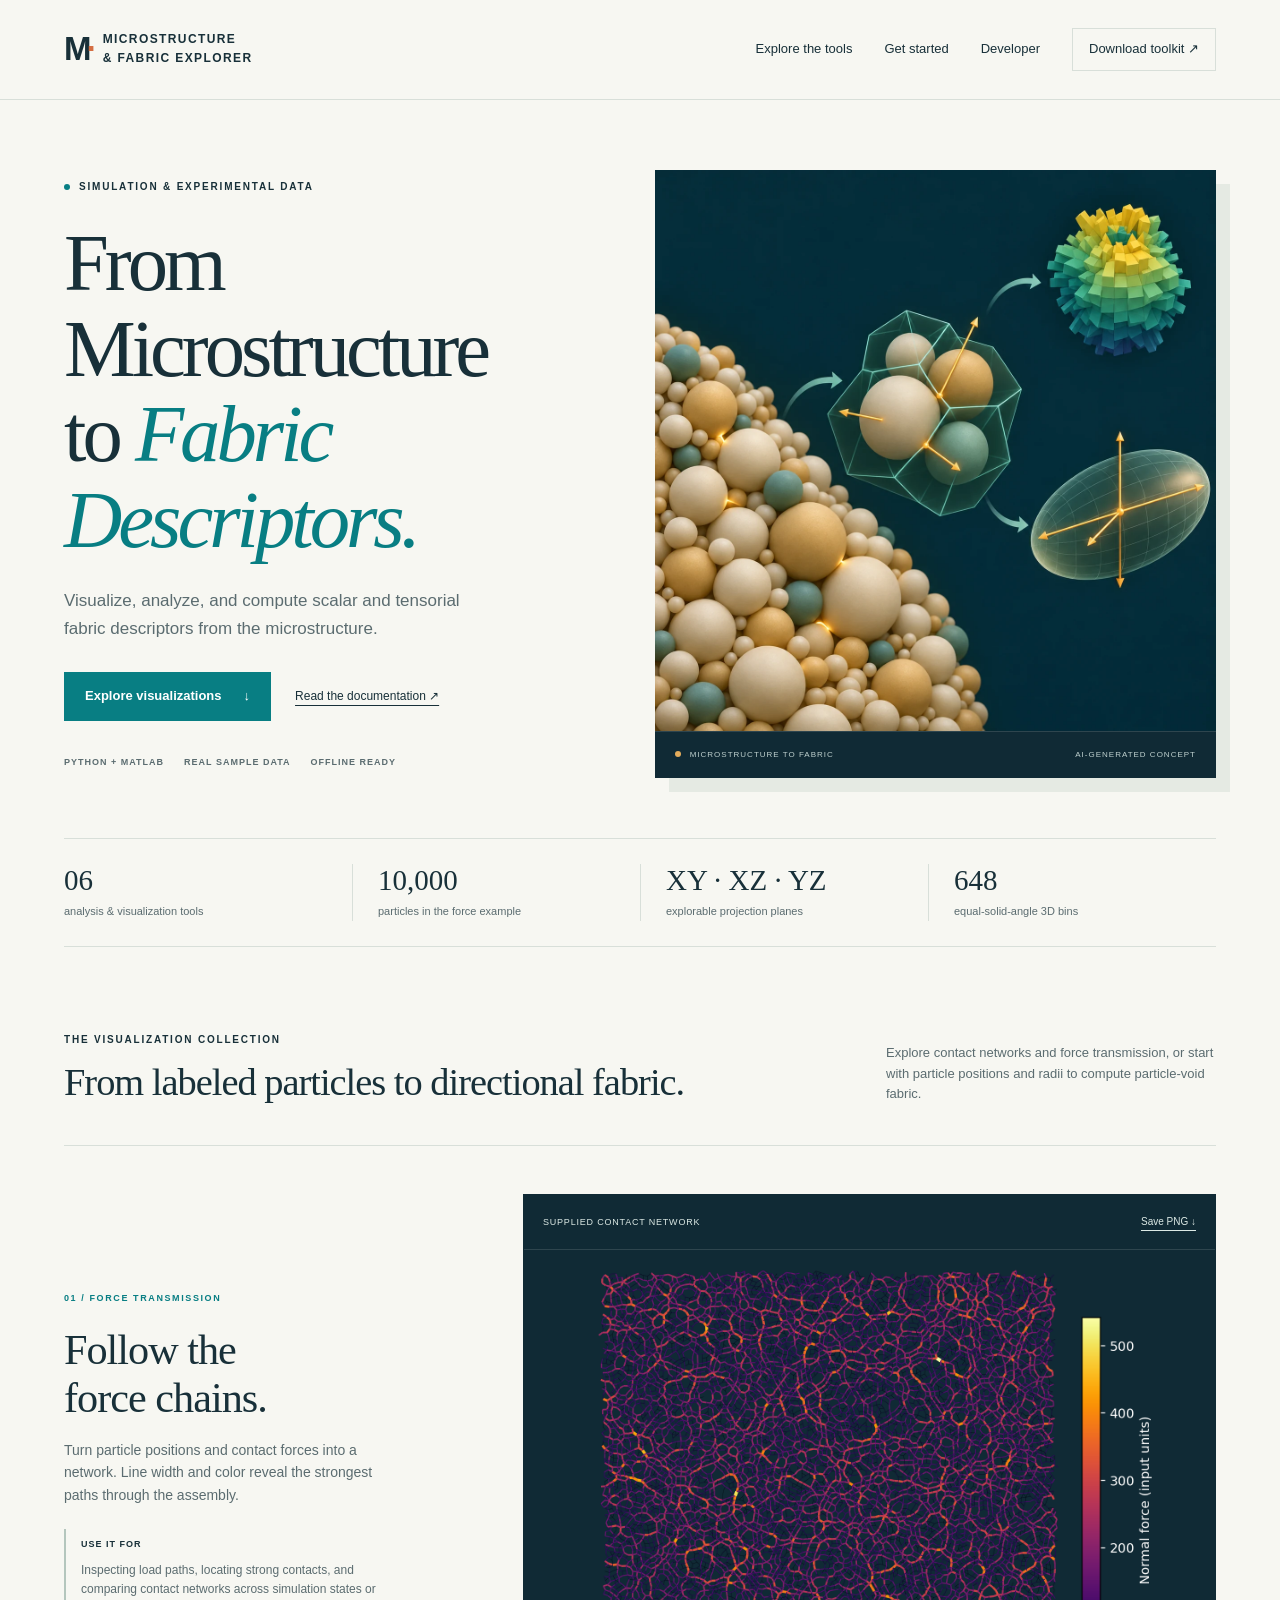
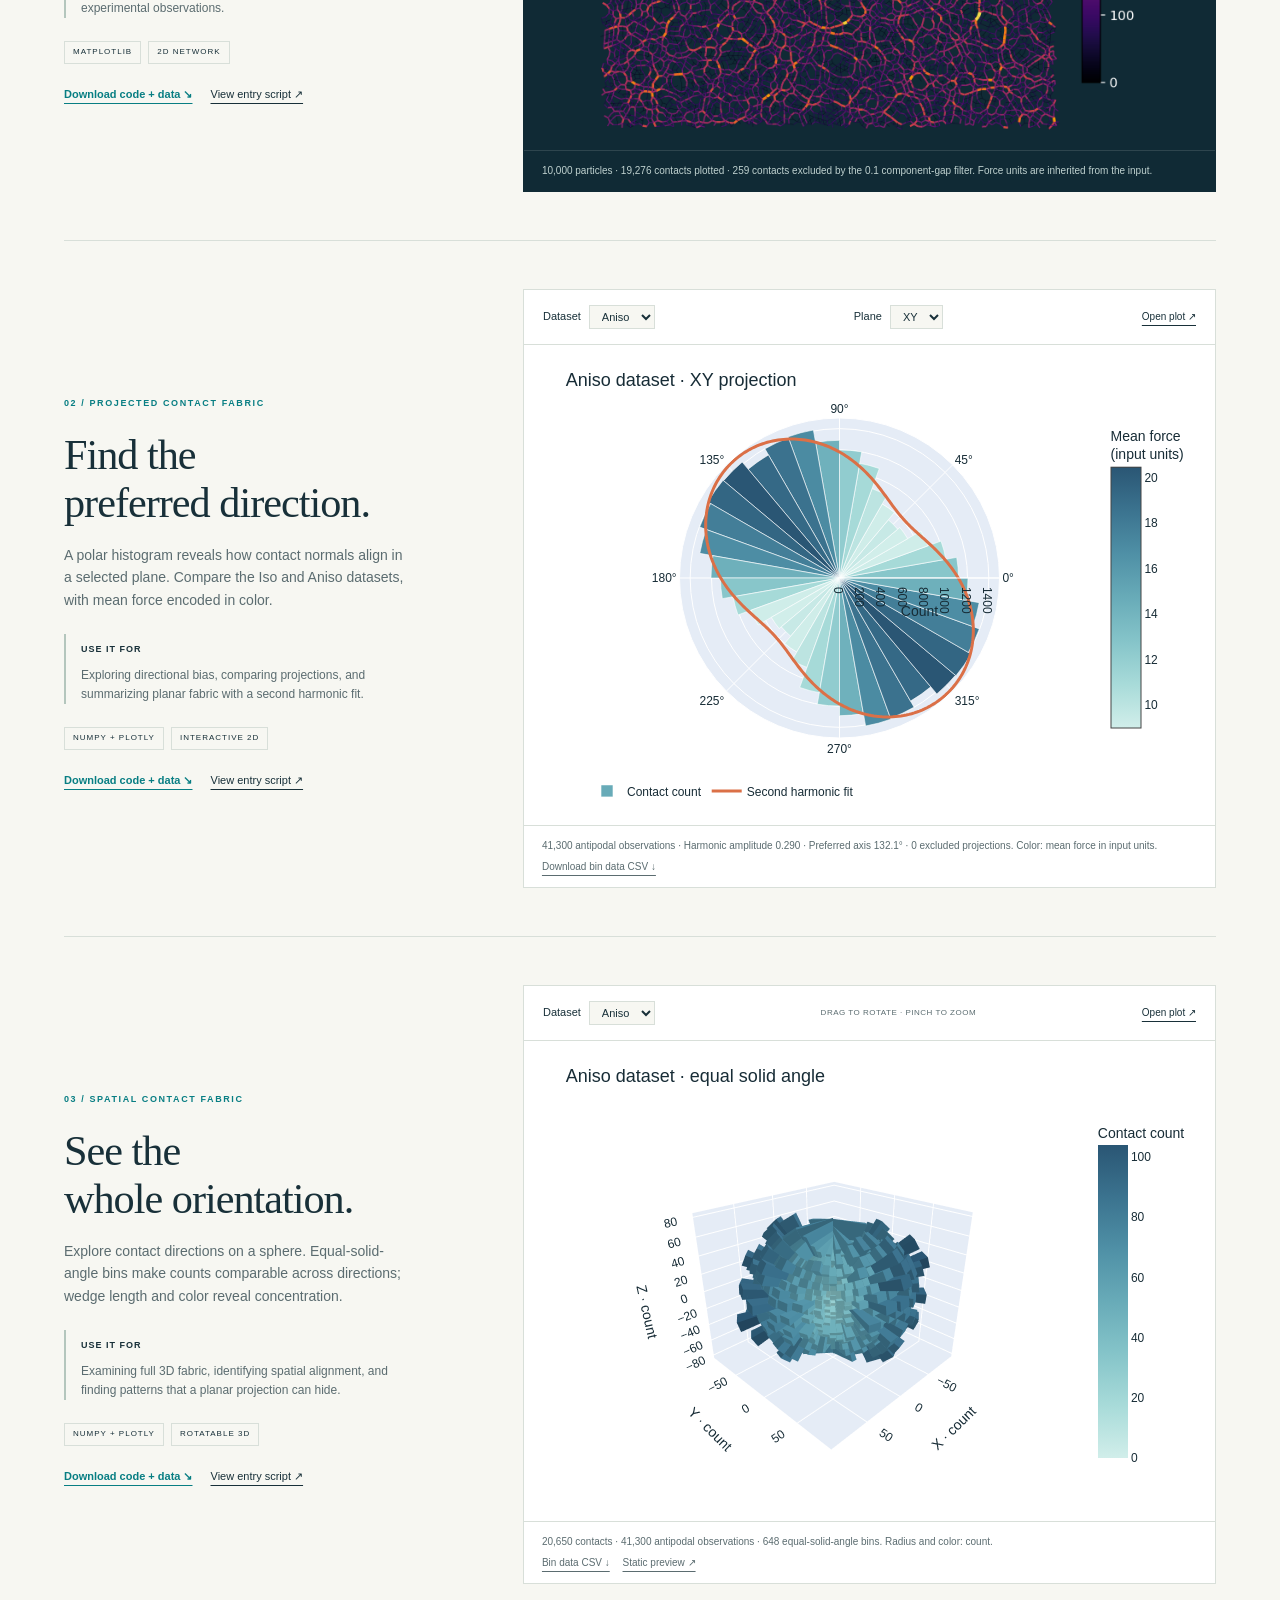
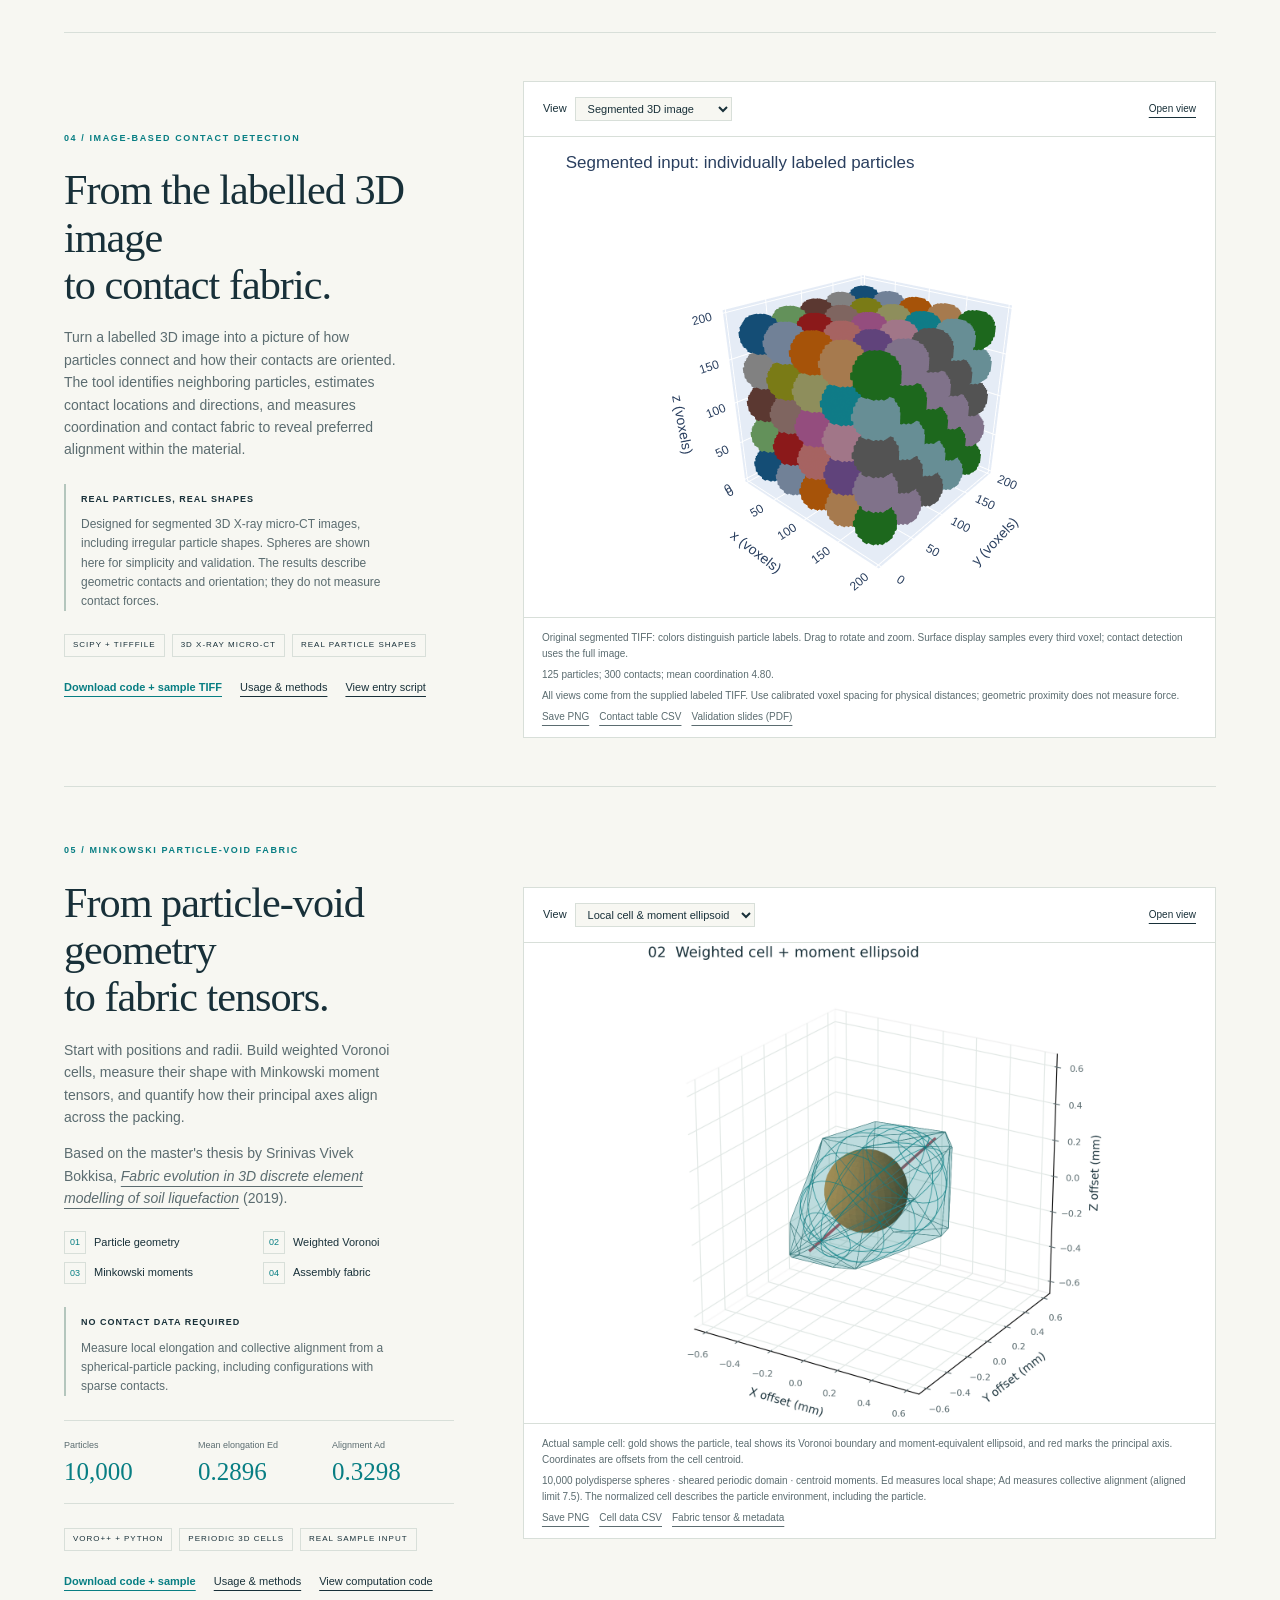
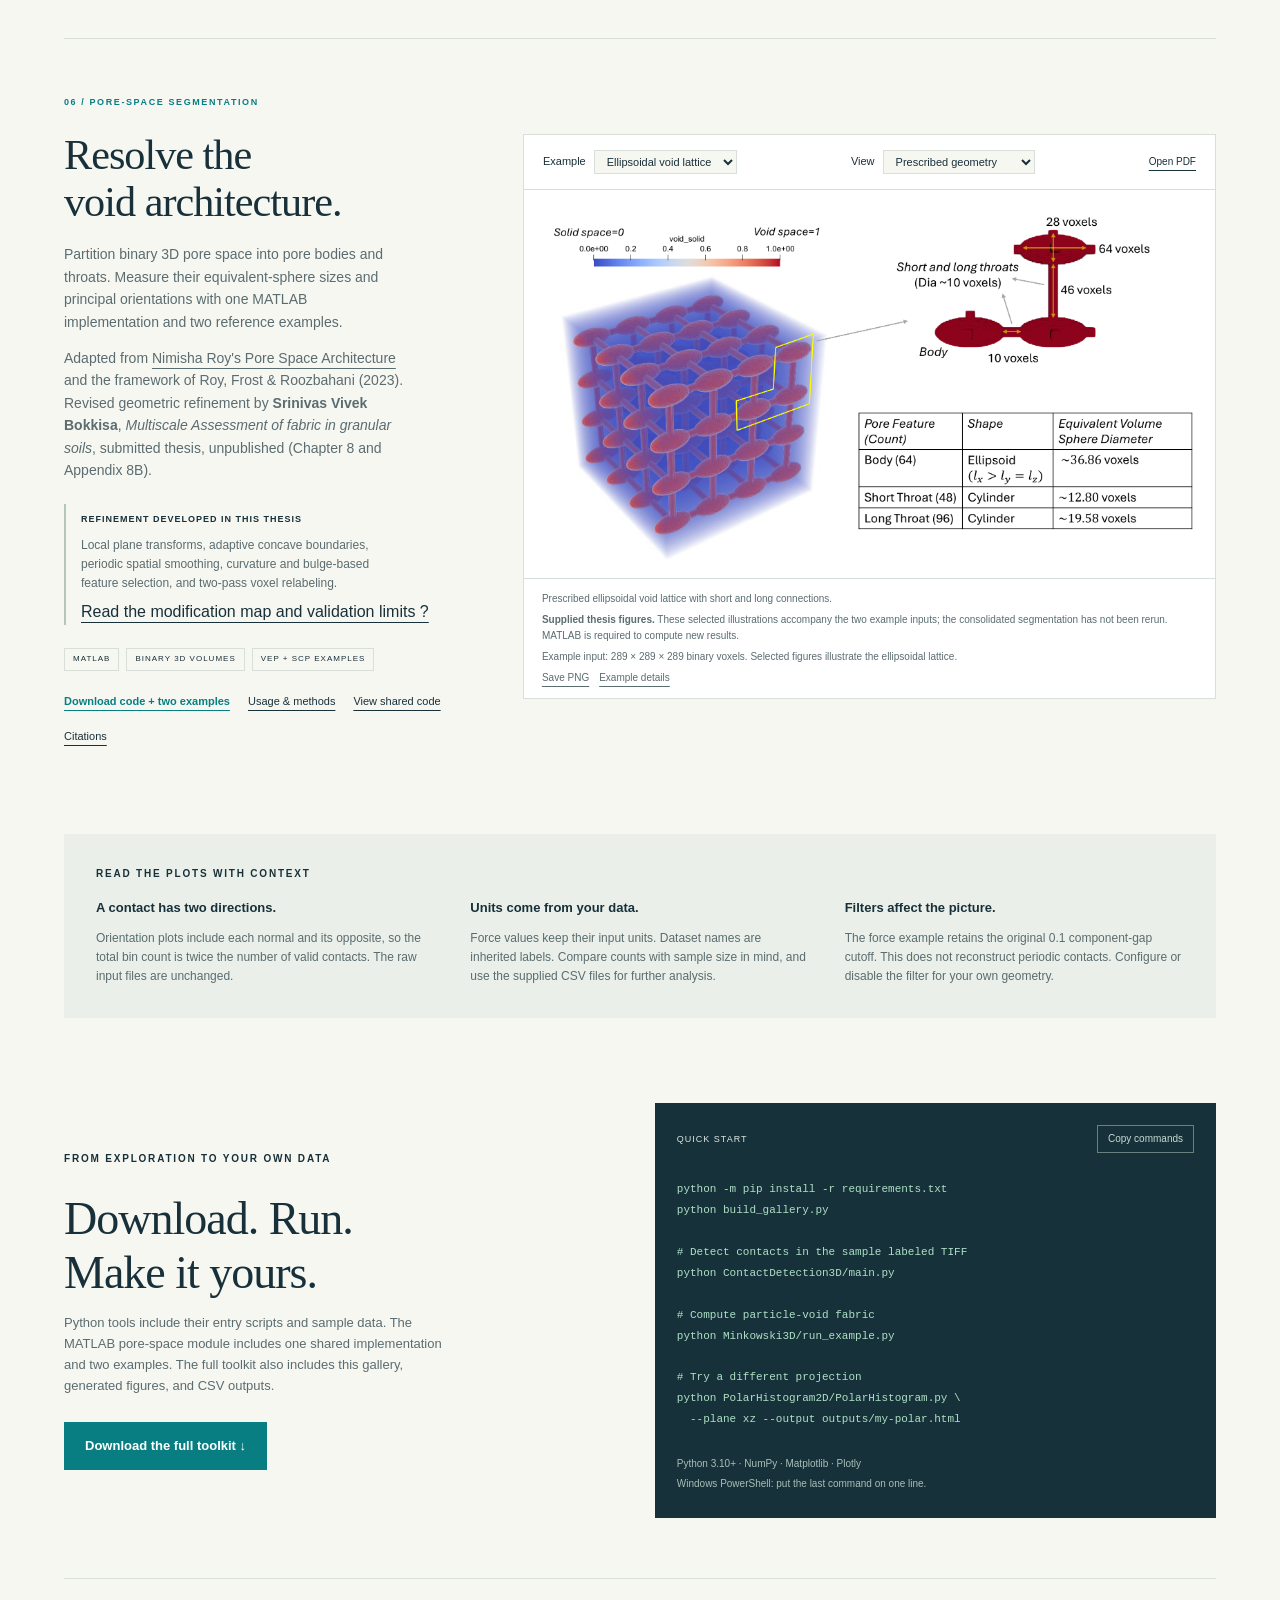
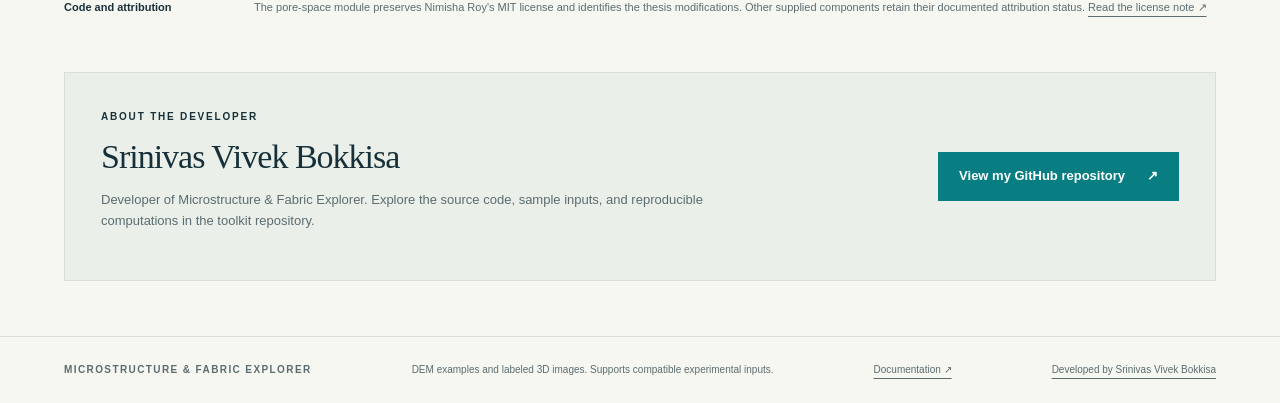
==== commit 75f9acaf: "Added a new toolkit for PoreSpaceSegmentation" ====
--- a/index.html
+++ b/index.html
@@ -4,7 +4,7 @@
   <meta name="author" content="Srinivas Vivek Bokkisa">
   <meta charset="utf-8">
   <meta name="viewport" content="width=device-width,initial-scale=1">
-  <meta name="description" content="Explore microstructure, contact networks, and directional fabric from simulation or experimental data with reproducible Python tools and interactive visualizations.">
+  <meta name="description" content="Explore microstructure, contact networks, and directional fabric from simulation or experimental data with reproducible Python and MATLAB tools and interactive visualizations.">
   <title>Microstructure &amp; Fabric Explorer</title>
   <link rel="stylesheet" href="styles.css">
   <script src="gallery-data.js" defer></script>
@@ -14,10 +14,10 @@
 <header class="site-header"><a class="brand" href="#"><span class="brand-mark" aria-hidden="true">M<span>·</span></span> <span>MICROSTRUCTURE<br>&amp; FABRIC EXPLORER</span></a><nav aria-label="Main navigation"><a href="#explore">Explore the tools</a><a href="#workflow">Get started</a><a href="#developer">Developer</a><a class="nav-download" href="downloads/microstructure-fabric-explorer.zip" download>Download toolkit <span aria-hidden="true">↗</span></a></nav></header>
 <main>
 <section class="hero">
-  <div class="hero-copy"><p class="eyebrow"><span class="status-dot"></span> SIMULATION &amp; EXPERIMENTAL DATA</p><h1>From Microstructure<br>to <em>Fabric Descriptors.</em></h1><p class="intro">Visualize, analyze, and compute scalar and tensorial fabric descriptors from the microstructure.</p><div class="hero-actions"><a class="button" href="#explore">Explore visualizations <span aria-hidden="true">↓</span></a><a class="text-link" href="README.md">Read the documentation ↗</a></div><div class="hero-footnote"><span>PYTHON</span><span>REAL SAMPLE DATA</span><span>OFFLINE READY</span></div></div>
+  <div class="hero-copy"><p class="eyebrow"><span class="status-dot"></span> SIMULATION &amp; EXPERIMENTAL DATA</p><h1>From Microstructure<br>to <em>Fabric Descriptors.</em></h1><p class="intro">Visualize, analyze, and compute scalar and tensorial fabric descriptors from the microstructure.</p><div class="hero-actions"><a class="button" href="#explore">Explore visualizations <span aria-hidden="true">↓</span></a><a class="text-link" href="README.md">Read the documentation ↗</a></div><div class="hero-footnote"><span>PYTHON + MATLAB</span><span>REAL SAMPLE DATA</span><span>OFFLINE READY</span></div></div>
   <figure class="hero-figure"><img src="outputs/microstructure-to-fabric.webp" width="1254" height="1254" fetchpriority="high" alt="Conceptual illustration of a dense spherical granular packing transitioning through contact normals and Voronoi cells into a 3D spherical histogram and an ellipsoidal approximation."><figcaption><span><i class="live-dot"></i> MICROSTRUCTURE TO FABRIC</span><span>AI-GENERATED CONCEPT</span></figcaption></figure>
 </section>
-<div class="facts" aria-label="Toolkit overview"><div><strong>05</strong><span>analysis &amp; visualization tools</span></div><div><strong>10,000</strong><span>particles in the force example</span></div><div><strong>XY · XZ · YZ</strong><span>explorable projection planes</span></div><div><strong>648</strong><span>equal-solid-angle 3D bins</span></div></div>
+<div class="facts" aria-label="Toolkit overview"><div><strong>06</strong><span>analysis &amp; visualization tools</span></div><div><strong>10,000</strong><span>particles in the force example</span></div><div><strong>XY · XZ · YZ</strong><span>explorable projection planes</span></div><div><strong>648</strong><span>equal-solid-angle 3D bins</span></div></div>
 <section id="explore" class="explore">
   <div class="section-heading"><div><p class="eyebrow">THE VISUALIZATION COLLECTION</p><h2>From labeled particles to directional fabric.</h2></div><p>Explore contact networks and force transmission, or start with particle positions and radii to compute particle-void fabric.</p></div>
   <article class="tool force-tool" id="force">
@@ -40,7 +40,7 @@
       <div class="use-case"><span>REAL PARTICLES, REAL SHAPES</span><p>Designed for segmented 3D X-ray micro-CT images, including irregular particle shapes. Spheres are shown here for simplicity and validation. The results describe geometric contacts and orientation; they do not measure contact forces.</p></div>
       <div class="tags"><span>SCIPY + TIFFFILE</span><span>3D X-RAY MICRO-CT</span><span>REAL PARTICLE SHAPES</span></div>
       <div class="tool-links"><a href="downloads/contact-detection.zip" download>Download code + sample TIFF</a><a href="ContactDetection3D/README.md">Usage &amp; methods</a><a href="ContactDetection3D/main.py">View entry script</a></div>
-    </div>
+    </div>
     <div class="visual-panel contact-panel">
       <div class="panel-toolbar controls"><label>View <select id="contact-view"><option value="volume">Segmented 3D image</option><option value="patch">Contact voxel patch</option><option value="normals">Centroids &amp; normals</option><option value="coordination">Coordination distribution</option></select></label><a id="contact-open" href="outputs/contact-detection/segmented-volume.html" target="_blank" rel="noopener">Open view</a></div>
       <iframe id="contact-frame" title="Rotatable 3D view of the original segmented TIFF showing individually colored spherical particles" src="outputs/contact-detection/segmented-volume.html" loading="lazy"></iframe>
@@ -67,9 +67,29 @@
       <div class="panel-caption"><p id="minkowski-caption" aria-live="polite">Actual sample cell: gold shows the particle, teal shows its Voronoi boundary and moment-equivalent ellipsoid, and red marks the principal axis. Coordinates are offsets from the cell centroid.</p><p>10,000 polydisperse spheres &middot; sheared periodic domain &middot; centroid moments. Ed measures local shape; Ad measures collective alignment (aligned limit 7.5). The normalized cell describes the particle environment, including the particle.</p><a id="minkowski-save" href="outputs/minkowski/cell.png" download>Save PNG</a><a href="outputs/minkowski/cells.csv" download>Cell data CSV</a><a href="outputs/minkowski/fabric.json">Fabric tensor &amp; metadata</a></div>
     </div>
   </article>
+  <article class="tool pore-tool" id="pore-space">
+    <div class="tool-copy">
+      <span class="tool-number">06 / PORE-SPACE SEGMENTATION</span>
+      <h3>Resolve the<br>void architecture.</h3>
+      <p>Partition binary 3D pore space into pore bodies and throats. Measure their equivalent-sphere sizes and principal orientations with one MATLAB implementation and two reference examples.</p>
+      <p>Adapted from <a href="https://github.com/Nimisha-Roy/Pore_Space_Architecture" target="_blank" rel="noopener">Nimisha Roy's Pore Space Architecture</a> and the framework of Roy, Frost &amp; Roozbahani (2023). Revised geometric refinement by <strong>Srinivas Vivek Bokkisa</strong>, <cite>Multiscale Assessment of fabric in granular soils</cite>, submitted thesis, unpublished (Chapter 8 and Appendix 8B).</p>
+      <div class="use-case"><span>REFINEMENT DEVELOPED IN THIS THESIS</span><p>Local plane transforms, adaptive concave boundaries, periodic spatial smoothing, curvature and bulge-based feature selection, and two-pass voxel relabeling.</p><a href="PoreSpaceSegmentation3D/docs/MODIFICATIONS.md">Read the modification map and validation limits ?</a></div>
+      <div class="tags"><span>MATLAB</span><span>BINARY 3D VOLUMES</span><span>VEP + SCP EXAMPLES</span></div>
+      <div class="tool-links"><a href="downloads/pore-space-segmentation3d.zip" download>Download code + two examples</a><a href="PoreSpaceSegmentation3D/README.md">Usage &amp; methods</a><a href="PoreSpaceSegmentation3D/poreSpaceSegmentation3D.m">View shared code</a><a href="PoreSpaceSegmentation3D/REFERENCES.bib" download>Citations</a></div>
+    </div>
+    <div class="visual-panel pore-panel">
+      <div class="panel-toolbar controls">
+        <label>Example <select id="pore-example"><option value="VEP">Ellipsoidal void lattice</option><option value="SCP">Simple cubic packing</option></select></label>
+        <label>View <select id="pore-view"><option value="geometry">Prescribed geometry</option><option value="workflow">Five-stage workflow</option><option value="refinement-short">Short-throat refinement</option><option value="refinement-long">Long-throat refinement</option><option value="sizes">Size distributions</option><option value="orientations">Principal orientations</option></select></label>
+        <a id="pore-open" href="PoreSpaceSegmentation3D/examples/VEP/figures/geometry.pdf" target="_blank" rel="noopener">Open PDF</a>
+      </div>
+      <img id="pore-image" class="pore-preview" src="outputs/pore-space/vep/geometry.png" alt="Prescribed ellipsoidal void lattice used to examine pore-body and throat segmentation." loading="lazy">
+      <div class="panel-caption"><p id="pore-caption" aria-live="polite">Prescribed ellipsoidal void lattice with short and long connections.</p><p><strong>Supplied thesis figures.</strong> These selected illustrations accompany the two example inputs; the consolidated segmentation has not been rerun. MATLAB is required to compute new results.</p><p id="pore-reference">Example input: 289 &times; 289 &times; 289 binary voxels.</p><a id="pore-save" href="outputs/pore-space/vep/geometry.png" download>Save PNG</a><a id="pore-example-doc" href="PoreSpaceSegmentation3D/examples/VEP/README.md">Example details</a></div>
+    </div>
+  </article>
 </section>
 <section class="reading"><p class="eyebrow">READ THE PLOTS WITH CONTEXT</p><div class="reading-grid"><div><h4>A contact has two directions.</h4><p>Orientation plots include each normal and its opposite, so the total bin count is twice the number of valid contacts. The raw input files are unchanged.</p></div><div><h4>Units come from your data.</h4><p>Force values keep their input units. Dataset names are inherited labels. Compare counts with sample size in mind, and use the supplied CSV files for further analysis.</p></div><div><h4>Filters affect the picture.</h4><p>The force example retains the original 0.1 component-gap cutoff. This does not reconstruct periodic contacts. Configure or disable the filter for your own geometry.</p></div></div></section>
-<section id="workflow" class="workflow"><div><p class="eyebrow">FROM EXPLORATION TO YOUR OWN DATA</p><h2>Download. Run.<br>Make it yours.</h2><p>Each example includes its Python entry script, shared numerical tools, and sample data. The full toolkit also includes this gallery, generated figures, and CSV outputs.</p><a class="button" href="downloads/microstructure-fabric-explorer.zip" download>Download the full toolkit ↓</a></div><div class="terminal"><div class="terminal-top"><span>QUICK START</span><button id="copy-command" type="button">Copy commands</button></div><pre><code id="quickstart">python -m pip install -r requirements.txt
+<section id="workflow" class="workflow"><div><p class="eyebrow">FROM EXPLORATION TO YOUR OWN DATA</p><h2>Download. Run.<br>Make it yours.</h2><p>Python tools include their entry scripts and sample data. The MATLAB pore-space module includes one shared implementation and two examples. The full toolkit also includes this gallery, generated figures, and CSV outputs.</p><a class="button" href="downloads/microstructure-fabric-explorer.zip" download>Download the full toolkit ↓</a></div><div class="terminal"><div class="terminal-top"><span>QUICK START</span><button id="copy-command" type="button">Copy commands</button></div><pre><code id="quickstart">python -m pip install -r requirements.txt
 python build_gallery.py
 
 # Detect contacts in the sample labeled TIFF
@@ -81,7 +101,7 @@
 # Try a different projection
 python PolarHistogram2D/PolarHistogram.py \
   --plane xz --output outputs/my-polar.html</code></pre><p>Python 3.10+ · NumPy · Matplotlib · Plotly</p><p>Windows PowerShell: put the last command on one line.</p><span id="copy-status" role="status"></span></div></section>
-<aside class="license-note"><strong>Before public redistribution</strong><p>No upstream license or attribution file was supplied. The download bundles preserve this status; confirm the original code and data terms before publishing. <a href="LICENSE-NOTE.md">Read the license note ↗</a></p></aside>
+<aside class="license-note"><strong>Code and attribution</strong><p>The pore-space module preserves Nimisha Roy's MIT license and identifies the thesis modifications. Other supplied components retain their documented attribution status. <a href="LICENSE-NOTE.md">Read the license note ↗</a></p></aside>
 <section id="developer" class="developer">
   <div><p class="eyebrow">ABOUT THE DEVELOPER</p><h2>Srinivas Vivek Bokkisa</h2><p>Developer of Microstructure &amp; Fabric Explorer. Explore the source code, sample inputs, and reproducible computations in the toolkit repository.</p></div>
   <a class="button" href="https://github.com/srinivas12viv/microstructure-fabric-explorer" target="_blank" rel="noopener">View my GitHub repository <span aria-hidden="true">&#8599;</span></a>
--- a/styles.css
+++ b/styles.css
@@ -23,3 +23,5 @@
 .developer .eyebrow{margin-bottom:12px}.developer h2{font-size:34px}.developer p:not(.eyebrow){font-size:13px;color:var(--muted);max-width:620px}.developer .button{flex-shrink:0}
 @media(max-width:900px){.developer{flex-wrap:wrap}.minkowski-preview{height:420px}}
 @media(max-width:650px){.developer{padding:25px}.developer h2{font-size:29px}.minkowski-preview{height:380px}.minkowski-metrics dd{font-size:23px}.minkowski-panel .controls label{flex-wrap:wrap}}
+.pore-preview { display: block; width: 100%; height: auto; max-height: 680px; object-fit: contain; background: white; }
+.pore-panel .panel-toolbar { flex-wrap: wrap; }
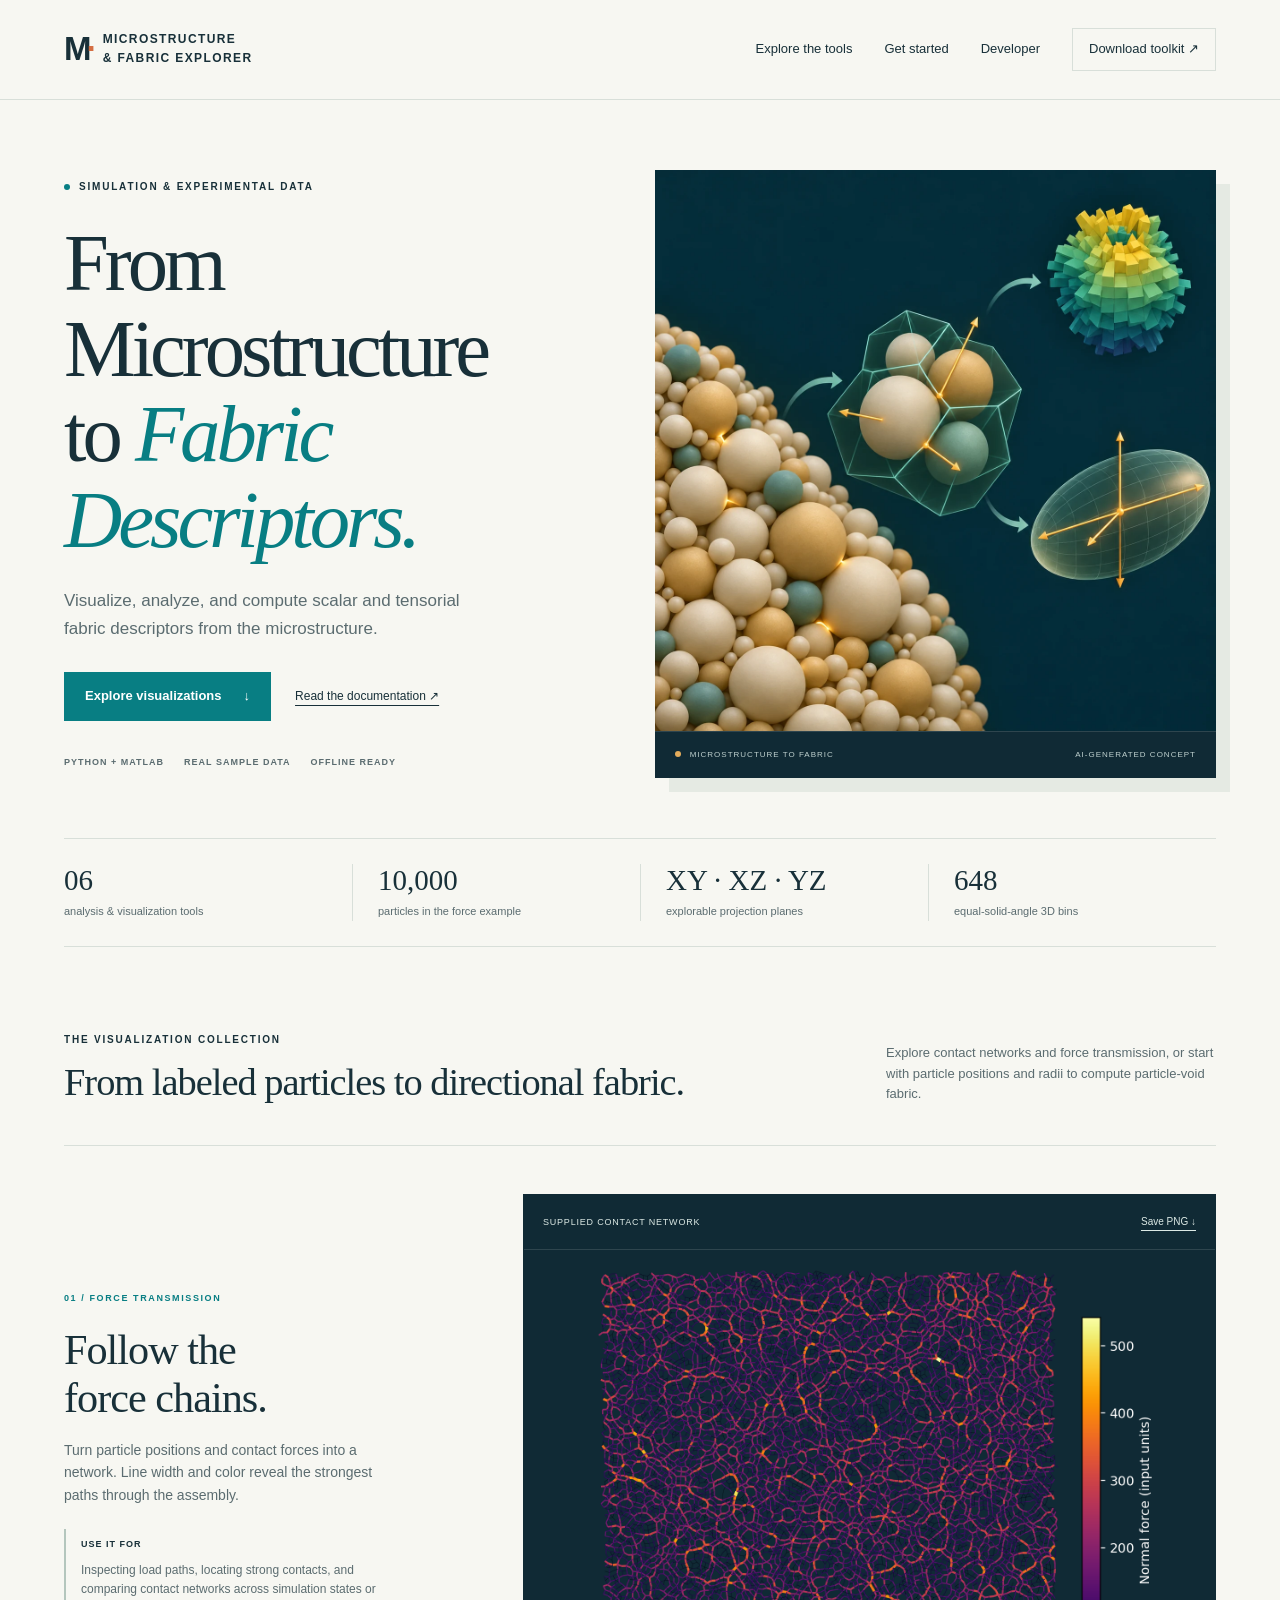
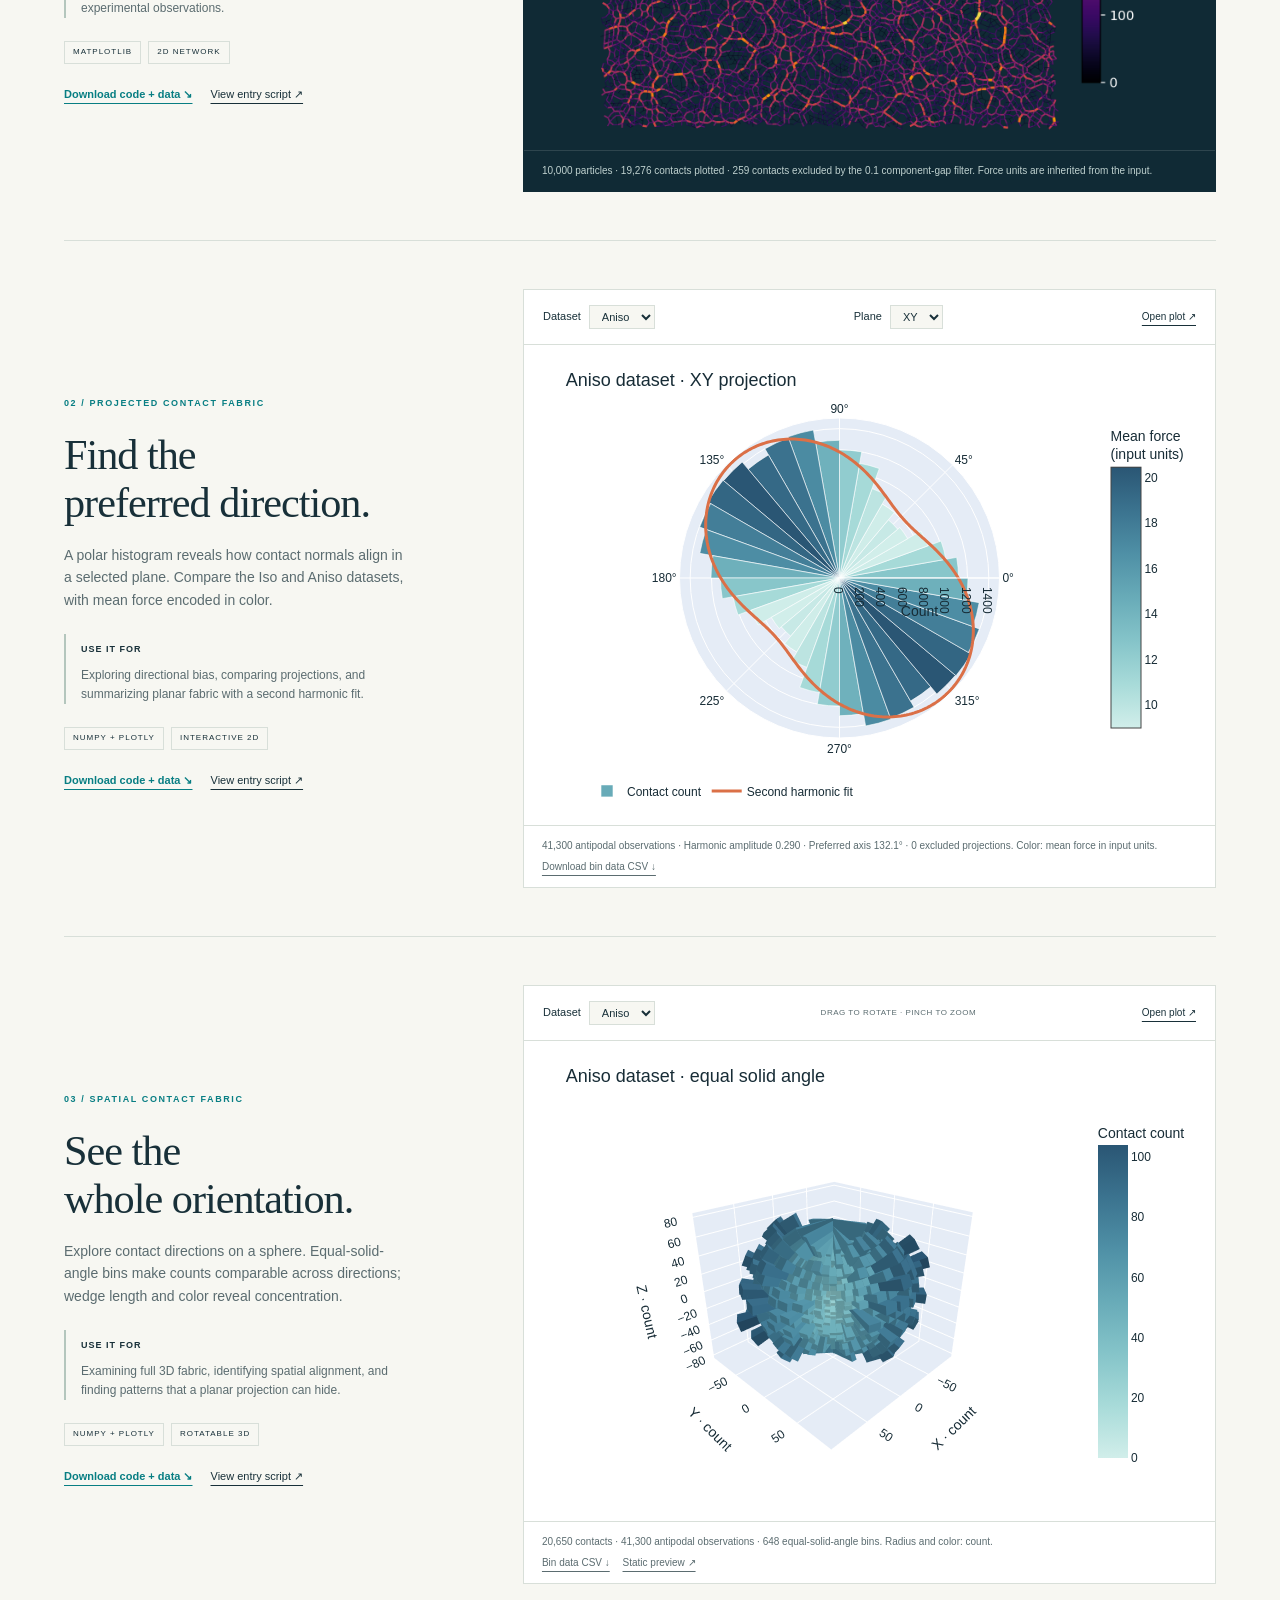
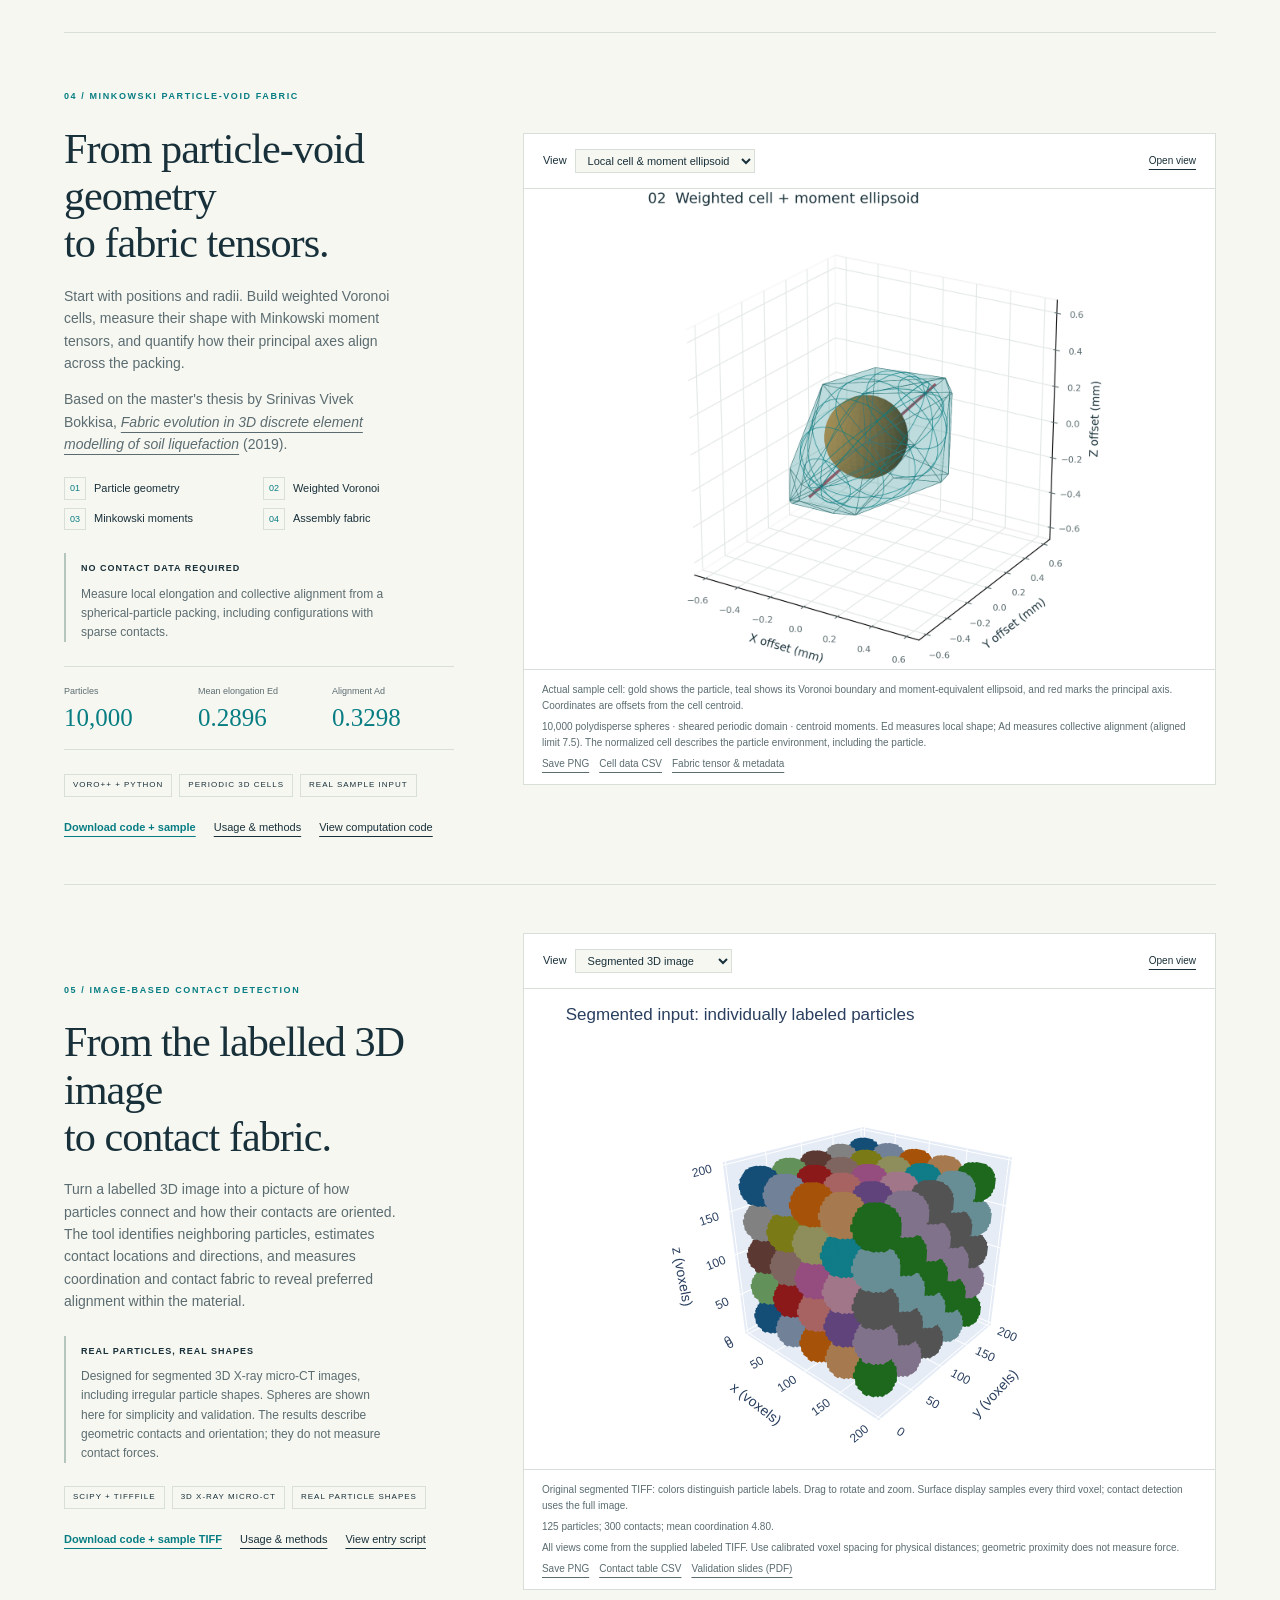
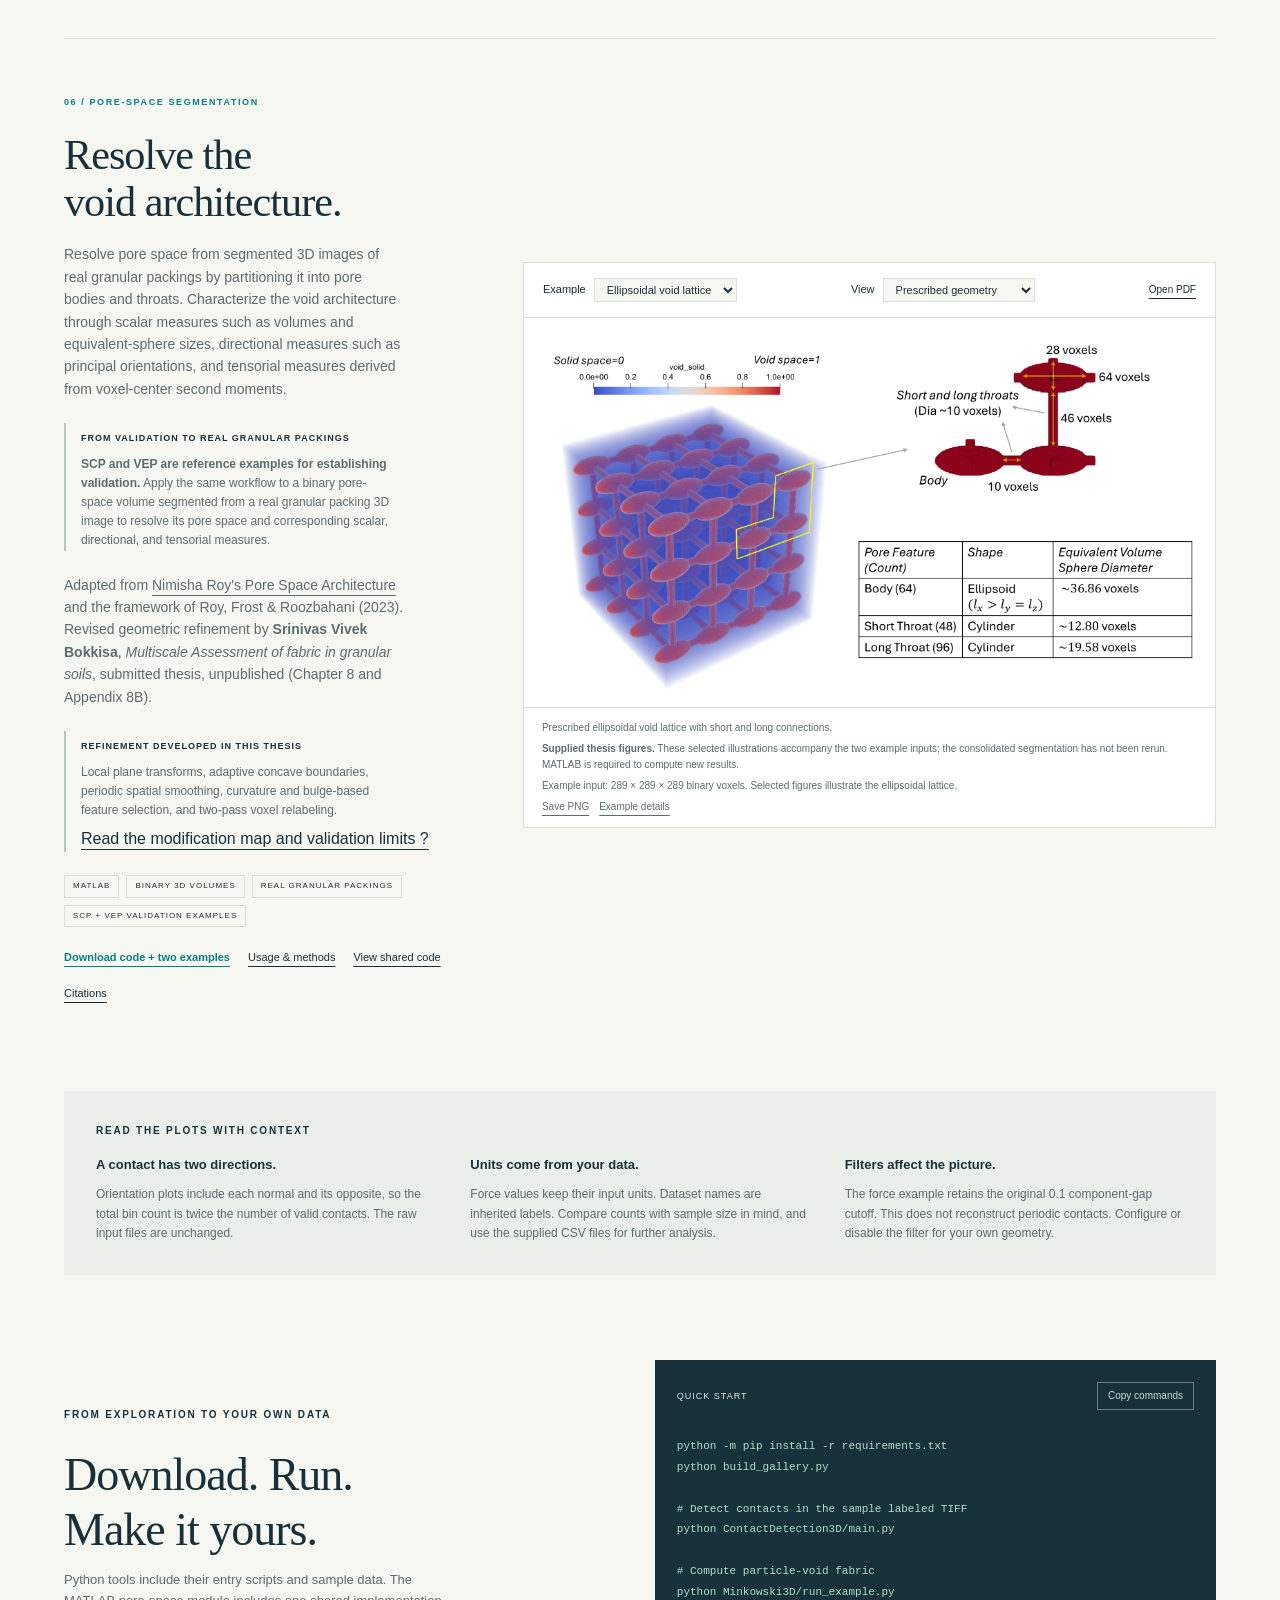
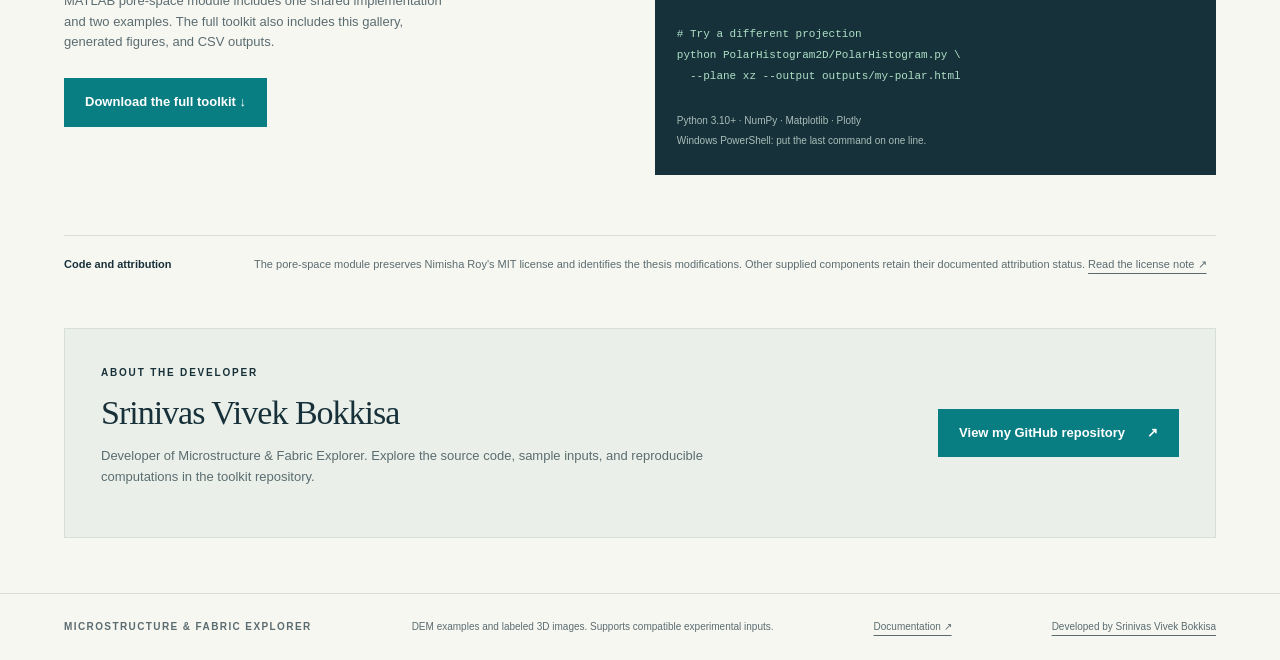
==== commit 37901e73: "Updated webpage and organization of toolkits." ====
--- a/index.html
+++ b/index.html
@@ -1,113 +1,114 @@
-<!doctype html>
-<html lang="en">
-<head>
-  <meta name="author" content="Srinivas Vivek Bokkisa">
-  <meta charset="utf-8">
-  <meta name="viewport" content="width=device-width,initial-scale=1">
-  <meta name="description" content="Explore microstructure, contact networks, and directional fabric from simulation or experimental data with reproducible Python and MATLAB tools and interactive visualizations.">
-  <title>Microstructure &amp; Fabric Explorer</title>
-  <link rel="stylesheet" href="styles.css">
-  <script src="gallery-data.js" defer></script>
-  <script src="gallery.js" defer></script>
-</head>
-<body>
-<header class="site-header"><a class="brand" href="#"><span class="brand-mark" aria-hidden="true">M<span>·</span></span> <span>MICROSTRUCTURE<br>&amp; FABRIC EXPLORER</span></a><nav aria-label="Main navigation"><a href="#explore">Explore the tools</a><a href="#workflow">Get started</a><a href="#developer">Developer</a><a class="nav-download" href="downloads/microstructure-fabric-explorer.zip" download>Download toolkit <span aria-hidden="true">↗</span></a></nav></header>
-<main>
-<section class="hero">
-  <div class="hero-copy"><p class="eyebrow"><span class="status-dot"></span> SIMULATION &amp; EXPERIMENTAL DATA</p><h1>From Microstructure<br>to <em>Fabric Descriptors.</em></h1><p class="intro">Visualize, analyze, and compute scalar and tensorial fabric descriptors from the microstructure.</p><div class="hero-actions"><a class="button" href="#explore">Explore visualizations <span aria-hidden="true">↓</span></a><a class="text-link" href="README.md">Read the documentation ↗</a></div><div class="hero-footnote"><span>PYTHON + MATLAB</span><span>REAL SAMPLE DATA</span><span>OFFLINE READY</span></div></div>
-  <figure class="hero-figure"><img src="outputs/microstructure-to-fabric.webp" width="1254" height="1254" fetchpriority="high" alt="Conceptual illustration of a dense spherical granular packing transitioning through contact normals and Voronoi cells into a 3D spherical histogram and an ellipsoidal approximation."><figcaption><span><i class="live-dot"></i> MICROSTRUCTURE TO FABRIC</span><span>AI-GENERATED CONCEPT</span></figcaption></figure>
-</section>
-<div class="facts" aria-label="Toolkit overview"><div><strong>06</strong><span>analysis &amp; visualization tools</span></div><div><strong>10,000</strong><span>particles in the force example</span></div><div><strong>XY · XZ · YZ</strong><span>explorable projection planes</span></div><div><strong>648</strong><span>equal-solid-angle 3D bins</span></div></div>
-<section id="explore" class="explore">
-  <div class="section-heading"><div><p class="eyebrow">THE VISUALIZATION COLLECTION</p><h2>From labeled particles to directional fabric.</h2></div><p>Explore contact networks and force transmission, or start with particle positions and radii to compute particle-void fabric.</p></div>
-  <article class="tool force-tool" id="force">
-    <div class="tool-copy"><span class="tool-number">01 / FORCE TRANSMISSION</span><h3>Follow the<br>force chains.</h3><p>Turn particle positions and contact forces into a network. Line width and color reveal the strongest paths through the assembly.</p><div class="use-case"><span>USE IT FOR</span><p>Inspecting load paths, locating strong contacts, and comparing contact networks across simulation states or experimental observations.</p></div><div class="tags"><span>MATPLOTLIB</span><span>2D NETWORK</span></div><div class="tool-links"><a href="downloads/force-chain.zip" download>Download code + data ↘</a><a href="ForceChain2D/ForceChain.py">View entry script ↗</a></div></div>
-    <div class="visual-panel dark-panel"><div class="panel-toolbar"><span>SUPPLIED CONTACT NETWORK</span><a href="outputs/force-chain.png" download>Save PNG ↓</a></div><img loading="lazy" src="outputs/force-chain.png" alt="Force network with an input-unit force color scale."><div class="panel-caption" id="force-caption">Generated from the supplied particle positions and contact forces.</div></div>
-  </article>
-  <article class="tool" id="polar">
-    <div class="tool-copy"><span class="tool-number">02 / PROJECTED CONTACT FABRIC</span><h3>Find the<br>preferred direction.</h3><p>A polar histogram reveals how contact normals align in a selected plane. Compare the Iso and Aniso datasets, with mean force encoded in color.</p><div class="use-case"><span>USE IT FOR</span><p>Exploring directional bias, comparing projections, and summarizing planar fabric with a second harmonic fit.</p></div><div class="tags"><span>NUMPY + PLOTLY</span><span>INTERACTIVE 2D</span></div><div class="tool-links"><a href="downloads/polar-histogram.zip" download>Download code + data ↘</a><a href="PolarHistogram2D/PolarHistogram.py">View entry script ↗</a></div></div>
-    <div class="visual-panel"><div class="panel-toolbar controls"><label>Dataset <select id="polar-dataset"><option value="aniso">Aniso</option><option value="iso">Iso</option></select></label><label>Plane <select id="polar-plane"><option value="xy">XY</option><option value="xz">XZ</option><option value="yz">YZ</option></select></label><a id="polar-open" href="outputs/polar-aniso-xy.html" target="_blank" rel="noopener">Open plot ↗</a></div><iframe id="polar-frame" title="Interactive polar contact histogram" src="outputs/polar-aniso-xy.html" loading="lazy"></iframe><div class="panel-caption"><p id="polar-caption" aria-live="polite">Radius: antipodal contact count · Color: mean force</p><a id="polar-csv" href="outputs/polar-aniso-xy.csv" download>Download bin data CSV ↓</a></div></div>
-  </article>
-  <article class="tool" id="sphere">
-    <div class="tool-copy"><span class="tool-number">03 / SPATIAL CONTACT FABRIC</span><h3>See the<br>whole orientation.</h3><p>Explore contact directions on a sphere. Equal-solid-angle bins make counts comparable across directions; wedge length and color reveal concentration.</p><div class="use-case"><span>USE IT FOR</span><p>Examining full 3D fabric, identifying spatial alignment, and finding patterns that a planar projection can hide.</p></div><div class="tags"><span>NUMPY + PLOTLY</span><span>ROTATABLE 3D</span></div><div class="tool-links"><a href="downloads/spherical-histogram.zip" download>Download code + data ↘</a><a href="SphericalHistogram3D/3DHistogram.py">View entry script ↗</a></div></div>
-    <div class="visual-panel"><div class="panel-toolbar controls"><label>Dataset <select id="sphere-dataset"><option value="aniso">Aniso</option><option value="iso">Iso</option></select></label><span class="interaction-hint">DRAG TO ROTATE · PINCH TO ZOOM</span><a id="sphere-open" href="outputs/sphere-aniso.html" target="_blank" rel="noopener">Open plot ↗</a></div><iframe id="sphere-frame" title="Rotatable three-dimensional contact orientation histogram" src="outputs/sphere-aniso.html" loading="lazy"></iframe><div class="panel-caption"><p id="sphere-caption" aria-live="polite">36 azimuth × 18 latitude bands · Equal solid angle</p><div><a id="sphere-csv" href="outputs/sphere-aniso.csv" download>Bin data CSV ↓</a> <a id="sphere-png" href="outputs/sphere-aniso.png">Static preview ↗</a></div></div></div>
-  </article>
-  <article class="tool contact-tool" id="contacts">
-    <div class="tool-copy">
-      <span class="tool-number">04 / IMAGE-BASED CONTACT DETECTION</span>
-      <h3>From the labelled 3D image<br>to contact fabric.</h3>
-      <p>Turn a labelled 3D image into a picture of how particles connect and how their contacts are oriented. The tool identifies neighboring particles, estimates contact locations and directions, and measures coordination and contact fabric to reveal preferred alignment within the material.</p>
-      <div class="use-case"><span>REAL PARTICLES, REAL SHAPES</span><p>Designed for segmented 3D X-ray micro-CT images, including irregular particle shapes. Spheres are shown here for simplicity and validation. The results describe geometric contacts and orientation; they do not measure contact forces.</p></div>
-      <div class="tags"><span>SCIPY + TIFFFILE</span><span>3D X-RAY MICRO-CT</span><span>REAL PARTICLE SHAPES</span></div>
-      <div class="tool-links"><a href="downloads/contact-detection.zip" download>Download code + sample TIFF</a><a href="ContactDetection3D/README.md">Usage &amp; methods</a><a href="ContactDetection3D/main.py">View entry script</a></div>
-    </div>
-    <div class="visual-panel contact-panel">
-      <div class="panel-toolbar controls"><label>View <select id="contact-view"><option value="volume">Segmented 3D image</option><option value="patch">Contact voxel patch</option><option value="normals">Centroids &amp; normals</option><option value="coordination">Coordination distribution</option></select></label><a id="contact-open" href="outputs/contact-detection/segmented-volume.html" target="_blank" rel="noopener">Open view</a></div>
-      <iframe id="contact-frame" title="Rotatable 3D view of the original segmented TIFF showing individually colored spherical particles" src="outputs/contact-detection/segmented-volume.html" loading="lazy"></iframe>
-      <img id="contact-image" class="contact-preview" src="outputs/contact-detection/contact-voxels.png" alt="Contact voxel patch highlighted in red between two particle surfaces." hidden>
-      <div class="panel-caption"><p id="contact-caption" aria-live="polite">Original segmented TIFF: colors distinguish particle labels. Drag to rotate and zoom. Surface display samples every third voxel; contact detection uses the full image.</p><p id="contact-summary">125 particles; 300 contacts; mean coordination 4.80.</p><p>All views come from the supplied labeled TIFF. Use calibrated voxel spacing for physical distances; geometric proximity does not measure force.</p><a id="contact-save" href="outputs/contact-detection/segmented-volume.png" download>Save PNG</a><a href="outputs/contact-detection/contacts_summary.csv" download>Contact table CSV</a><a href="ContactDetection3D/out/Validation_contact_algorithm.pdf">Validation slides (PDF)</a></div>
-    </div>
-  </article>
-  <article class="tool minkowski-tool" id="minkowski">
-    <div class="tool-copy">
-      <span class="tool-number">05 / MINKOWSKI PARTICLE-VOID FABRIC</span>
-      <h3>From particle-void geometry<br> to fabric tensors.</h3>
-      <p>Start with positions and radii. Build weighted Voronoi cells, measure their shape with Minkowski moment tensors, and quantify how their principal axes align across the packing.</p>
-      <p>Based on the master's thesis by Srinivas Vivek Bokkisa, <a href="https://doi.org/10.14711/thesis-991012752454703412" target="_blank" rel="noopener"><cite>Fabric evolution in 3D discrete element modelling of soil liquefaction</cite></a> (2019).</p>
-      <ol class="minkowski-steps" aria-label="Minkowski computation workflow"><li>Particle geometry</li><li>Weighted Voronoi</li><li>Minkowski moments</li><li>Assembly fabric</li></ol>
-      <div class="use-case"><span>NO CONTACT DATA REQUIRED</span><p>Measure local elongation and collective alignment from a spherical-particle packing, including configurations with sparse contacts.</p></div>
-      <dl class="minkowski-metrics"><div><dt>Particles</dt><dd id="minkowski-count">10,000</dd></div><div><dt>Mean elongation Ed</dt><dd id="minkowski-ed">0.2896</dd></div><div><dt>Alignment Ad</dt><dd id="minkowski-ad">0.3298</dd></div></dl>
-      <div class="tags"><span>VORO++ + PYTHON</span><span>PERIODIC 3D CELLS</span><span>REAL SAMPLE INPUT</span></div>
-      <div class="tool-links"><a href="downloads/minkowski3d.zip" download>Download code + sample</a><a href="Minkowski3D/README.md">Usage &amp; methods</a><a href="Minkowski3D/main.py">View computation code</a></div>
-    </div>
-    <div class="visual-panel minkowski-panel">
-      <div class="panel-toolbar controls"><label>View <select id="minkowski-view"><option value="cell">Local cell &amp; moment ellipsoid</option><option value="packing">Particle packing</option><option value="fabric">Assembly statistics</option><option value="workflow">Complete workflow</option><option value="interactive">Interactive 3D explorer</option></select></label><a id="minkowski-open" href="outputs/minkowski/cell.png" target="_blank" rel="noopener">Open view</a></div>
-      <img id="minkowski-image" class="minkowski-preview" src="outputs/minkowski/cell.png" alt="A computed weighted Voronoi cell enclosing its spherical particle, with a moment-equivalent ellipsoid and principal axis." loading="lazy">
-      <iframe id="minkowski-frame" title="Interactive Minkowski packing, local cell, principal axes, and elongation statistics" src="outputs/minkowski/preview.html" loading="lazy" hidden></iframe>
-      <div class="panel-caption"><p id="minkowski-caption" aria-live="polite">Actual sample cell: gold shows the particle, teal shows its Voronoi boundary and moment-equivalent ellipsoid, and red marks the principal axis. Coordinates are offsets from the cell centroid.</p><p>10,000 polydisperse spheres &middot; sheared periodic domain &middot; centroid moments. Ed measures local shape; Ad measures collective alignment (aligned limit 7.5). The normalized cell describes the particle environment, including the particle.</p><a id="minkowski-save" href="outputs/minkowski/cell.png" download>Save PNG</a><a href="outputs/minkowski/cells.csv" download>Cell data CSV</a><a href="outputs/minkowski/fabric.json">Fabric tensor &amp; metadata</a></div>
-    </div>
-  </article>
-  <article class="tool pore-tool" id="pore-space">
-    <div class="tool-copy">
-      <span class="tool-number">06 / PORE-SPACE SEGMENTATION</span>
-      <h3>Resolve the<br>void architecture.</h3>
-      <p>Partition binary 3D pore space into pore bodies and throats. Measure their equivalent-sphere sizes and principal orientations with one MATLAB implementation and two reference examples.</p>
-      <p>Adapted from <a href="https://github.com/Nimisha-Roy/Pore_Space_Architecture" target="_blank" rel="noopener">Nimisha Roy's Pore Space Architecture</a> and the framework of Roy, Frost &amp; Roozbahani (2023). Revised geometric refinement by <strong>Srinivas Vivek Bokkisa</strong>, <cite>Multiscale Assessment of fabric in granular soils</cite>, submitted thesis, unpublished (Chapter 8 and Appendix 8B).</p>
-      <div class="use-case"><span>REFINEMENT DEVELOPED IN THIS THESIS</span><p>Local plane transforms, adaptive concave boundaries, periodic spatial smoothing, curvature and bulge-based feature selection, and two-pass voxel relabeling.</p><a href="PoreSpaceSegmentation3D/docs/MODIFICATIONS.md">Read the modification map and validation limits ?</a></div>
-      <div class="tags"><span>MATLAB</span><span>BINARY 3D VOLUMES</span><span>VEP + SCP EXAMPLES</span></div>
-      <div class="tool-links"><a href="downloads/pore-space-segmentation3d.zip" download>Download code + two examples</a><a href="PoreSpaceSegmentation3D/README.md">Usage &amp; methods</a><a href="PoreSpaceSegmentation3D/poreSpaceSegmentation3D.m">View shared code</a><a href="PoreSpaceSegmentation3D/REFERENCES.bib" download>Citations</a></div>
-    </div>
-    <div class="visual-panel pore-panel">
-      <div class="panel-toolbar controls">
-        <label>Example <select id="pore-example"><option value="VEP">Ellipsoidal void lattice</option><option value="SCP">Simple cubic packing</option></select></label>
-        <label>View <select id="pore-view"><option value="geometry">Prescribed geometry</option><option value="workflow">Five-stage workflow</option><option value="refinement-short">Short-throat refinement</option><option value="refinement-long">Long-throat refinement</option><option value="sizes">Size distributions</option><option value="orientations">Principal orientations</option></select></label>
-        <a id="pore-open" href="PoreSpaceSegmentation3D/examples/VEP/figures/geometry.pdf" target="_blank" rel="noopener">Open PDF</a>
-      </div>
-      <img id="pore-image" class="pore-preview" src="outputs/pore-space/vep/geometry.png" alt="Prescribed ellipsoidal void lattice used to examine pore-body and throat segmentation." loading="lazy">
-      <div class="panel-caption"><p id="pore-caption" aria-live="polite">Prescribed ellipsoidal void lattice with short and long connections.</p><p><strong>Supplied thesis figures.</strong> These selected illustrations accompany the two example inputs; the consolidated segmentation has not been rerun. MATLAB is required to compute new results.</p><p id="pore-reference">Example input: 289 &times; 289 &times; 289 binary voxels.</p><a id="pore-save" href="outputs/pore-space/vep/geometry.png" download>Save PNG</a><a id="pore-example-doc" href="PoreSpaceSegmentation3D/examples/VEP/README.md">Example details</a></div>
-    </div>
-  </article>
-</section>
-<section class="reading"><p class="eyebrow">READ THE PLOTS WITH CONTEXT</p><div class="reading-grid"><div><h4>A contact has two directions.</h4><p>Orientation plots include each normal and its opposite, so the total bin count is twice the number of valid contacts. The raw input files are unchanged.</p></div><div><h4>Units come from your data.</h4><p>Force values keep their input units. Dataset names are inherited labels. Compare counts with sample size in mind, and use the supplied CSV files for further analysis.</p></div><div><h4>Filters affect the picture.</h4><p>The force example retains the original 0.1 component-gap cutoff. This does not reconstruct periodic contacts. Configure or disable the filter for your own geometry.</p></div></div></section>
-<section id="workflow" class="workflow"><div><p class="eyebrow">FROM EXPLORATION TO YOUR OWN DATA</p><h2>Download. Run.<br>Make it yours.</h2><p>Python tools include their entry scripts and sample data. The MATLAB pore-space module includes one shared implementation and two examples. The full toolkit also includes this gallery, generated figures, and CSV outputs.</p><a class="button" href="downloads/microstructure-fabric-explorer.zip" download>Download the full toolkit ↓</a></div><div class="terminal"><div class="terminal-top"><span>QUICK START</span><button id="copy-command" type="button">Copy commands</button></div><pre><code id="quickstart">python -m pip install -r requirements.txt
-python build_gallery.py
-
-# Detect contacts in the sample labeled TIFF
-python ContactDetection3D/main.py
-
-# Compute particle-void fabric
-python Minkowski3D/run_example.py
-
-# Try a different projection
-python PolarHistogram2D/PolarHistogram.py \
-  --plane xz --output outputs/my-polar.html</code></pre><p>Python 3.10+ · NumPy · Matplotlib · Plotly</p><p>Windows PowerShell: put the last command on one line.</p><span id="copy-status" role="status"></span></div></section>
-<aside class="license-note"><strong>Code and attribution</strong><p>The pore-space module preserves Nimisha Roy's MIT license and identifies the thesis modifications. Other supplied components retain their documented attribution status. <a href="LICENSE-NOTE.md">Read the license note ↗</a></p></aside>
-<section id="developer" class="developer">
-  <div><p class="eyebrow">ABOUT THE DEVELOPER</p><h2>Srinivas Vivek Bokkisa</h2><p>Developer of Microstructure &amp; Fabric Explorer. Explore the source code, sample inputs, and reproducible computations in the toolkit repository.</p></div>
-  <a class="button" href="https://github.com/srinivas12viv/microstructure-fabric-explorer" target="_blank" rel="noopener">View my GitHub repository <span aria-hidden="true">&#8599;</span></a>
-</section>
-</main>
-<footer><a class="brand" href="#">MICROSTRUCTURE &amp; FABRIC EXPLORER</a><span>DEM examples and labeled 3D images. Supports compatible experimental inputs.</span><a href="README.md">Documentation ↗</a><a href="#developer">Developed by Srinivas Vivek Bokkisa</a></footer>
-<noscript><p class="noscript">JavaScript is required for plot controls. <a href="outputs/polar-aniso-xy.html">Open the polar plot</a> or <a href="outputs/sphere-aniso.html">open the 3D plot</a> directly.</p></noscript>
-</body>
-</html>
+<!doctype html>
+<html lang="en">
+<head>
+  <meta name="author" content="Srinivas Vivek Bokkisa">
+  <meta charset="utf-8">
+  <meta name="viewport" content="width=device-width,initial-scale=1">
+  <meta name="description" content="Explore microstructure, contact networks, and directional fabric from simulation or experimental data with reproducible Python and MATLAB tools and interactive visualizations.">
+  <title>Microstructure &amp; Fabric Explorer</title>
+  <link rel="stylesheet" href="styles.css">
+  <script src="gallery-data.js" defer></script>
+  <script src="gallery.js" defer></script>
+</head>
+<body>
+<header class="site-header"><a class="brand" href="#"><span class="brand-mark" aria-hidden="true">M<span>·</span></span> <span>MICROSTRUCTURE<br>&amp; FABRIC EXPLORER</span></a><nav aria-label="Main navigation"><a href="#explore">Explore the tools</a><a href="#workflow">Get started</a><a href="#developer">Developer</a><a class="nav-download" href="downloads/microstructure-fabric-explorer.zip" download>Download toolkit <span aria-hidden="true">↗</span></a></nav></header>
+<main>
+<section class="hero">
+  <div class="hero-copy"><p class="eyebrow"><span class="status-dot"></span> SIMULATION &amp; EXPERIMENTAL DATA</p><h1>From Microstructure<br>to <em>Fabric Descriptors.</em></h1><p class="intro">Visualize, analyze, and compute scalar and tensorial fabric descriptors from the microstructure.</p><div class="hero-actions"><a class="button" href="#explore">Explore visualizations <span aria-hidden="true">↓</span></a><a class="text-link" href="README.md">Read the documentation ↗</a></div><div class="hero-footnote"><span>PYTHON + MATLAB</span><span>REAL SAMPLE DATA</span><span>OFFLINE READY</span></div></div>
+  <figure class="hero-figure"><img src="outputs/microstructure-to-fabric.webp" width="1254" height="1254" fetchpriority="high" alt="Conceptual illustration of a dense spherical granular packing transitioning through contact normals and Voronoi cells into a 3D spherical histogram and an ellipsoidal approximation."><figcaption><span><i class="live-dot"></i> MICROSTRUCTURE TO FABRIC</span><span>AI-GENERATED CONCEPT</span></figcaption></figure>
+</section>
+<div class="facts" aria-label="Toolkit overview"><div><strong>06</strong><span>analysis &amp; visualization tools</span></div><div><strong>10,000</strong><span>particles in the force example</span></div><div><strong>XY · XZ · YZ</strong><span>explorable projection planes</span></div><div><strong>648</strong><span>equal-solid-angle 3D bins</span></div></div>
+<section id="explore" class="explore">
+  <div class="section-heading"><div><p class="eyebrow">THE VISUALIZATION COLLECTION</p><h2>From labeled particles to directional fabric.</h2></div><p>Explore contact networks and force transmission, or start with particle positions and radii to compute particle-void fabric.</p></div>
+  <article class="tool force-tool" id="force">
+    <div class="tool-copy"><span class="tool-number">01 / FORCE TRANSMISSION</span><h3>Follow the<br>force chains.</h3><p>Turn particle positions and contact forces into a network. Line width and color reveal the strongest paths through the assembly.</p><div class="use-case"><span>USE IT FOR</span><p>Inspecting load paths, locating strong contacts, and comparing contact networks across simulation states or experimental observations.</p></div><div class="tags"><span>MATPLOTLIB</span><span>2D NETWORK</span></div><div class="tool-links"><a href="downloads/force-chain.zip" download>Download code + data ↘</a><a href="ForceChain2D/ForceChain.py">View entry script ↗</a></div></div>
+    <div class="visual-panel dark-panel"><div class="panel-toolbar"><span>SUPPLIED CONTACT NETWORK</span><a href="outputs/force-chain.png" download>Save PNG ↓</a></div><img loading="lazy" src="outputs/force-chain.png" alt="Force network with an input-unit force color scale."><div class="panel-caption" id="force-caption">Generated from the supplied particle positions and contact forces.</div></div>
+  </article>
+  <article class="tool" id="polar">
+    <div class="tool-copy"><span class="tool-number">02 / PROJECTED CONTACT FABRIC</span><h3>Find the<br>preferred direction.</h3><p>A polar histogram reveals how contact normals align in a selected plane. Compare the Iso and Aniso datasets, with mean force encoded in color.</p><div class="use-case"><span>USE IT FOR</span><p>Exploring directional bias, comparing projections, and summarizing planar fabric with a second harmonic fit.</p></div><div class="tags"><span>NUMPY + PLOTLY</span><span>INTERACTIVE 2D</span></div><div class="tool-links"><a href="downloads/polar-histogram.zip" download>Download code + data ↘</a><a href="PolarHistogram2D/PolarHistogram.py">View entry script ↗</a></div></div>
+    <div class="visual-panel"><div class="panel-toolbar controls"><label>Dataset <select id="polar-dataset"><option value="aniso">Aniso</option><option value="iso">Iso</option></select></label><label>Plane <select id="polar-plane"><option value="xy">XY</option><option value="xz">XZ</option><option value="yz">YZ</option></select></label><a id="polar-open" href="outputs/polar-aniso-xy.html" target="_blank" rel="noopener">Open plot ↗</a></div><iframe id="polar-frame" title="Interactive polar contact histogram" src="outputs/polar-aniso-xy.html" loading="lazy"></iframe><div class="panel-caption"><p id="polar-caption" aria-live="polite">Radius: antipodal contact count · Color: mean force</p><a id="polar-csv" href="outputs/polar-aniso-xy.csv" download>Download bin data CSV ↓</a></div></div>
+  </article>
+  <article class="tool" id="sphere">
+    <div class="tool-copy"><span class="tool-number">03 / SPATIAL CONTACT FABRIC</span><h3>See the<br>whole orientation.</h3><p>Explore contact directions on a sphere. Equal-solid-angle bins make counts comparable across directions; wedge length and color reveal concentration.</p><div class="use-case"><span>USE IT FOR</span><p>Examining full 3D fabric, identifying spatial alignment, and finding patterns that a planar projection can hide.</p></div><div class="tags"><span>NUMPY + PLOTLY</span><span>ROTATABLE 3D</span></div><div class="tool-links"><a href="downloads/spherical-histogram.zip" download>Download code + data ↘</a><a href="SphericalHistogram3D/3DHistogram.py">View entry script ↗</a></div></div>
+    <div class="visual-panel"><div class="panel-toolbar controls"><label>Dataset <select id="sphere-dataset"><option value="aniso">Aniso</option><option value="iso">Iso</option></select></label><span class="interaction-hint">DRAG TO ROTATE · PINCH TO ZOOM</span><a id="sphere-open" href="outputs/sphere-aniso.html" target="_blank" rel="noopener">Open plot ↗</a></div><iframe id="sphere-frame" title="Rotatable three-dimensional contact orientation histogram" src="outputs/sphere-aniso.html" loading="lazy"></iframe><div class="panel-caption"><p id="sphere-caption" aria-live="polite">36 azimuth × 18 latitude bands · Equal solid angle</p><div><a id="sphere-csv" href="outputs/sphere-aniso.csv" download>Bin data CSV ↓</a> <a id="sphere-png" href="outputs/sphere-aniso.png">Static preview ↗</a></div></div></div>
+  </article>
+  <article class="tool minkowski-tool" id="minkowski">
+    <div class="tool-copy">
+      <span class="tool-number">04 / MINKOWSKI PARTICLE-VOID FABRIC</span>
+      <h3>From particle-void geometry<br> to fabric tensors.</h3>
+      <p>Start with positions and radii. Build weighted Voronoi cells, measure their shape with Minkowski moment tensors, and quantify how their principal axes align across the packing.</p>
+      <p>Based on the master's thesis by Srinivas Vivek Bokkisa, <a href="https://doi.org/10.14711/thesis-991012752454703412" target="_blank" rel="noopener"><cite>Fabric evolution in 3D discrete element modelling of soil liquefaction</cite></a> (2019).</p>
+      <ol class="minkowski-steps" aria-label="Minkowski computation workflow"><li>Particle geometry</li><li>Weighted Voronoi</li><li>Minkowski moments</li><li>Assembly fabric</li></ol>
+      <div class="use-case"><span>NO CONTACT DATA REQUIRED</span><p>Measure local elongation and collective alignment from a spherical-particle packing, including configurations with sparse contacts.</p></div>
+      <dl class="minkowski-metrics"><div><dt>Particles</dt><dd id="minkowski-count">10,000</dd></div><div><dt>Mean elongation Ed</dt><dd id="minkowski-ed">0.2896</dd></div><div><dt>Alignment Ad</dt><dd id="minkowski-ad">0.3298</dd></div></dl>
+      <div class="tags"><span>VORO++ + PYTHON</span><span>PERIODIC 3D CELLS</span><span>REAL SAMPLE INPUT</span></div>
+      <div class="tool-links"><a href="downloads/minkowski3d.zip" download>Download code + sample</a><a href="Minkowski3D/README.md">Usage &amp; methods</a><a href="Minkowski3D/main.py">View computation code</a></div>
+    </div>
+    <div class="visual-panel minkowski-panel">
+      <div class="panel-toolbar controls"><label>View <select id="minkowski-view"><option value="cell">Local cell &amp; moment ellipsoid</option><option value="packing">Particle packing</option><option value="fabric">Assembly statistics</option><option value="workflow">Complete workflow</option><option value="interactive">Interactive 3D explorer</option></select></label><a id="minkowski-open" href="outputs/minkowski/cell.png" target="_blank" rel="noopener">Open view</a></div>
+      <img id="minkowski-image" class="minkowski-preview" src="outputs/minkowski/cell.png" alt="A computed weighted Voronoi cell enclosing its spherical particle, with a moment-equivalent ellipsoid and principal axis." loading="lazy">
+      <iframe id="minkowski-frame" title="Interactive Minkowski packing, local cell, principal axes, and elongation statistics" src="outputs/minkowski/preview.html" loading="lazy" hidden></iframe>
+      <div class="panel-caption"><p id="minkowski-caption" aria-live="polite">Actual sample cell: gold shows the particle, teal shows its Voronoi boundary and moment-equivalent ellipsoid, and red marks the principal axis. Coordinates are offsets from the cell centroid.</p><p>10,000 polydisperse spheres &middot; sheared periodic domain &middot; centroid moments. Ed measures local shape; Ad measures collective alignment (aligned limit 7.5). The normalized cell describes the particle environment, including the particle.</p><a id="minkowski-save" href="outputs/minkowski/cell.png" download>Save PNG</a><a href="outputs/minkowski/cells.csv" download>Cell data CSV</a><a href="outputs/minkowski/fabric.json">Fabric tensor &amp; metadata</a></div>
+    </div>
+  </article>
+  <article class="tool contact-tool" id="contacts">
+    <div class="tool-copy">
+      <span class="tool-number">05 / IMAGE-BASED CONTACT DETECTION</span>
+      <h3>From the labelled 3D image<br>to contact fabric.</h3>
+      <p>Turn a labelled 3D image into a picture of how particles connect and how their contacts are oriented. The tool identifies neighboring particles, estimates contact locations and directions, and measures coordination and contact fabric to reveal preferred alignment within the material.</p>
+      <div class="use-case"><span>REAL PARTICLES, REAL SHAPES</span><p>Designed for segmented 3D X-ray micro-CT images, including irregular particle shapes. Spheres are shown here for simplicity and validation. The results describe geometric contacts and orientation; they do not measure contact forces.</p></div>
+      <div class="tags"><span>SCIPY + TIFFFILE</span><span>3D X-RAY MICRO-CT</span><span>REAL PARTICLE SHAPES</span></div>
+      <div class="tool-links"><a href="downloads/contact-detection.zip" download>Download code + sample TIFF</a><a href="ContactDetection3D/README.md">Usage &amp; methods</a><a href="ContactDetection3D/main.py">View entry script</a></div>
+    </div>
+    <div class="visual-panel contact-panel">
+      <div class="panel-toolbar controls"><label>View <select id="contact-view"><option value="volume">Segmented 3D image</option><option value="patch">Contact voxel patch</option><option value="normals">Centroids &amp; normals</option><option value="coordination">Coordination distribution</option></select></label><a id="contact-open" href="outputs/contact-detection/segmented-volume.html" target="_blank" rel="noopener">Open view</a></div>
+      <iframe id="contact-frame" title="Rotatable 3D view of the original segmented TIFF showing individually colored spherical particles" src="outputs/contact-detection/segmented-volume.html" loading="lazy"></iframe>
+      <img id="contact-image" class="contact-preview" src="outputs/contact-detection/contact-voxels.png" alt="Contact voxel patch highlighted in red between two particle surfaces." hidden>
+      <div class="panel-caption"><p id="contact-caption" aria-live="polite">Original segmented TIFF: colors distinguish particle labels. Drag to rotate and zoom. Surface display samples every third voxel; contact detection uses the full image.</p><p id="contact-summary">125 particles; 300 contacts; mean coordination 4.80.</p><p>All views come from the supplied labeled TIFF. Use calibrated voxel spacing for physical distances; geometric proximity does not measure force.</p><a id="contact-save" href="outputs/contact-detection/segmented-volume.png" download>Save PNG</a><a href="outputs/contact-detection/contacts_summary.csv" download>Contact table CSV</a><a href="ContactDetection3D/out/Validation_contact_algorithm.pdf">Validation slides (PDF)</a></div>
+    </div>
+  </article>
+  <article class="tool pore-tool" id="pore-space">
+    <div class="tool-copy">
+      <span class="tool-number">06 / PORE-SPACE SEGMENTATION</span>
+      <h3>Resolve the<br>void architecture.</h3>
+      <p>Resolve pore space from segmented 3D images of real granular packings by partitioning it into pore bodies and throats. Characterize the void architecture through scalar measures such as volumes and equivalent-sphere sizes, directional measures such as principal orientations, and tensorial measures derived from voxel-center second moments.</p>
+      <div class="use-case"><span>FROM VALIDATION TO REAL GRANULAR PACKINGS</span><p><strong>SCP and VEP are reference examples for establishing validation.</strong> Apply the same workflow to a binary pore-space volume segmented from a real granular packing 3D image to resolve its pore space and corresponding scalar, directional, and tensorial measures.</p></div>
+      <p>Adapted from <a href="https://github.com/Nimisha-Roy/Pore_Space_Architecture" target="_blank" rel="noopener">Nimisha Roy's Pore Space Architecture</a> and the framework of Roy, Frost &amp; Roozbahani (2023). Revised geometric refinement by <strong>Srinivas Vivek Bokkisa</strong>, <cite>Multiscale Assessment of fabric in granular soils</cite>, submitted thesis, unpublished (Chapter 8 and Appendix 8B).</p>
+      <div class="use-case"><span>REFINEMENT DEVELOPED IN THIS THESIS</span><p>Local plane transforms, adaptive concave boundaries, periodic spatial smoothing, curvature and bulge-based feature selection, and two-pass voxel relabeling.</p><a href="PoreSpaceSegmentation3D/docs/MODIFICATIONS.md">Read the modification map and validation limits ?</a></div>
+      <div class="tags"><span>MATLAB</span><span>BINARY 3D VOLUMES</span><span>REAL GRANULAR PACKINGS</span><span>SCP + VEP VALIDATION EXAMPLES</span></div>
+      <div class="tool-links"><a href="downloads/pore-space-segmentation3d.zip" download>Download code + two examples</a><a href="PoreSpaceSegmentation3D/README.md">Usage &amp; methods</a><a href="PoreSpaceSegmentation3D/poreSpaceSegmentation3D.m">View shared code</a><a href="PoreSpaceSegmentation3D/REFERENCES.bib" download>Citations</a></div>
+    </div>
+    <div class="visual-panel pore-panel">
+      <div class="panel-toolbar controls">
+        <label>Example <select id="pore-example"><option value="VEP">Ellipsoidal void lattice</option><option value="SCP">Simple cubic packing</option></select></label>
+        <label>View <select id="pore-view"><option value="geometry">Prescribed geometry</option><option value="workflow">Five-stage workflow</option><option value="refinement-short">Short-throat refinement</option><option value="refinement-long">Long-throat refinement</option><option value="sizes">Size distributions</option><option value="orientations">Principal orientations</option></select></label>
+        <a id="pore-open" href="PoreSpaceSegmentation3D/examples/VEP/figures/geometry.pdf" target="_blank" rel="noopener">Open PDF</a>
+      </div>
+      <img id="pore-image" class="pore-preview" src="outputs/pore-space/vep/geometry.png" alt="Prescribed ellipsoidal void lattice used to examine pore-body and throat segmentation." loading="lazy">
+      <div class="panel-caption"><p id="pore-caption" aria-live="polite">Prescribed ellipsoidal void lattice with short and long connections.</p><p><strong>Supplied thesis figures.</strong> These selected illustrations accompany the two example inputs; the consolidated segmentation has not been rerun. MATLAB is required to compute new results.</p><p id="pore-reference">Example input: 289 &times; 289 &times; 289 binary voxels.</p><a id="pore-save" href="outputs/pore-space/vep/geometry.png" download>Save PNG</a><a id="pore-example-doc" href="PoreSpaceSegmentation3D/examples/VEP/README.md">Example details</a></div>
+    </div>
+  </article>
+</section>
+<section class="reading"><p class="eyebrow">READ THE PLOTS WITH CONTEXT</p><div class="reading-grid"><div><h4>A contact has two directions.</h4><p>Orientation plots include each normal and its opposite, so the total bin count is twice the number of valid contacts. The raw input files are unchanged.</p></div><div><h4>Units come from your data.</h4><p>Force values keep their input units. Dataset names are inherited labels. Compare counts with sample size in mind, and use the supplied CSV files for further analysis.</p></div><div><h4>Filters affect the picture.</h4><p>The force example retains the original 0.1 component-gap cutoff. This does not reconstruct periodic contacts. Configure or disable the filter for your own geometry.</p></div></div></section>
+<section id="workflow" class="workflow"><div><p class="eyebrow">FROM EXPLORATION TO YOUR OWN DATA</p><h2>Download. Run.<br>Make it yours.</h2><p>Python tools include their entry scripts and sample data. The MATLAB pore-space module includes one shared implementation and two examples. The full toolkit also includes this gallery, generated figures, and CSV outputs.</p><a class="button" href="downloads/microstructure-fabric-explorer.zip" download>Download the full toolkit ↓</a></div><div class="terminal"><div class="terminal-top"><span>QUICK START</span><button id="copy-command" type="button">Copy commands</button></div><pre><code id="quickstart">python -m pip install -r requirements.txt
+python build_gallery.py
+
+# Detect contacts in the sample labeled TIFF
+python ContactDetection3D/main.py
+
+# Compute particle-void fabric
+python Minkowski3D/run_example.py
+
+# Try a different projection
+python PolarHistogram2D/PolarHistogram.py \
+  --plane xz --output outputs/my-polar.html</code></pre><p>Python 3.10+ · NumPy · Matplotlib · Plotly</p><p>Windows PowerShell: put the last command on one line.</p><span id="copy-status" role="status"></span></div></section>
+<aside class="license-note"><strong>Code and attribution</strong><p>The pore-space module preserves Nimisha Roy's MIT license and identifies the thesis modifications. Other supplied components retain their documented attribution status. <a href="LICENSE-NOTE.md">Read the license note ↗</a></p></aside>
+<section id="developer" class="developer">
+  <div><p class="eyebrow">ABOUT THE DEVELOPER</p><h2>Srinivas Vivek Bokkisa</h2><p>Developer of Microstructure &amp; Fabric Explorer. Explore the source code, sample inputs, and reproducible computations in the toolkit repository.</p></div>
+  <a class="button" href="https://github.com/srinivas12viv/microstructure-fabric-explorer" target="_blank" rel="noopener">View my GitHub repository <span aria-hidden="true">&#8599;</span></a>
+</section>
+</main>
+<footer><a class="brand" href="#">MICROSTRUCTURE &amp; FABRIC EXPLORER</a><span>DEM examples and labeled 3D images. Supports compatible experimental inputs.</span><a href="README.md">Documentation ↗</a><a href="#developer">Developed by Srinivas Vivek Bokkisa</a></footer>
+<noscript><p class="noscript">JavaScript is required for plot controls. <a href="outputs/polar-aniso-xy.html">Open the polar plot</a> or <a href="outputs/sphere-aniso.html">open the 3D plot</a> directly.</p></noscript>
+</body>
+</html>
